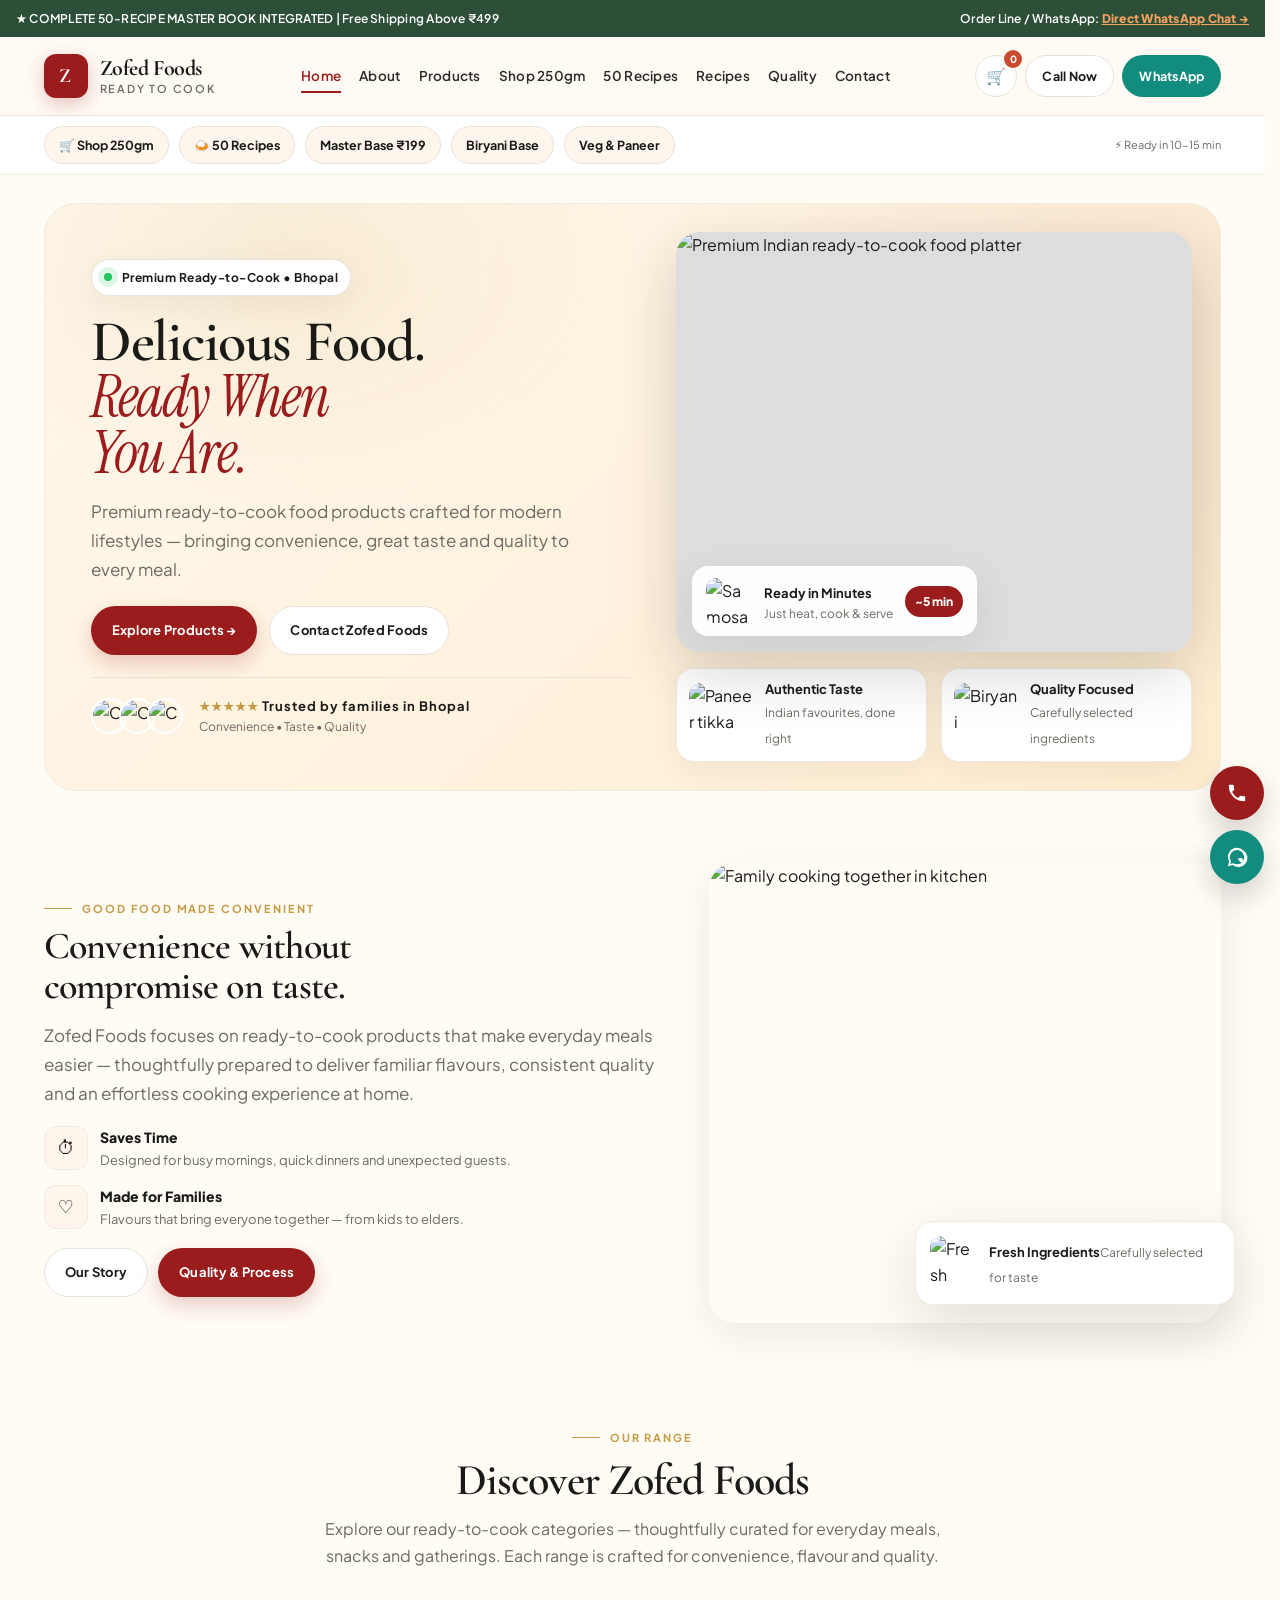
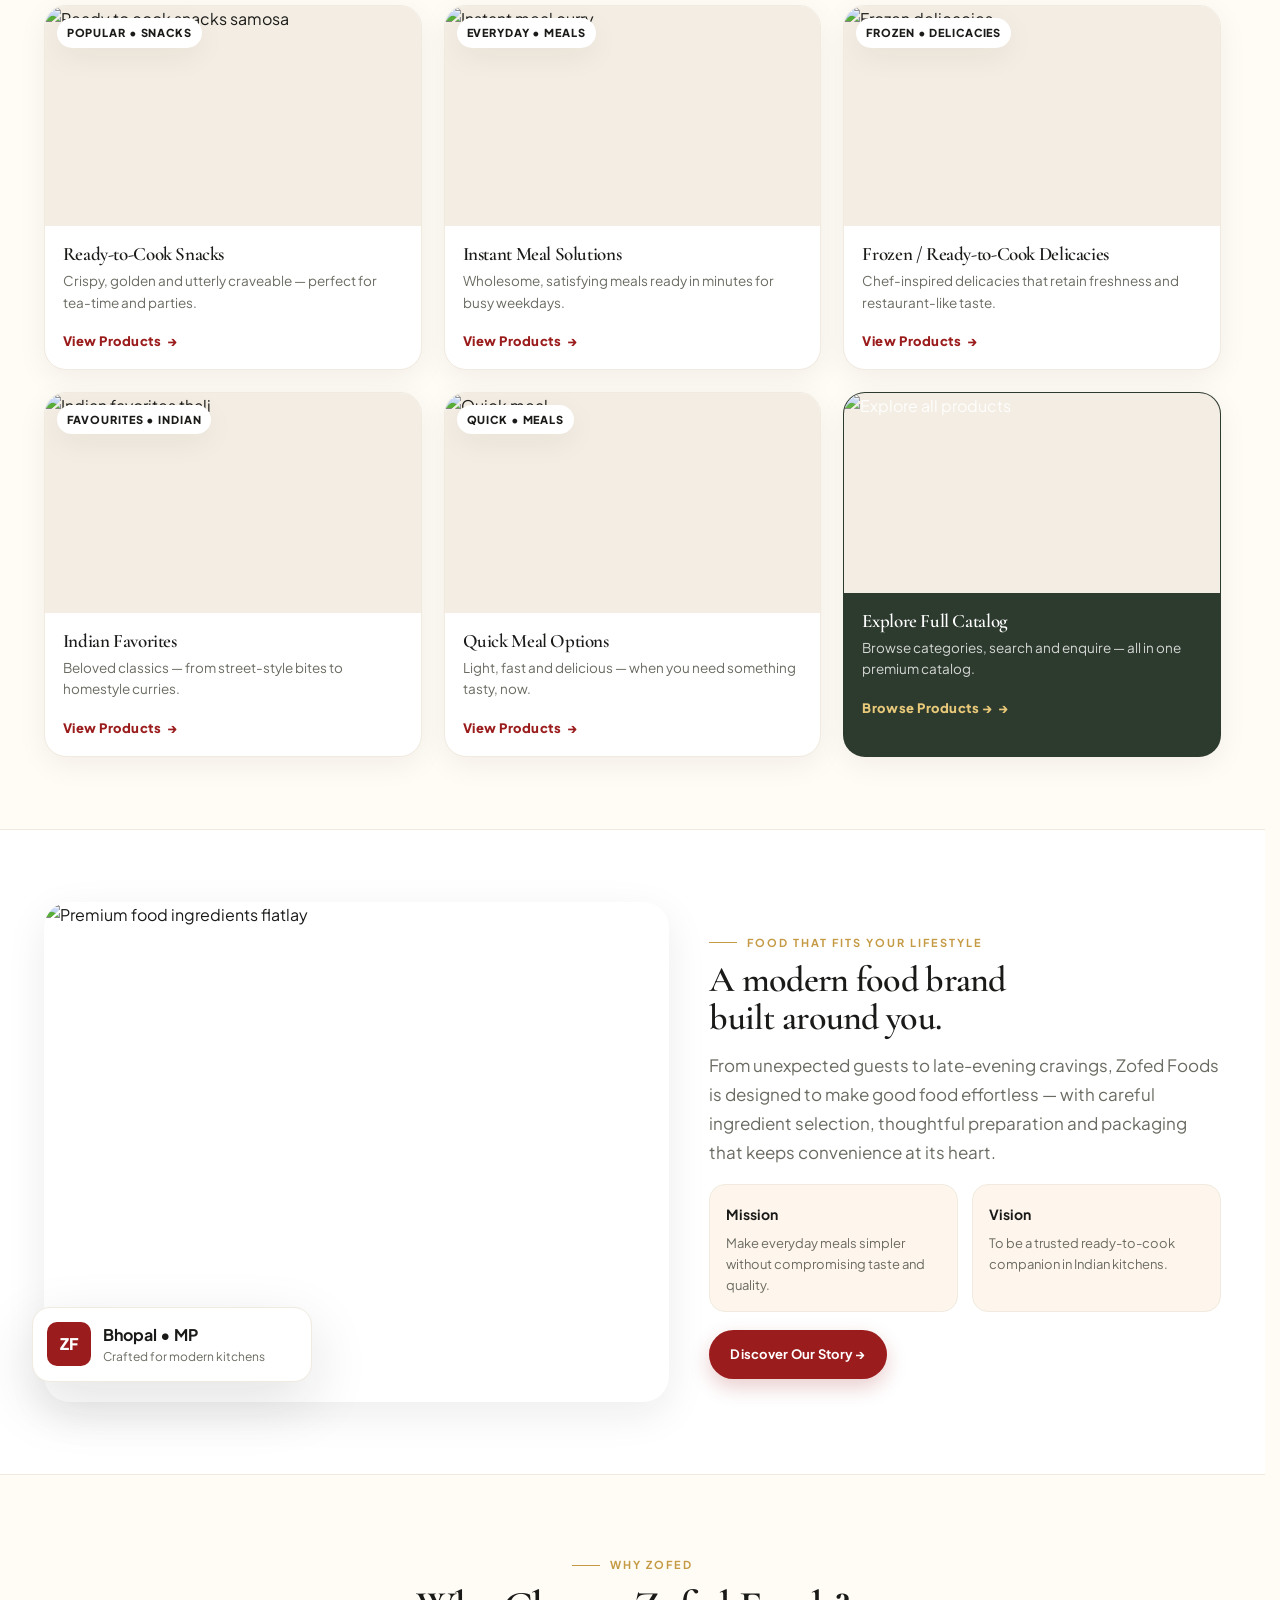
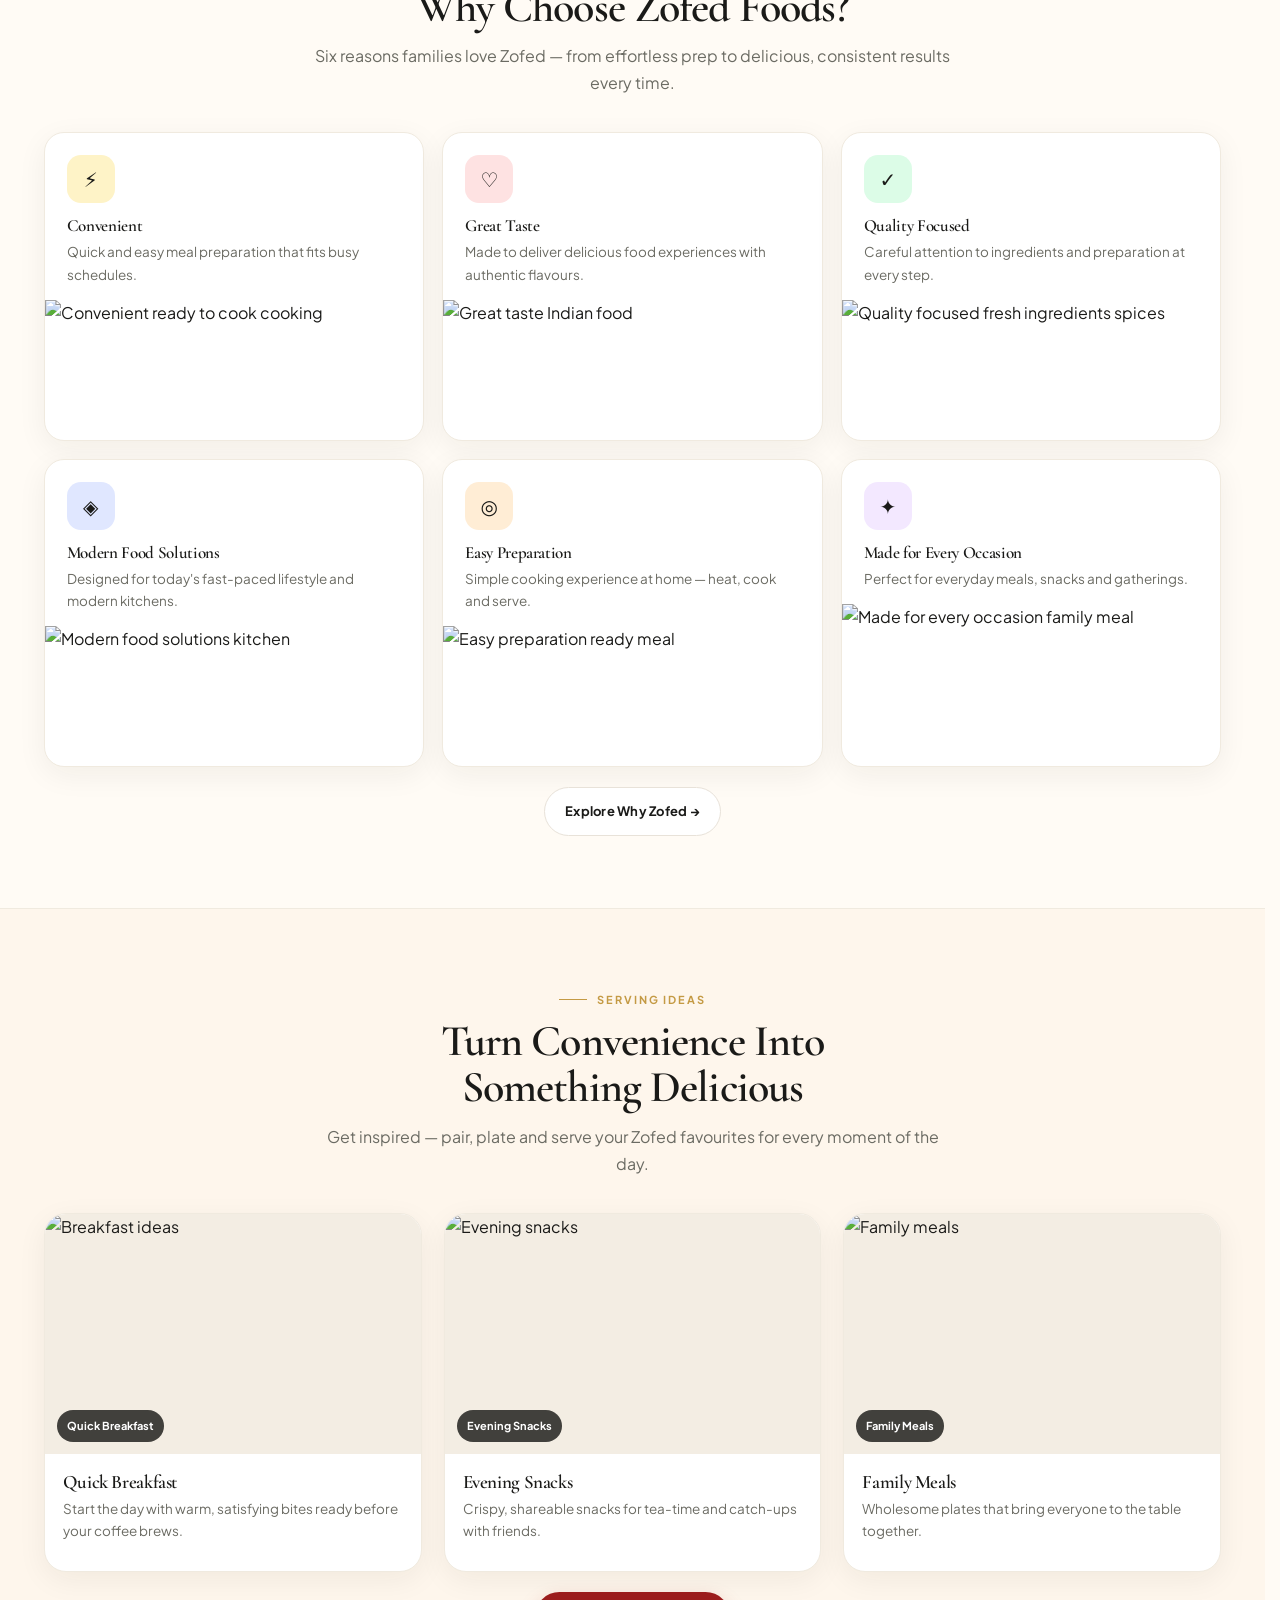
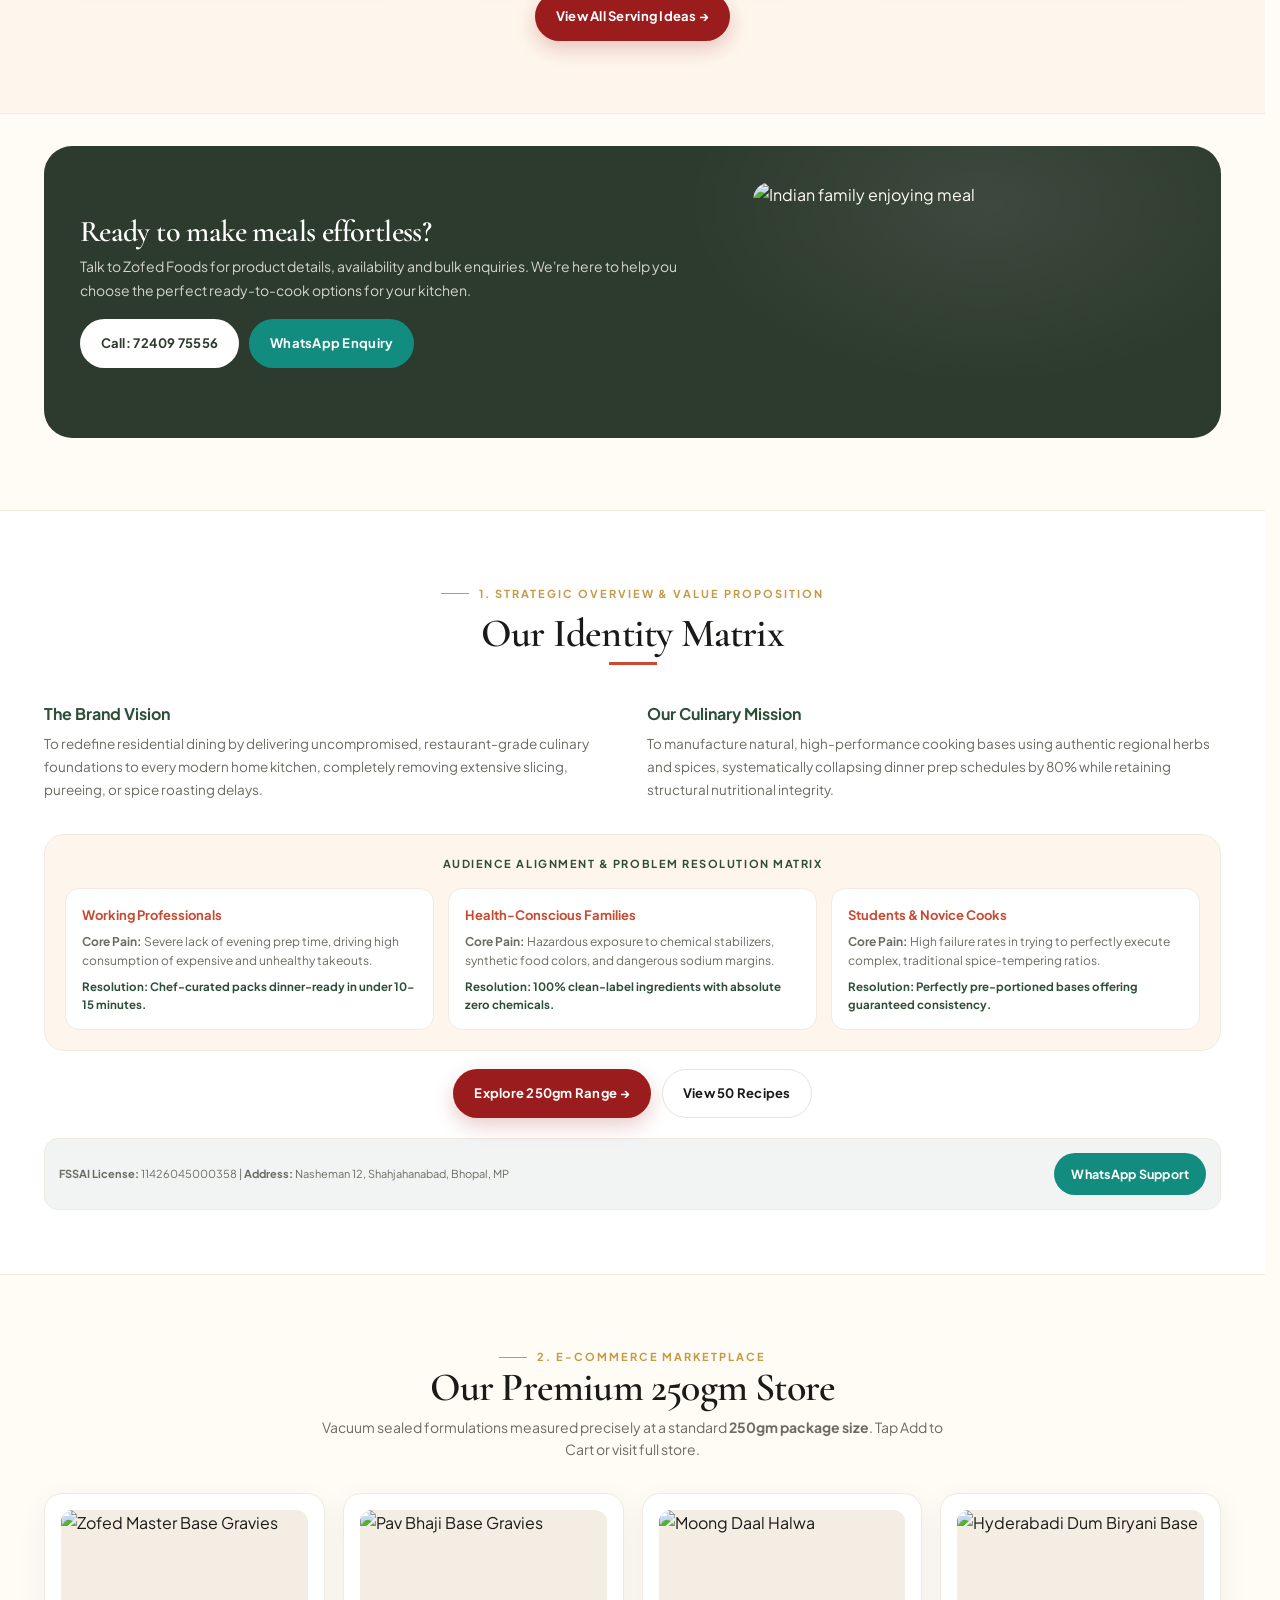
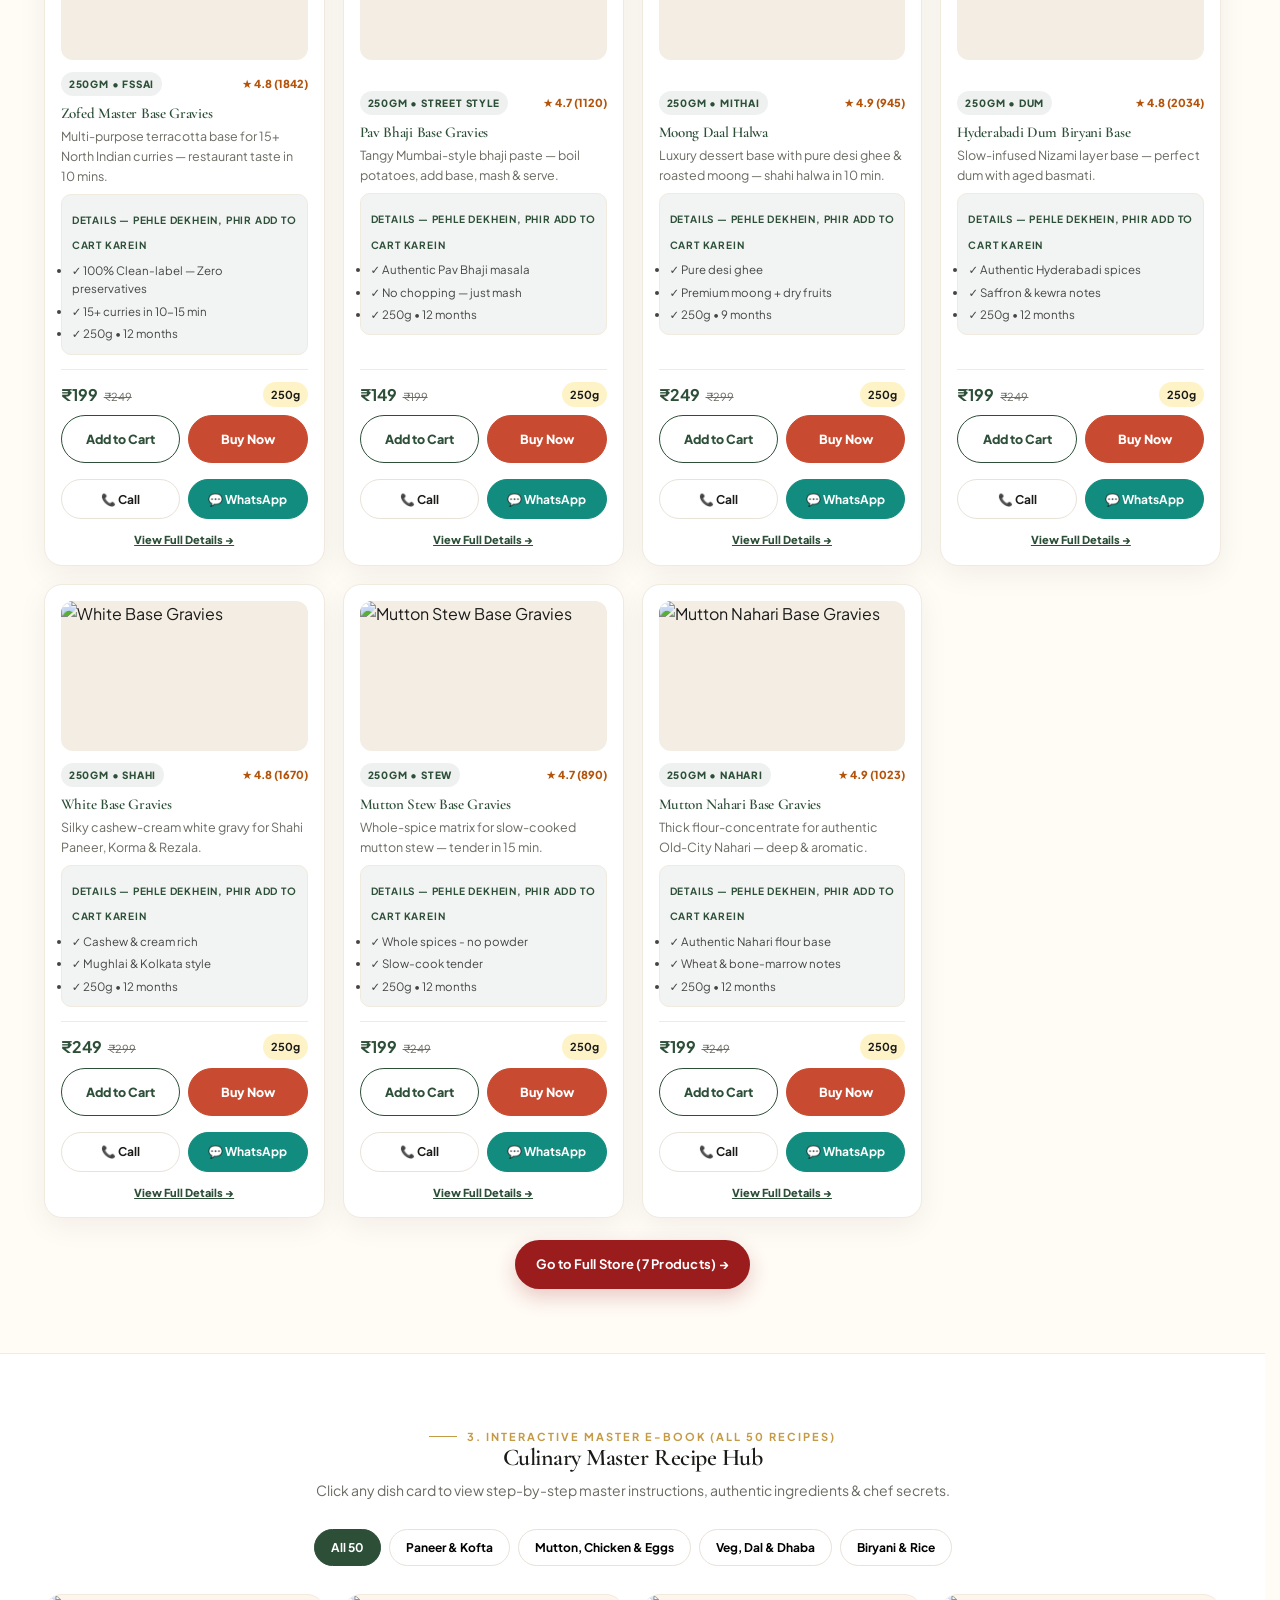
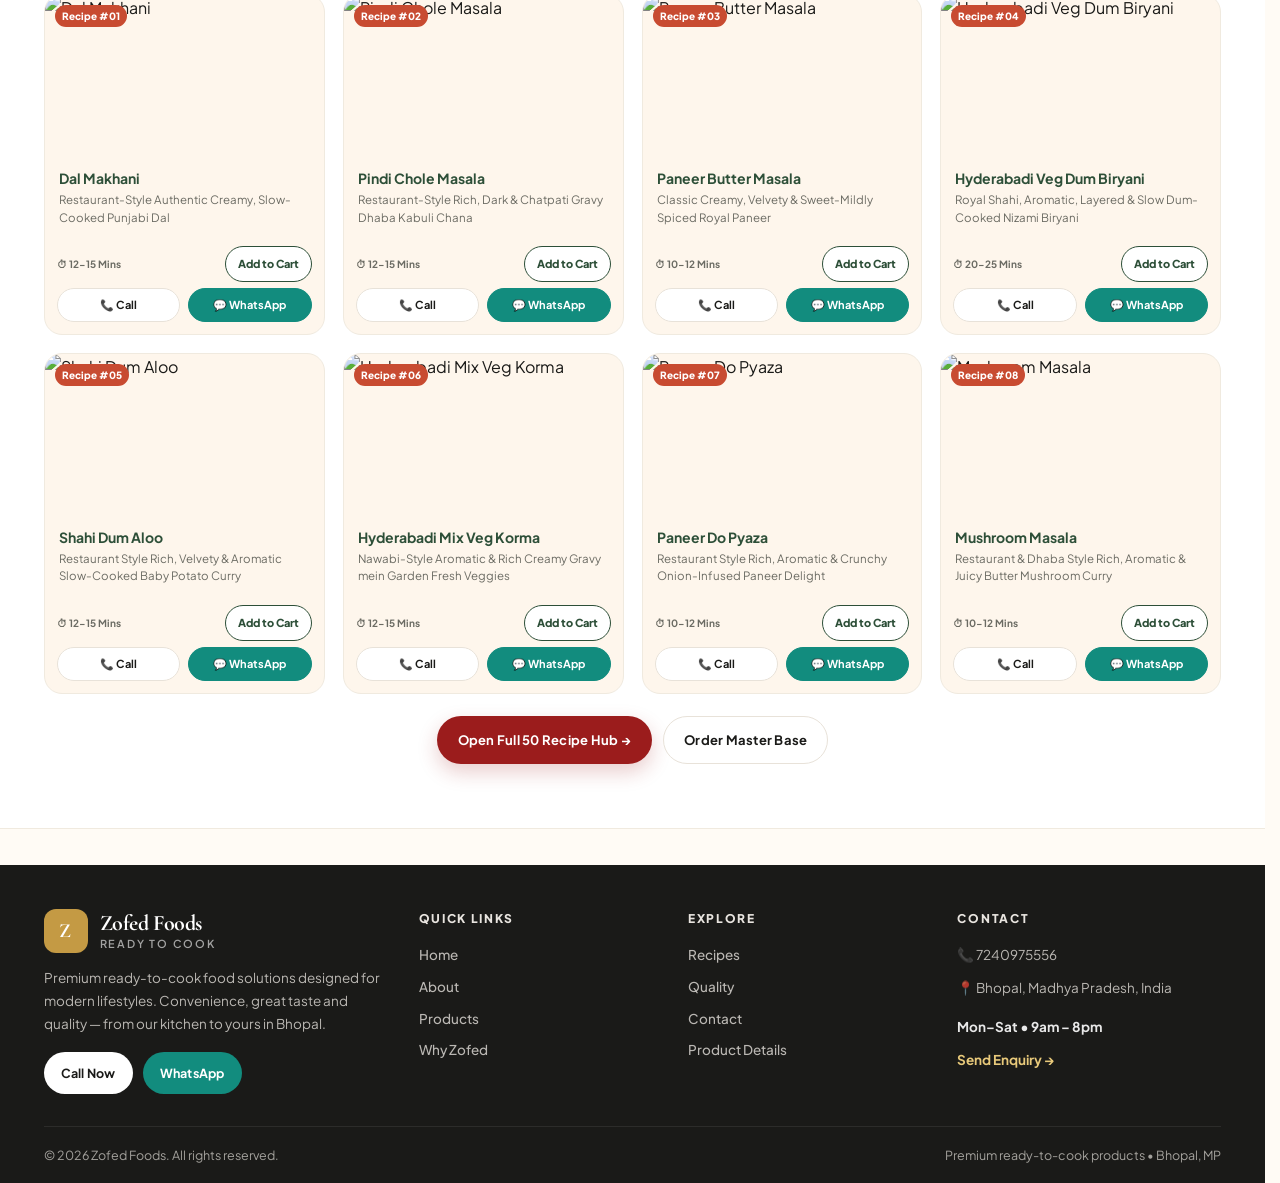
==== index.html @ 44a0faf1 "chore(cache): bust cache v=036b886 for css/js - force show latest changes" ====
<!DOCTYPE html>
<html lang="en">
<head>
<meta charset="UTF-8">
<meta name="viewport" content="width=device-width, initial-scale=1, viewport-fit=cover">
<meta name="theme-color" content="#9B1C1C">
<meta name="format-detection" content="telephone=yes">
<title>Zofed Foods — Premium Ready-to-Cook Food Products | Bhopal, MP</title>
<meta name="description" content="Zofed Foods — Premium ready-to-cook food products crafted for modern lifestyles in Bhopal. Convenience, great taste and quality in every meal.">
<meta property="og:title" content="Zofed Foods — Delicious Food. Ready When You Are.">
<meta property="og:description" content="Premium ready-to-cook food products — convenience, great taste and quality for every meal. Bhopal, Madhya Pradesh.">
<meta property="og:image" content="https://images.unsplash.com/photo-1504674900247-0877df9cc836?w=1200&q=80&auto=format&fit=crop">
<meta property="og:type" content="website">
<link rel="icon" href="data:image/svg+xml,%3Csvg xmlns='http://www.w3.org/2000/svg' viewBox='0 0 44 44'%3E%3Crect width='44' height='44' rx='12' fill='%239B1C1C'/%3E%3Ctext x='50%25' y='58%25' dominant-baseline='middle' text-anchor='middle' font-family='serif' font-weight='700' font-size='20' fill='white'%3EZ%3C/text%3E%3C/svg%3E">
<link rel="stylesheet" href="css/style.css?v=036b886">
<link rel="stylesheet" href="css/zofed-additions.css?v=036b886">
<script src="https://checkout.razorpay.com/v1/checkout.js"></script>
</head>
<body>
<div class="zofed-announce">
  <span>★ COMPLETE 50-RECIPE MASTER BOOK INTEGRATED | Free Shipping Above ₹499</span>
  <span>Order Line / WhatsApp: <a href="https://wa.me/message/K53GKHKZ3VELK1" target="_blank">Direct WhatsApp Chat →</a></span>
</div>

<header class="header">
  <div class="container header-inner">
    <a href="index.html" class="brand" aria-label="Zofed Foods Home">
      <div class="brand-mark">Z</div>
      <div class="brand-text"><strong>Zofed Foods</strong><span>Ready to Cook</span></div>
    </a>
    <nav class="nav" aria-label="Primary">
      <a href="index.html" class="active">Home</a>
      <a href="about.html">About</a>
      <a href="products.html">Products</a>
      <a href="store.html">Shop 250gm</a>
      <a href="master-recipes.html">50 Recipes</a>
      <a href="recipes.html">Recipes</a>
      <a href="quality.html">Quality</a>
      <a href="contact.html">Contact</a>
    </nav>
    <div class="header-actions">
      <button class="zofed-cart-btn" onclick="toggleZCart(true)" aria-label="Open cart">🛒<span class="zofed-cart-badge" id="cart-count">0</span></button>
      <a href="tel:+917240975556" class="btn btn-ghost btn-sm">Call Now</a>
      <a href="#" data-wa="Hello Zofed Foods, I am interested in your ready-to-cook food products. Please share more details." class="btn btn-whatsapp btn-sm">WhatsApp</a>
      <button class="hamburger" id="hamburger" aria-label="Open navigation menu" aria-expanded="false" aria-controls="drawer"><span></span></button>
    </div>
  </div>
</header>

<div class="drawer" id="drawer" aria-hidden="true">
  <div class="drawer-backdrop"></div>
  <div class="drawer-panel">
    <div class="drawer-head">
      <div class="brand"><div class="brand-mark">Z</div><div class="brand-text"><strong>Zofed Foods</strong><span>Ready to Cook</span></div></div>
      <button id="drawerClose" aria-label="Close menu" style="width:40px;height:40px;border-radius:10px;border:1px solid var(--line);background:white;cursor:pointer">✕</button>
    </div>
    <nav class="drawer-nav">
      <a href="index.html" class="active">Home <span>→</span></a>
      <a href="about.html">About <span>→</span></a>
      <a href="products.html">Products <span>→</span></a>
      <a href="store.html">Shop 250gm Range <span>→</span></a>
      <a href="master-recipes.html">50 Recipe Hub <span>→</span></a>
      <a href="why-zofed.html">Why Zofed <span>→</span></a>
      <a href="recipes.html">Recipes <span>→</span></a>
      <a href="quality.html">Quality <span>→</span></a>
      <a href="contact.html">Contact <span>→</span></a>
    </nav>
    <div class="drawer-cta">
      <a href="tel:+917240975556" class="btn btn-primary">Call: 72409 75556</a>
      <a href="#" data-wa="Hello Zofed Foods, I am interested in your ready-to-cook food products. Please share more details." class="btn btn-whatsapp">WhatsApp Enquiry</a>
      <p style="font-size:12px;color:var(--muted);text-align:center">Bhopal, Madhya Pradesh</p>
    </div>
  </div>
</div>
<div class="z-cat-bar"><div class="container z-cat-inner"><a class="z-cat-pill" href="store.html">🛒 Shop 250gm</a><a class="z-cat-pill" href="master-recipes.html">🍛 50 Recipes</a><a class="z-cat-pill" href="#shop-preview">Master Base ₹199</a><a class="z-cat-pill" href="#shop-preview">Biryani Base</a><a class="z-cat-pill" href="#recipe-hub-preview">Veg & Paneer</a><span style="margin-left:auto;font-size:11px;color:var(--muted);white-space:nowrap">⚡ Ready in 10-15 min</span></div></div>

<main>
<!-- HERO -->
<section class="hero">
  <div class="container">
    <div class="hero-grid reveal">
      <div class="hero-copy">
        <div class="hero-badge"><i></i> Premium Ready-to-Cook • Bhopal</div>
        <h1>Delicious Food.<br><em>Ready When<br>You Are.</em></h1>
        <p>Premium ready-to-cook food products crafted for modern lifestyles — bringing convenience, great taste and quality to every meal.</p>
        <div class="hero-actions">
          <a href="products.html" class="btn btn-primary">Explore Products →</a>
          <a href="contact.html" class="btn btn-ghost">Contact Zofed Foods</a>
        </div>
        <div class="hero-trust">
          <div class="avatars">
            <img src="https://images.unsplash.com/photo-1438761681033-6461ffad8d80?w=100&q=80&auto=format&fit=crop" alt="Customer" loading="lazy" decoding="async">
            <img src="https://images.unsplash.com/photo-1500648767791-00dcc994a43e?w=100&q=80&auto=format&fit=crop" alt="Customer" loading="lazy" decoding="async">
            <img src="https://images.unsplash.com/photo-1544005313-94ddf0286df2?w=100&q=80&auto=format&fit=crop" alt="Customer" loading="lazy" decoding="async">
          </div>
          <div>
            <div class="stars">★★★★★ <span style="color:var(--ink);font-weight:700;font-size:13px">Trusted by families in Bhopal</span></div>
            <div style="font-size:12px;color:var(--muted)">Convenience • Taste • Quality</div>
          </div>
        </div>
      </div>
      <div class="hero-visual">
        <div class="hero-main-img">
          <img src="https://images.unsplash.com/photo-1565557623262-b51c2513a641?w=900&q=80&auto=format&fit=crop" alt="Premium Indian ready-to-cook food platter" loading="lazy" decoding="async">
          <div class="hero-float">
            <img src="https://images.unsplash.com/photo-1603894584373-5ac82b2ae398?w=200&q=80&auto=format&fit=crop" alt="Samosa" loading="lazy" decoding="async">
            <div><strong style="font-size:13px">Ready in Minutes</strong><span style="font-size:12px;color:var(--muted);display:block">Just heat, cook & serve</span></div>
            <span style="margin-left:auto;background:var(--primary);color:white;padding:6px 10px;border-radius:999px;font-size:12px;font-weight:800">~5 min</span>
          </div>
        </div>
        <div class="hero-mini-grid">
          <div class="mini-card">
            <img src="https://images.unsplash.com/photo-1599487488170-d11ec9c172f0?w=200&q=80&auto=format&fit=crop" alt="Paneer tikka" loading="lazy" decoding="async">
            <div><strong>Authentic Taste</strong><span>Indian favourites, done right</span></div>
          </div>
          <div class="mini-card">
            <img src="https://images.unsplash.com/photo-1585937421612-70a008356fbe?w=200&q=80&auto=format&fit=crop" alt="Biryani" loading="lazy" decoding="async">
            <div><strong>Quality Focused</strong><span>Carefully selected ingredients</span></div>
          </div>
        </div>
      </div>
    </div>
  </div>
</section>

<!-- TRUST INTRO -->
<section class="section" style="padding-bottom:24px">
  <div class="container">
    <div class="split reveal">
      <div>
        <div class="eyebrow">Good Food Made Convenient</div>
        <h2 style="font-size:38px;margin:10px 0 14px">Convenience without<br>compromise on taste.</h2>
        <p class="lead">Zofed Foods focuses on ready-to-cook products that make everyday meals easier — thoughtfully prepared to deliver familiar flavours, consistent quality and an effortless cooking experience at home.</p>
        <div class="feature-list">
          <div class="feature"><div class="feature-icon">⏱</div><div><h4>Saves Time</h4><p>Designed for busy mornings, quick dinners and unexpected guests.</p></div></div>
          <div class="feature"><div class="feature-icon">♡</div><div><h4>Made for Families</h4><p>Flavours that bring everyone together — from kids to elders.</p></div></div>
        </div>
        <div style="margin-top:18px;display:flex;gap:10px;flex-wrap:wrap">
          <a href="about.html" class="btn btn-ghost">Our Story</a>
          <a href="quality.html" class="btn btn-primary">Quality & Process</a>
        </div>
      </div>
      <div class="about-visual reveal delay-1">
        <div class="main"><img src="https://images.unsplash.com/photo-1556911220-e15b29be8c8f?w=800&q=80&auto=format&fit=crop" alt="Family cooking together in kitchen" loading="lazy" decoding="async"></div>
        <div class="float">
          <img src="https://images.unsplash.com/photo-1546069901-ba9599a7e63c?w=200&q=80&auto=format&fit=crop" alt="Fresh ingredients" style="width:54px;height:54px;border-radius:12px;object-fit:cover" loading="lazy" decoding="async">
          <div><strong style="font-size:13px">Fresh Ingredients</strong><span style="font-size:12px;color:var(--muted)">Carefully selected for taste</span></div>
        </div>
      </div>
    </div>
  </div>
</section>

<!-- PRODUCTS PREVIEW -->
<section class="section">
  <div class="container">
    <div class="section-head reveal">
      <div class="eyebrow" style="justify-content:center">Our Range</div>
      <h2>Discover Zofed Foods</h2>
      <p>Explore our ready-to-cook categories — thoughtfully curated for everyday meals, snacks and gatherings. Each range is crafted for convenience, flavour and quality.</p>
    </div>
    <div class="grid-3">
      <a href="products.html" class="card reveal">
        <div class="card-media"><img src="https://images.unsplash.com/photo-1606491956689-2ea866880c84?w=600&q=80&auto=format&fit=crop" alt="Ready to cook snacks samosa" loading="lazy" decoding="async"><span class="card-badge">Popular • Snacks</span></div>
        <div class="card-body"><h3>Ready-to-Cook Snacks</h3><p>Crispy, golden and utterly craveable — perfect for tea-time and parties.</p><span class="card-link">View Products</span></div>
      </a>
      <a href="products.html" class="card reveal delay-1">
        <div class="card-media"><img src="https://images.unsplash.com/photo-1585937421612-70a008356fbe?w=600&q=80&auto=format&fit=crop" alt="Instant meal curry" loading="lazy" decoding="async"><span class="card-badge">Everyday • Meals</span></div>
        <div class="card-body"><h3>Instant Meal Solutions</h3><p>Wholesome, satisfying meals ready in minutes for busy weekdays.</p><span class="card-link">View Products</span></div>
      </a>
      <a href="products.html" class="card reveal delay-2">
        <div class="card-media"><img src="https://images.unsplash.com/photo-1565557623262-b51c2513a641?w=600&q=80&auto=format&fit=crop" alt="Frozen delicacies" loading="lazy" decoding="async"><span class="card-badge">Frozen • Delicacies</span></div>
        <div class="card-body"><h3>Frozen / Ready-to-Cook Delicacies</h3><p>Chef-inspired delicacies that retain freshness and restaurant-like taste.</p><span class="card-link">View Products</span></div>
      </a>
      <a href="products.html" class="card reveal">
        <div class="card-media"><img src="https://images.unsplash.com/photo-1504674900247-0877df9cc836?w=600&q=80&auto=format&fit=crop" alt="Indian favorites thali" loading="lazy" decoding="async"><span class="card-badge">Favourites • Indian</span></div>
        <div class="card-body"><h3>Indian Favorites</h3><p>Beloved classics — from street-style bites to homestyle curries.</p><span class="card-link">View Products</span></div>
      </a>
      <a href="products.html" class="card reveal delay-1">
        <div class="card-media"><img src="https://images.unsplash.com/photo-1547592180-85f173990554?w=600&q=80&auto=format&fit=crop" alt="Quick meal" loading="lazy" decoding="async"><span class="card-badge">Quick • Meals</span></div>
        <div class="card-body"><h3>Quick Meal Options</h3><p>Light, fast and delicious — when you need something tasty, now.</p><span class="card-link">View Products</span></div>
      </a>
      <a href="products.html" class="card reveal delay-2" style="background:var(--sage);color:white;border-color:transparent">
        <div class="card-media" style="height:200px"><img src="https://images.unsplash.com/photo-1555939594-58d7cb561ad1?w=600&q=80&auto=format&fit=crop" alt="Explore all products" style="opacity:.92" loading="lazy" decoding="async"></div>
        <div class="card-body"><h3 style="color:white">Explore Full Catalog</h3><p style="color:rgba(255,255,255,0.8)">Browse categories, search and enquire — all in one premium catalog.</p><span class="card-link" style="color:var(--gold-light)">Browse Products →</span></div>
      </a>
    </div>
  </div>
</section>

<!-- ABOUT SNIPPET -->
<section class="section" style="background:white;border-top:1px solid var(--line-2);border-bottom:1px solid var(--line-2)">
  <div class="container">
    <div class="split reveal">
      <div class="about-visual">
        <div class="main" style="height:500px"><img src="https://images.unsplash.com/photo-1490818387583-1baba5e638af?w=800&q=80&auto=format&fit=crop" alt="Premium food ingredients flatlay" loading="lazy" decoding="async"></div>
        <div class="float" style="left:-12px;right:auto;bottom:20px;max-width:280px">
          <div style="background:var(--primary);color:white;width:44px;height:44px;border-radius:10px;display:grid;place-items:center;font-weight:800">ZF</div>
          <div><strong>Bhopal • MP</strong><span style="font-size:12px;color:var(--muted);display:block">Crafted for modern kitchens</span></div>
        </div>
      </div>
      <div>
        <div class="eyebrow">Food That Fits Your Lifestyle</div>
        <h2 style="font-size:36px;margin:10px 0 14px">A modern food brand<br>built around you.</h2>
        <p class="lead">From unexpected guests to late-evening cravings, Zofed Foods is designed to make good food effortless — with careful ingredient selection, thoughtful preparation and packaging that keeps convenience at its heart.</p>
        <div style="display:grid;grid-template-columns:1fr 1fr;gap:14px;margin-top:18px">
          <div style="background:var(--cream-2);border:1px solid var(--line-2);border-radius:16px;padding:16px"><strong style="font-size:14px">Mission</strong><p style="font-size:13px;color:var(--muted);margin-top:6px;line-height:1.6">Make everyday meals simpler without compromising taste and quality.</p></div>
          <div style="background:var(--cream-2);border:1px solid var(--line-2);border-radius:16px;padding:16px"><strong style="font-size:14px">Vision</strong><p style="font-size:13px;color:var(--muted);margin-top:6px;line-height:1.6">To be a trusted ready-to-cook companion in Indian kitchens.</p></div>
        </div>
        <a href="about.html" class="btn btn-primary" style="margin-top:18px">Discover Our Story →</a>
      </div>
    </div>
  </div>
</section>

<!-- WHY -->
<section class="section">
  <div class="container">
    <div class="section-head reveal">
      <div class="eyebrow" style="justify-content:center">Why Zofed</div>
      <h2>Why Choose Zofed Foods?</h2>
      <p>Six reasons families love Zofed — from effortless prep to delicious, consistent results every time.</p>
    </div>
    <div class="why-grid">
      <div class="why-card reveal" style="overflow:hidden;padding:0"><div style="padding:22px 22px 0"><div class="why-icon" style="background:#FEF3C7">⚡</div><h3>Convenient</h3><p>Quick and easy meal preparation that fits busy schedules.</p></div><div style="height:140px;margin-top:14px;overflow:hidden"><img src="https://images.unsplash.com/photo-1556911220-e15b29be8c8f?w=400&q=80&auto=format&fit=crop" alt="Convenient ready to cook cooking" style="width:100%;height:100%;object-fit:cover" loading="lazy"></div></div>
      <div class="why-card reveal delay-1" style="overflow:hidden;padding:0"><div style="padding:22px 22px 0"><div class="why-icon" style="background:#FEE2E2">♡</div><h3>Great Taste</h3><p>Made to deliver delicious food experiences with authentic flavours.</p></div><div style="height:140px;margin-top:14px;overflow:hidden"><img src="https://images.unsplash.com/photo-1504674900247-0877df9cc836?w=400&q=80&auto=format&fit=crop" alt="Great taste Indian food" style="width:100%;height:100%;object-fit:cover" loading="lazy"></div></div>
      <div class="why-card reveal delay-2" style="overflow:hidden;padding:0"><div style="padding:22px 22px 0"><div class="why-icon" style="background:#DCFCE7">✓</div><h3>Quality Focused</h3><p>Careful attention to ingredients and preparation at every step.</p></div><div style="height:140px;margin-top:14px;overflow:hidden"><img src="https://images.unsplash.com/photo-1476124369491-e7addf5db371?w=400&q=80&auto=format&fit=crop" alt="Quality focused fresh ingredients spices" style="width:100%;height:100%;object-fit:cover" loading="lazy"></div></div>
      <div class="why-card reveal" style="overflow:hidden;padding:0"><div style="padding:22px 22px 0"><div class="why-icon" style="background:#E0E7FF">◈</div><h3>Modern Food Solutions</h3><p>Designed for today's fast-paced lifestyle and modern kitchens.</p></div><div style="height:140px;margin-top:14px;overflow:hidden"><img src="https://images.unsplash.com/photo-1556910103-1c02745aae4d?w=400&q=80&auto=format&fit=crop" alt="Modern food solutions kitchen" style="width:100%;height:100%;object-fit:cover" loading="lazy"></div></div>
      <div class="why-card reveal delay-1" style="overflow:hidden;padding:0"><div style="padding:22px 22px 0"><div class="why-icon" style="background:#FFEDD5">◎</div><h3>Easy Preparation</h3><p>Simple cooking experience at home — heat, cook and serve.</p></div><div style="height:140px;margin-top:14px;overflow:hidden"><img src="https://images.unsplash.com/photo-1555939594-58d7cb561ad1?w=400&q=80&auto=format&fit=crop" alt="Easy preparation ready meal" style="width:100%;height:100%;object-fit:cover" loading="lazy"></div></div>
      <div class="why-card reveal delay-2" style="overflow:hidden;padding:0"><div style="padding:22px 22px 0"><div class="why-icon" style="background:#F3E8FF">✦</div><h3>Made for Every Occasion</h3><p>Perfect for everyday meals, snacks and gatherings.</p></div><div style="height:140px;margin-top:14px;overflow:hidden"><img src="https://images.unsplash.com/photo-1414235077428-338989a2e8c0?w=400&q=80&auto=format&fit=crop" alt="Made for every occasion family meal" style="width:100%;height:100%;object-fit:cover" loading="lazy"></div></div>
    </div>
    <div style="text-align:center;margin-top:20px"><a href="why-zofed.html" class="btn btn-ghost">Explore Why Zofed →</a></div>
  </div>
</section>

<!-- RECIPES TEASER -->
<section class="section" style="background:var(--cream-2);border-top:1px solid var(--line-2);border-bottom:1px solid var(--line-2)">
  <div class="container">
    <div class="section-head reveal">
      <div class="eyebrow" style="justify-content:center">Serving Ideas</div>
      <h2>Turn Convenience Into<br>Something Delicious</h2>
      <p>Get inspired — pair, plate and serve your Zofed favourites for every moment of the day.</p>
    </div>
    <div class="grid-3">
      <div class="card recipe-card reveal">
        <div class="card-media"><img src="https://images.unsplash.com/photo-1525351484163-7529414344d8?w=600&q=80&auto=format&fit=crop" alt="Breakfast ideas" loading="lazy" decoding="async"><span class="recipe-tag">Quick Breakfast</span></div>
        <div class="card-body"><h3>Quick Breakfast</h3><p>Start the day with warm, satisfying bites ready before your coffee brews.</p></div>
      </div>
      <div class="card recipe-card reveal delay-1">
        <div class="card-media"><img src="https://images.unsplash.com/photo-1603894584373-5ac82b2ae398?w=600&q=80&auto=format&fit=crop" alt="Evening snacks" loading="lazy" decoding="async"><span class="recipe-tag">Evening Snacks</span></div>
        <div class="card-body"><h3>Evening Snacks</h3><p>Crispy, shareable snacks for tea-time and catch-ups with friends.</p></div>
      </div>
      <div class="card recipe-card reveal delay-2">
        <div class="card-media"><img src="https://images.unsplash.com/photo-1414235077428-338989a2e8c0?w=600&q=80&auto=format&fit=crop" alt="Family meals" loading="lazy" decoding="async"><span class="recipe-tag">Family Meals</span></div>
        <div class="card-body"><h3>Family Meals</h3><p>Wholesome plates that bring everyone to the table together.</p></div>
      </div>
    </div>
    <div style="text-align:center;margin-top:20px"><a href="recipes.html" class="btn btn-primary">View All Serving Ideas →</a></div>
  </div>
</section>

<!-- CTA -->
<section class="section" style="padding-top:32px">
  <div class="container">
    <div class="cta-banner reveal">
      <div style="position:relative;z-index:1">
        <h3>Ready to make meals effortless?</h3>
        <p>Talk to Zofed Foods for product details, availability and bulk enquiries. We're here to help you choose the perfect ready-to-cook options for your kitchen.</p>
        <div style="display:flex;gap:10px;flex-wrap:wrap;margin-top:16px">
          <a href="tel:+917240975556" class="btn" style="background:white;color:var(--sage)">Call: 72409 75556</a>
          <a href="#" data-wa="Hello Zofed Foods, I am interested in your ready-to-cook food products. Please share more details." class="btn btn-whatsapp">WhatsApp Enquiry</a>
        </div>
      </div>
      <div style="position:relative;z-index:1;border-radius:18px;overflow:hidden;height:220px">
        <img src="https://images.unsplash.com/photo-1556910103-1c02745aae4d?w=600&q=80&auto=format&fit=crop" alt="Indian family enjoying meal" style="width:100%;height:100%;object-fit:cover" loading="lazy" decoding="async">
      </div>
    </div>
  </div>
</section>

<!-- =========== NEW: STRATEGIC OVERVIEW (from Master Book) =========== -->
<section class="z-ident reveal" id="brand-overview">
  <div class="container">
    <div class="z-ident-head">
      <div class="eyebrow" style="justify-content:center">1. Strategic Overview & Value Proposition</div>
      <h2 style="font-size:clamp(30px,4vw,40px);margin:10px 0 8px">Our Identity Matrix</h2>
      <div style="width:48px;height:3px;background:var(--terracotta);margin:0 auto"></div>
    </div>
    <div class="z-ident-grid">
      <div><h4>The Brand Vision</h4><p>To redefine residential dining by delivering uncompromised, restaurant-grade culinary foundations to every modern home kitchen, completely removing extensive slicing, pureeing, or spice roasting delays.</p></div>
      <div><h4>Our Culinary Mission</h4><p>To manufacture natural, high-performance cooking bases using authentic regional herbs and spices, systematically collapsing dinner prep schedules by 80% while retaining structural nutritional integrity.</p></div>
    </div>
    <div class="z-audience">
      <h4>Audience Alignment & Problem Resolution Matrix</h4>
      <div class="z-aud-grid">
        <div class="z-aud-card"><b class="t">Working Professionals</b><p><b>Core Pain:</b> Severe lack of evening prep time, driving high consumption of expensive and unhealthy takeouts.</p><b class="r">Resolution: Chef-curated packs dinner-ready in under 10-15 minutes.</b></div>
        <div class="z-aud-card"><b class="t">Health-Conscious Families</b><p><b>Core Pain:</b> Hazardous exposure to chemical stabilizers, synthetic food colors, and dangerous sodium margins.</p><b class="r">Resolution: 100% clean-label ingredients with absolute zero chemicals.</b></div>
        <div class="z-aud-card"><b class="t">Students & Novice Cooks</b><p><b>Core Pain:</b> High failure rates in trying to perfectly execute complex, traditional spice-tempering ratios.</p><b class="r">Resolution: Perfectly pre-portioned bases offering guaranteed consistency.</b></div>
      </div>
    </div>
    <div style="text-align:center;margin-top:18px"><a href="store.html" class="btn btn-primary">Explore 250gm Range →</a> <a href="master-recipes.html" class="btn btn-ghost" style="margin-left:8px">View 50 Recipes</a></div>
    <div class="z-reg" style="margin-top:20px">
      <span><b>FSSAI License:</b> 11426045000358 | <b>Address:</b> Nasheman 12, Shahjahanabad, Bhopal, MP</span>
      <a href="https://wa.me/message/K53GKHKZ3VELK1" target="_blank" class="btn btn-whatsapp btn-sm">WhatsApp Support</a>
    </div>
  </div>
</section>

<!-- =========== NEW: PREMIUM 250GM STORE PREVIEW =========== -->
<section class="z-store reveal" id="shop-preview">
  <div class="container">
    <div class="z-store-head">
      <div class="eyebrow" style="justify-content:center">2. E-Commerce Marketplace</div>
      <h2>Our Premium 250gm Store</h2>
      <p>Vacuum sealed formulations measured precisely at a standard <b>250gm package size</b>. Tap Add to Cart or visit full store.</p>
    </div>
    <div class="z-prod-grid" id="home-product-grid"></div>
    <div style="text-align:center;margin-top:22px"><a href="store.html" class="btn btn-primary">Go to Full Store (7 Products) →</a></div>
  </div>
</section>

<!-- =========== NEW: 50 RECIPE HUB PREVIEW =========== -->
<section class="z-hub reveal" id="recipe-hub-preview">
  <div class="container">
    <div class="z-hub-head">
      <div class="eyebrow" style="justify-content:center">3. Interactive Master E-Book (All 50 Recipes)</div>
      <h2>Culinary Master Recipe Hub</h2>
      <p style="color:var(--muted);font-size:14px;margin-top:8px">Click any dish card to view step-by-step master instructions, authentic ingredients & chef secrets.</p>
    </div>
    <div class="z-filters" id="home-recipe-filters">
      <button onclick="filterHomeRecipes('all')" class="z-filter active" data-cat="all">All 50</button>
      <button onclick="filterHomeRecipes('paneer')" class="z-filter" data-cat="paneer">Paneer & Kofta</button>
      <button onclick="filterHomeRecipes('nonveg')" class="z-filter" data-cat="nonveg">Mutton, Chicken & Eggs</button>
      <button onclick="filterHomeRecipes('veg')" class="z-filter" data-cat="veg">Veg, Dal & Dhaba</button>
      <button onclick="filterHomeRecipes('biryani')" class="z-filter" data-cat="biryani">Biryani & Rice</button>
    </div>
    <div class="z-recipe-grid" id="home-recipe-grid"></div>
    <div style="text-align:center;margin-top:22px"><a href="master-recipes.html" class="btn btn-primary">Open Full 50 Recipe Hub →</a> <a href="store.html" class="btn btn-ghost" style="margin-left:8px">Order Master Base</a></div>
  </div>
</section>

</main>

<footer class="footer">
  <div class="container">
    <div class="footer-top">
      <div class="footer-brand">
        <div class="brand"><div class="brand-mark">Z</div><div class="brand-text"><strong style="color:white">Zofed Foods</strong><span style="color:rgba(255,255,255,0.6)">Ready to Cook</span></div></div>
        <p>Premium ready-to-cook food solutions designed for modern lifestyles. Convenience, great taste and quality — from our kitchen to yours in Bhopal.</p>
        <div style="display:flex;gap:10px;margin-top:16px"><a href="tel:+917240975556" class="btn btn-sm" style="background:white;color:var(--ink)">Call Now</a><a href="#" data-wa="Hello Zofed Foods, I am interested in your ready-to-cook food products. Please share more details." class="btn btn-sm btn-whatsapp">WhatsApp</a></div>
      </div>
      <div><h4>Quick Links</h4><div class="footer-links"><a href="index.html">Home</a><a href="about.html">About</a><a href="products.html">Products</a><a href="why-zofed.html">Why Zofed</a></div></div>
      <div><h4>Explore</h4><div class="footer-links"><a href="recipes.html">Recipes</a><a href="quality.html">Quality</a><a href="contact.html">Contact</a><a href="product-details.html">Product Details</a></div></div>
      <div><h4>Contact</h4><div class="footer-contact"><div>📞 7240975556</div><div>📍 Bhopal, Madhya Pradesh, India</div><div style="margin-top:6px;color:rgba(255,255,255,0.9);font-weight:700">Mon–Sat • 9am – 8pm</div><a href="contact.html" style="color:var(--gold-light);font-weight:700">Send Enquiry →</a></div></div>
    </div>
    <div class="footer-bottom"><span>© 2026 Zofed Foods. All rights reserved.</span><span>Premium ready-to-cook products • Bhopal, MP</span></div>
  </div>
</footer>

<div class="float-bar">
  <a href="tel:+917240975556" class="float-btn call" aria-label="Call Zofed Foods">
    <svg viewBox="0 0 24 24"><path d="M6.62 10.79a15.15 15.15 0 006.59 6.59l2.2-2.2a1 1 0 011.01-.24 11.36 11.36 0 003.56.57 1 1 0 011 1V20a1 1 0 01-1 1A17 17 0 013 4a1 1 0 011-1h3.49a1 1 0 011 1 11.36 11.36 0 00.57 3.56 1 1 0 01-.24 1.01l-2.2 2.22z"/></svg>
  </a>
  <a href="#" data-wa="Hello Zofed Foods, I am interested in your ready-to-cook food products. Please share more details." class="float-btn wa" aria-label="WhatsApp Zofed Foods">
    <svg viewBox="0 0 24 24"><path d="M19.05 4.94A9.82 9.82 0 0012 2a9.82 9.82 0 00-8.45 14.86L2 22l5.26-1.38A9.82 9.82 0 1019.05 4.94zM12 20a7.82 7.82 0 01-4-1.1l-.29-.17-3.12.82.83-3.05-.19-.31A7.82 7.82 0 1112 20zm6.59-5.85c-.36-.18-2.14-1.06-2.47-1.18s-.57-.18-.81.18-1 .23-1.18.23-.37.18-.74.37-.72.43-.34.83 1.24 1.73 2.14 2.35c.1.07.2.15.29.21.36.22.64.35.86.45.36.16.68.14.96.09.29-.05.9-.37 1.03-.73.13-.36.13-.67.09-.73-.04-.07-.18-.11-.54-.29z"/></svg>
  </a>
</div>

<!-- Zofed Cart Drawer -->
<div id="z-cart-drawer" class="z-drawer" aria-hidden="true">
  <div class="z-drawer-back" onclick="toggleZCart(false)"></div>
  <div class="z-drawer-panel">
    <div class="z-drawer-head">
      <h3 style="font-size:18px;color:var(--forest)">🛒 Shopping Cart</h3>
      <button onclick="toggleZCart(false)" style="width:36px;height:36px;border-radius:10px;border:1px solid var(--line);background:white;cursor:pointer">✕</button>
    </div>
    <div class="z-ship">
      <div style="display:flex;justify-content:space-between;font-size:12px;font-weight:700" id="z-ship-text"><span style="color:var(--forest)">Add items worth ₹499 for FREE Delivery</span><span style="color:var(--terracotta)" id="z-ship-rem">₹499 left</span></div>
      <div class="z-ship-bar"><div id="z-ship-fill" class="z-ship-fill" style="width:0%"></div></div>
    </div>
    <div class="z-drawer-body">
    <div id="z-cart-items" class="z-items"><p style="text-align:center;color:var(--muted);font-size:13px;padding:20px 0;font-style:italic">Your cart is empty...</p></div>
    <div id="z-form-section" class="z-form" style="display:none">
      <h4>📍 Dispatch & Delivery Coordinates</h4>
      <div style="display:grid;gap:8px">
        <label>Full Name *<input id="z-name" placeholder="e.g. Sarfaraz Mohammad"></label>
        <label>WhatsApp / Contact *<input id="z-phone" placeholder="9876543210" inputmode="numeric"></label>
        <label>Complete Address *<textarea id="z-address" rows="2" placeholder="House/Flat No, Building, Landmark"></textarea></label>
        <div style="display:grid;grid-template-columns:1fr 1fr;gap:8px"><label>City / State *<input id="z-city" value="Bhopal, MP"></label><label>Pincode *<input id="z-pincode" placeholder="462001"></label></div>
        <label>Payment Mode<select id="z-pay"><option>UPI / Online QR</option><option>Cash on Delivery (COD)</option></select></label>
      </div>
    </div>
    </div>
      <div class="z-drawer-foot">
      <div class="z-sum">
        <div style="display:flex;justify-content:space-between"><span>Items Subtotal:</span><b id="z-sub">₹0</b></div>
        <div style="display:flex;justify-content:space-between"><span>Delivery Charges:</span><b id="z-ship-fee">₹0</b></div>
        <div class="total"><span>Total Payable:</span><span id="z-total">₹0</span></div>
      </div>
      <div class="z-pay-gateway">
        <div style="font-size:11px;font-weight:800;letter-spacing:.08em;text-transform:uppercase;color:var(--forest);margin-bottom:8px">Payment Gateway</div>
        <label class="z-pay-option active" onclick="selectPay(this,'cod')"><input type="radio" name="payOpt" value="cod" checked> <span>💵 Cash on Delivery (COD)</span></label>
        <label class="z-pay-option" onclick="selectPay(this,'online')"><input type="radio" name="payOpt" value="online"> <span>💳 Pay Online - Razorpay / UPI / Cards</span></label>
        <div class="z-pay-note">To enable live payments: set key in <code>js/payment.js</code> → <code>RAZORPAY_KEY</code>. Without key, online pay falls back to WhatsApp + UPI QR.</div>
      </div>
      <button id="z-buy-now" disabled onclick="buyNowCart()" class="z-btn-buy" style="width:100%;min-height:48px;justify-content:center;margin-bottom:8px;font-size:14px">⚡ Buy Now — Pay Online</button>
      <button id="z-checkout" disabled onclick="handleCheckout()" class="z-check">Proceed via WhatsApp →</button>
      <div style="display:grid;grid-template-columns:1fr 1fr;gap:8px;margin-top:8px"><a href="tel:+917240975556" class="z-btn-call" style="justify-content:center">📞 Call to Order</a><a href="https://wa.me/message/K53GKHKZ3VELK1" target="_blank" class="z-btn-wa" style="justify-content:center">💬 WhatsApp</a></div>
    </div>
  </div>
</div>
<!-- Recipe Modal -->
<div id="z-recipe-modal" class="z-modal" onclick="if(event.target===this) closeZRecipe()">
  <div class="z-modal-card">
    <button class="z-modal-close" onclick="closeZRecipe()">✕</button>
    <div id="z-recipe-content"></div>
  </div>
</div>
<div id="z-product-modal" class="z-modal" onclick="if(event.target===this) closeProdModal()"><div class="z-modal-card"><button class="z-modal-close" onclick="closeProdModal()">✕</button><div id="z-product-content"></div></div></div>
<!-- Sticky Mobile Ecom Cart Bar -->
<div class="z-mobile-cart" id="z-mobile-cart">
  <div class="z-mobile-cart-inner">
    <div class="z-mobile-cart-info"><b><span id="z-mobile-count">0</span> items</b> <span style="display:block">Total: <b id="z-mobile-total">₹0</b> • Free delivery &gt;₹499</span></div>
    <button class="btn btn-ghost btn-sm" style="border:1px solid var(--forest)" onclick="toggleZCart(true)">View Cart</button>
    <button class="btn btn-primary btn-sm" onclick="toggleZCart(true)">Checkout →</button>
  </div>
</div>

<script src="js/zofed-data.js?v=036b886"></script>
<script src="js/cart.js?v=036b886"></script>
<script src="js/payment.js?v=036b886"></script>
<script>
// Homepage previews only - cart logic in js/cart.js + js/payment.js
function openProdModal(id){ const p=ZOFED_PRODUCTS.find(x=>x.id===id); if(!p) return; const c=document.getElementById('z-product-content'); if(c) c.innerHTML=`<div class="z-modal-img"><img src="${p.img}" alt="${p.name}"></div><div style="display:flex;justify-content:space-between;align-items:center;margin-bottom:8px"><span class="z-prod-badge">${p.badge} • ${p.weight}</span><span style="font-size:12px;color:#B45309;font-weight:800">★ ${p.rating} (${p.reviews})</span></div><h3 style="font-size:20px;color:var(--forest)">${p.name}</h3><p style="font-size:13px;color:var(--muted);margin-top:6px">${p.desc}</p><div style="background:var(--cream-2);border:1px solid var(--line-2);border-radius:12px;padding:12px;margin-top:12px"><b style="font-size:11px;letter-spacing:.08em;text-transform:uppercase;color:var(--forest)">Product Details</b><ul style="margin-top:8px;display:grid;gap:6px;font-size:12px;color:#444">${p.features.map(f=>`<li>✓ ${f}</li>`).join('')}<li>✓ Ingredients: ${p.ingredients}</li><li>✓ Shelf: ${p.shelfLife} • ${p.storage}</li></ul></div><div style="display:flex;gap:10px;align-items:center;margin-top:14px"><strong style="font-size:20px;color:var(--forest)">₹${p.price}</strong>${p.mrp>p.price?`<s style="color:var(--muted);font-size:13px">₹${p.mrp}</s><span style="background:#DCFCE7;color:#14532D;padding:3px 8px;border-radius:999px;font-size:11px;font-weight:800">Save ₹${p.mrp-p.price}</span>`:''}</div><div style="display:grid;grid-template-columns:1fr 1fr;gap:8px;margin-top:14px"><button class="z-btn-cart" onclick="addToZCart('${p.name.replace(/'/g,"\\'")}',${p.price}); closeProdModal();">Add to Cart</button><button class="z-btn-buy" onclick="buyNow('${p.name.replace(/'/g,"\\'")}',${p.price}); closeProdModal();">Buy Now</button></div><div class="z-quick-actions"><a href="tel:+917240975556" class="z-btn-call">📞 Call</a><a href="https://wa.me/message/K53GKHKZ3VELK1" target="_blank" class="z-btn-wa">💬 WhatsApp</a></div>`; document.getElementById('z-product-modal').classList.add('open'); }
function closeProdModal(){ const m=document.getElementById('z-product-modal'); if(m) m.classList.remove('open'); }
// Home product preview - ecom with details before Add to Cart
function renderHomeProducts(){ const g=document.getElementById('home-product-grid'); if(!g) return; g.innerHTML=ZOFED_PRODUCTS.map(p=>`<div class="z-prod"><div style="height:150px;overflow:hidden;border-radius:12px;background:#f3ede3;cursor:pointer" onclick="openProdModal('${p.id}')"><img src="${p.img}" alt="${p.name}" loading="lazy" style="width:100%;height:100%;object-fit:cover"></div><div style="padding:12px 0 0"><div style="display:flex;justify-content:space-between;align-items:center"><span class="z-prod-badge">${p.badge}</span><span style="font-size:11px;color:#B45309;font-weight:800">★ ${p.rating} (${p.reviews})</span></div><h3 style="cursor:pointer;margin-top:8px" onclick="openProdModal('${p.id}')">${p.name}</h3><p style="font-size:12.5px;color:var(--muted);margin-top:4px">${p.desc}</p><div style="background:rgba(45,79,56,.06);border:1px solid var(--line-2);border-radius:10px;padding:10px;margin-top:8px"><b style="font-size:10px;letter-spacing:.08em;text-transform:uppercase;color:var(--forest)">Details — Pehle dekhein, phir Add to Cart karein</b><ul style="margin-top:6px;display:grid;gap:4px;font-size:11.5px;color:#444">${p.features.slice(0,2).map(f=>`<li>✓ ${f}</li>`).join('')}<li>✓ ${p.weight} • ${p.shelfLife}</li></ul></div></div><div class="z-prod-foot"><div class="z-prod-price"><div><strong>₹${p.price}</strong>${p.mrp>p.price?`<s style="color:var(--muted);font-size:11px;margin-left:6px">₹${p.mrp}</s>`:''}</div><span style="font-size:11px;background:#FEF3C7;padding:4px 8px;border-radius:999px;font-weight:700">${p.weight}</span></div><div class="z-prod-actions"><button class="z-btn-cart" onclick="addToZCart('${p.name.replace(/'/g,"\\'")}',${p.price})">Add to Cart</button><button class="z-btn-buy" onclick="buyNow('${p.name.replace(/'/g,"\\'")}',${p.price})">Buy Now</button></div><div class="z-quick-actions"><a href="tel:+917240975556" class="z-btn-call">📞 Call</a><a href="https://wa.me/message/K53GKHKZ3VELK1" target="_blank" class="z-btn-wa">💬 WhatsApp</a></div><a onclick="openProdModal('${p.id}')" style="text-align:center;font-size:11px;color:var(--forest);font-weight:800;cursor:pointer;margin-top:4px;text-decoration:underline">View Full Details →</a></div></div>`).join(''); }
function renderHomeRecipes(filter='all'){ const c=document.getElementById('home-recipe-grid'); if(!c) return; const list=filter==='all'?ZOFED_RECIPES.slice(0,8):ZOFED_RECIPES.filter(r=>r.cat===filter).slice(0,8); c.innerHTML=list.map(r=>`<div class="z-r-card"><div class="z-r-img" onclick="openZRecipe(${r.id})" style="cursor:pointer"><img src="${r.img}" alt="${r.title}"><span class="z-r-tag">Recipe #${r.id<10?'0'+r.id:r.id}</span></div><div class="z-r-body" onclick="openZRecipe(${r.id})" style="cursor:pointer"><h4>${r.title}</h4><p>${r.desc}</p></div><div style="display:grid;gap:6px;padding:8px 12px 12px"><div style="display:flex;justify-content:space-between;align-items:center"><span style="font-size:10px;color:var(--muted);font-weight:700">⏱ ${r.time}</span><button class="z-btn-cart" style="padding:7px 12px;font-size:11px;min-height:36px" onclick="event.stopPropagation(); addToZCart('Zofed Master Base Gravies',199)">Add to Cart</button></div><div class="z-quick-actions" style="margin-top:0"><a href="tel:+917240975556" class="z-btn-call" style="padding:6px 8px;min-height:34px;font-size:11px" onclick="event.stopPropagation()">📞 Call</a><a href="https://wa.me/message/K53GKHKZ3VELK1" target="_blank" class="z-btn-wa" style="padding:6px 8px;min-height:34px;font-size:11px" onclick="event.stopPropagation()">💬 WhatsApp</a></div></div></div>`).join(''); }
function filterHomeRecipes(cat){ document.querySelectorAll('#home-recipe-filters .z-filter').forEach(b=> b.classList.toggle('active', b.dataset.cat===cat)); renderHomeRecipes(cat); }
function openZRecipe(id){ const d=ZOFED_RECIPES.find(r=>r.id===id); if(!d) return; document.getElementById('z-recipe-content').innerHTML=`<div class="z-modal-img"><img src="${d.img}" alt="${d.title}"></div><div style="display:flex;justify-content:space-between;font-size:12px;color:var(--muted);font-weight:700"><span>⏱ ${d.time}</span><span>👥 ${d.servings}</span></div><h3 style="font-size:22px;color:var(--forest);margin-top:6px">${d.title}</h3><p style="font-size:12px;color:var(--terracotta);font-weight:600">${d.desc}</p><div style="display:grid;grid-template-columns:1fr 1fr;gap:18px;margin-top:16px;padding-top:16px;border-top:1px solid var(--line-2)"><div><h5 style="font-size:10px;letter-spacing:.1em;text-transform:uppercase;color:var(--forest);background:rgba(45,79,56,.06);padding:6px 8px;border-radius:6px;display:inline-block">📋 Ingredients</h5><ul style="margin-top:10px;display:grid;gap:6px;font-size:12.5px;color:var(--muted)">${d.ingredients.map(i=>`<li>• ${i}</li>`).join('')}</ul></div><div><h5 style="font-size:10px;letter-spacing:.1em;text-transform:uppercase;color:var(--forest);background:rgba(45,79,56,.06);padding:6px 8px;border-radius:6px;display:inline-block">🍳 Steps</h5><ol style="margin-top:10px;display:grid;gap:8px;font-size:12.5px;color:#333;line-height:1.6">${d.steps.map((s,i)=>`<li><b>${i+1}.</b> ${s}</li>`).join('')}</ol></div></div><div class="z-tip"><b>💡 CHEF'S TIP:</b> ${d.tip}</div><div style="display:grid;gap:10px;margin-top:16px;padding-top:14px;border-top:1px solid var(--line-2)"><div style="display:flex;gap:8px;flex-wrap:wrap"><button class="z-btn-cart" onclick="addToZCart('Zofed Master Base Gravies',199)">Add to Cart</button><button class="z-btn-buy" onclick="buyNow('Zofed Master Base Gravies',199); closeZRecipe()">Buy Now</button></div><div class="z-quick-actions" style="margin-top:0"><a href="tel:+917240975556" class="z-btn-call">📞 Call Now</a><a href="https://wa.me/message/K53GKHKZ3VELK1" target="_blank" class="z-btn-wa">💬 WhatsApp Enquiry</a></div></div>`; document.getElementById('z-recipe-modal').classList.add('open'); }
function closeZRecipe(){ document.getElementById('z-recipe-modal').classList.remove('open'); }
document.addEventListener('DOMContentLoaded',()=>{ updBadge(); updateMobileCart(); renderHomeProducts(); renderHomeRecipes('all'); });
</script>
<script src="js/app.js?v=036b886"></script>
</body>
</html>
---- css/style.css ----
/* Zofed Foods - Premium FMCG Design System
   ₹50L corporate aesthetic - warm, trustworthy, refined */

@import url('https://fonts.googleapis.com/css2?family=Cormorant+Garamond:wght@400;500;600;700&family=Plus+Jakarta+Sans:wght@400;500;600;700&family=Instrument+Serif:ital@0;1&display=swap');

:root{
  --cream:#FFFBF5;
  --cream-2:#FEF6EC;
  --cream-3:#FFF1DC;
  --ink:#1A1A18;
  --ink-2:#2B2B28;
  --muted:#6B6B63;
  --muted-2:#8A8A82;
  --line:#E8E2D9;
  --line-2:#F0EADF;
  --primary:#9B1C1C;
  --primary-dark:#7A1616;
  --primary-light:#C2412D;
  --gold:#C49A44;
  --gold-dark:#9A7A2F;
  --gold-light:#E8C97A;
  --sage:#2D3A2E;
  --sage-light:#3E5A3B;
  --accent:#E86A2C;
  --radius-xl:28px;
  --radius-lg:20px;
  --radius-md:14px;
  --shadow-soft:0 8px 30px rgba(26,26,24,0.06);
  --shadow-card:0 12px 40px rgba(26,26,24,0.08);
  --shadow-elev:0 20px 60px rgba(26,26,24,0.12);
  --header-h:78px;
}
*{box-sizing:border-box;margin:0;padding:0}
html{scroll-behavior:smooth;scroll-padding-top:90px}
body{
  font-family:'Plus Jakarta Sans',system-ui,-apple-system,Segoe UI,Roboto,sans-serif;
  background:var(--cream);
  color:var(--ink);
  line-height:1.6;
  -webkit-font-smoothing:antialiased;
  overflow-x:hidden;
}
img{max-width:100%;display:block}
a{color:inherit;text-decoration:none}
button{font:inherit}
.container{width:min(1240px,92vw);margin-inline:auto}
.eyebrow{
  font-size:11px;letter-spacing:.18em;text-transform:uppercase;font-weight:700;color:var(--gold);
  display:inline-flex;align-items:center;gap:10px;
}
.eyebrow::before{content:"";width:28px;height:1px;background:var(--gold);display:inline-block}
h1,h2,h3{font-family:'Cormorant Garamond',serif;font-weight:600;letter-spacing:-.02em;line-height:1.05}
.display{font-family:'Instrument Serif',serif;font-weight:400}
.lead{color:var(--muted);font-size:17px;line-height:1.7}

/* Header */
.header{
  position:sticky;top:0;z-index:50;
  background:rgba(255,251,245,0.82);
  backdrop-filter:blur(16px) saturate(1.2);
  border-bottom:1px solid rgba(232,226,217,0.8);
  transition:all .35s ease;
}
.header.scrolled{--header-h:66px;background:rgba(255,251,245,0.96);box-shadow:0 4px 24px rgba(26,26,24,0.06)}
.header-inner{
  height:var(--header-h);display:flex;align-items:center;justify-content:space-between;gap:24px;
  transition:height .35s ease;
}
.brand{display:flex;align-items:center;gap:12px}
.brand-mark{
  width:44px;height:44px;border-radius:12px;background:var(--primary);
  display:grid;place-items:center;color:white;font-family:'Cormorant Garamond',serif;font-weight:700;font-size:20px;letter-spacing:.04em;
  box-shadow:0 6px 18px rgba(155,28,28,0.25);
}
.brand-text{line-height:1}
.brand-text strong{font-family:'Cormorant Garamond',serif;font-size:22px;font-weight:700;letter-spacing:-.02em;display:block}
.brand-text span{font-size:11px;letter-spacing:.16em;text-transform:uppercase;color:var(--muted);font-weight:600}
.nav{display:flex;align-items:center;gap:28px}
.nav a{font-size:14px;font-weight:600;letter-spacing:.02em;color:var(--ink-2);position:relative;padding:6px 0}
.nav a::after{content:"";position:absolute;left:0;bottom:0;width:0;height:2px;background:var(--primary);transition:width .3s ease}
.nav a:hover::after,.nav a.active::after{width:100%}
.nav a.active{color:var(--primary)}
.header-actions{display:flex;align-items:center;gap:10px}
.btn{
  display:inline-flex;align-items:center;justify-content:center;gap:8px;
  padding:13px 20px;border-radius:999px;font-weight:700;font-size:13px;letter-spacing:.02em;
  transition:all .25s ease;border:1.5px solid transparent;cursor:pointer;white-space:nowrap;
}
.btn-primary{background:var(--primary);color:white;box-shadow:0 8px 20px rgba(155,28,28,0.22)}
.btn-primary:hover{background:var(--primary-dark);transform:translateY(-1px);box-shadow:0 12px 28px rgba(155,28,28,0.3)}
.btn-ghost{border-color:var(--line);background:white;color:var(--ink)}
.btn-ghost:hover{border-color:var(--ink);transform:translateY(-1px)}
.btn-whatsapp{background:#128C7E;color:white}
.btn-whatsapp:hover{background:#0E7568}
.btn-sm{padding:10px 16px;font-size:12.5px}
.hamburger{display:none;width:44px;height:44px;border-radius:12px;border:1px solid var(--line);background:white;place-items:center;cursor:pointer}
.hamburger span{width:18px;height:2px;background:var(--ink);position:relative;display:block;transition:all .3s}
.hamburger span::before,.hamburger span::after{content:"";position:absolute;left:0;width:100%;height:2px;background:var(--ink);transition:all .3s}
.hamburger span::before{top:-6px}.hamburger span::after{top:6px}
.hamburger.active span{background:transparent}
.hamburger.active span::before{transform:rotate(45deg);top:0}
.hamburger.active span::after{transform:rotate(-45deg);top:0}

/* Mobile drawer */
.drawer{
  position:fixed;inset:0;z-index:60;display:none;
}
.drawer.open{display:block}
.drawer-backdrop{position:absolute;inset:0;background:rgba(26,26,24,0.38);backdrop-filter:blur(4px);opacity:0;animation:fadeIn .25s forwards}
.drawer-panel{
  position:absolute;top:0;right:0;width:min(380px,88vw);height:100%;background:var(--cream);
  box-shadow:-20px 0 60px rgba(0,0,0,0.15);transform:translateX(100%);animation:slideIn .35s cubic-bezier(.22,1,.36,1) forwards;
  display:flex;flex-direction:column;padding:24px;
}
.drawer-head{display:flex;align-items:center;justify-content:space-between;margin-bottom:28px}
.drawer-nav{display:flex;flex-direction:column;gap:4px}
.drawer-nav a{padding:14px 16px;border-radius:14px;font-weight:600;color:var(--ink-2);display:flex;justify-content:space-between;align-items:center}
.drawer-nav a:hover,.drawer-nav a.active{background:white;box-shadow:var(--shadow-soft);color:var(--primary)}
.drawer-cta{margin-top:auto;display:grid;gap:10px;padding-top:20px;border-top:1px solid var(--line)}
@keyframes fadeIn{to{opacity:1}}
@keyframes slideIn{to{transform:translateX(0)}}

/* Hero */
.hero{
  padding:28px 0 0;
  overflow:hidden;
}
.hero-grid{
  display:grid;grid-template-columns:1.05fr .95fr;gap:32px;align-items:center;
  background:linear-gradient(135deg,#FFF8ED 0%,#FFF2DE 55%,#FFECD0 100%);
  border:1px solid var(--line-2);
  border-radius:32px;
  padding:28px;
  position:relative;
  overflow:hidden;
}
.hero-grid::before{
  content:"";position:absolute;inset:0;
  background:radial-gradient(600px 400px at 20% 10%, rgba(196,154,68,0.12), transparent 60%),
             radial-gradient(700px 500px at 90% 30%, rgba(155,28,28,0.07), transparent 60%);
  pointer-events:none;
}
.hero-copy{position:relative;z-index:1;padding:18px 14px 18px 18px}
.hero-badge{
  display:inline-flex;align-items:center;gap:10px;background:white;border:1px solid var(--line);
  padding:8px 12px;border-radius:999px;font-size:12px;font-weight:700;letter-spacing:.04em;box-shadow:var(--shadow-soft);margin-bottom:18px;
}
.hero-badge i{width:8px;height:8px;background:#22C55E;border-radius:50%;display:inline-block;box-shadow:0 0 0 6px rgba(34,197,94,0.15)}
.hero h1{font-size:clamp(38px,5vw,58px);line-height:.95;margin-bottom:16px}
.hero h1 em{font-family:'Instrument Serif',serif;font-style:italic;font-weight:400;color:var(--primary)}
.hero p{color:var(--muted);font-size:17px;line-height:1.7;max-width:520px;margin-bottom:22px}
.hero-actions{display:flex;gap:12px;flex-wrap:wrap;margin-bottom:22px}
.hero-trust{display:flex;align-items:center;gap:16px;flex-wrap:wrap;padding-top:18px;border-top:1px solid rgba(232,226,217,0.9)}
.hero-trust .avatars{display:flex}
.hero-trust .avatars img{width:36px;height:36px;border-radius:50%;border:2.5px solid white;object-fit:cover;margin-left:-8px}
.hero-trust .avatars img:first-child{margin-left:0}
.stars{color:var(--gold);letter-spacing:.08em;font-size:13px}
.hero-visual{position:relative;z-index:1;display:grid;gap:16px}
.hero-main-img{
  height:420px;border-radius:24px;overflow:hidden;position:relative;
  box-shadow:0 20px 60px rgba(26,26,24,0.18);background:#ddd;
}
.hero-main-img img{width:100%;height:100%;object-fit:cover}
.hero-float{
  position:absolute;left:16px;bottom:16px;background:rgba(255,255,255,0.96);backdrop-filter:blur(10px);
  border-radius:16px;padding:12px 14px;display:flex;gap:12px;align-items:center;box-shadow:var(--shadow-card);min-width:220px;
}
.hero-float img{width:46px;height:46px;border-radius:10px;object-fit:cover}
.hero-mini-grid{display:grid;grid-template-columns:1fr 1fr;gap:14px}
.mini-card{background:white;border-radius:18px;overflow:hidden;border:1px solid var(--line-2);box-shadow:var(--shadow-soft);display:flex;gap:12px;padding:12px;align-items:center}
.mini-card img{width:64px;height:64px;border-radius:12px;object-fit:cover;flex-shrink:0}
.mini-card strong{font-size:13px;line-height:1.3;display:block}
.mini-card span{font-size:12px;color:var(--muted)}

/* Sections */
.section{padding:72px 0}
.section-head{max-width:640px;margin:0 auto 36px;text-align:center}
.section-head h2{font-size:clamp(32px,4vw,44px);margin:10px 0 12px}
.section-head p{color:var(--muted);font-size:16px;line-height:1.7}
.grid-3{display:grid;grid-template-columns:repeat(3,1fr);gap:22px}
.grid-4{display:grid;grid-template-columns:repeat(4,1fr);gap:18px}
.card{
  background:white;border:1px solid var(--line-2);border-radius:22px;overflow:hidden;
  box-shadow:var(--shadow-soft);transition:all .35s cubic-bezier(.22,1,.36,1);
}
.card:hover{transform:translateY(-6px);box-shadow:var(--shadow-elev);border-color:rgba(196,154,68,0.25)}
.card-media{height:220px;overflow:hidden;position:relative;background:#f3ede3}
.card-media img{width:100%;height:100%;object-fit:cover;transition:transform .6s ease}
.card:hover .card-media img{transform:scale(1.06)}
.card-badge{position:absolute;top:12px;left:12px;background:white;padding:6px 10px;border-radius:999px;font-size:11px;font-weight:800;letter-spacing:.08em;text-transform:uppercase;box-shadow:var(--shadow-soft)}
.card-body{padding:18px 18px 16px}
.card-body h3{font-size:19px;margin-bottom:6px}
.card-body p{font-size:13.5px;color:var(--muted);line-height:1.6;margin-bottom:14px}
.card-link{font-size:13px;font-weight:800;letter-spacing:.04em;color:var(--primary);display:inline-flex;gap:6px;align-items:center}
.card-link::after{content:"→";transition:transform .2s}
.card-link:hover::after{transform:translateX(4px)}

/* About intro */
.split{display:grid;grid-template-columns:1.1fr .9fr;gap:40px;align-items:center}
.about-visual{position:relative}
.about-visual .main{height:460px;border-radius:26px;overflow:hidden;box-shadow:var(--shadow-card)}
.about-visual .main img{width:100%;height:100%;object-fit:cover}
.about-visual .float{
  position:absolute;right:-14px;bottom:18px;background:white;border-radius:18px;padding:14px;display:flex;gap:12px;align-items:center;
  box-shadow:var(--shadow-elev);border:1px solid var(--line-2);width:min(320px,90%);
}
.feature-list{display:grid;gap:14px;margin-top:18px}
.feature{display:flex;gap:12px}
.feature-icon{width:44px;height:44px;border-radius:12px;background:var(--cream-2);border:1px solid var(--line-2);display:grid;place-items:center;flex-shrink:0;font-size:18px}
.feature h4{font-size:14px;font-weight:800;margin-bottom:2px}
.feature p{font-size:13px;color:var(--muted);line-height:1.6}

/* Why */
.why-grid{display:grid;grid-template-columns:repeat(3,1fr);gap:18px}
.why-card{background:white;border:1px solid var(--line-2);border-radius:20px;padding:22px;box-shadow:var(--shadow-soft);transition:transform .3s}
.why-card:hover{transform:translateY(-4px);box-shadow:var(--shadow-card)}
.why-icon{width:48px;height:48px;border-radius:14px;display:grid;place-items:center;font-size:20px;margin-bottom:14px}
.why-card h3{font-size:17px;margin-bottom:6px}
.why-card p{font-size:13.5px;color:var(--muted);line-height:1.65}

/* Banner */
.cta-banner{
  background:var(--sage);color:#FFFBF5;border-radius:28px;padding:36px;display:grid;grid-template-columns:1.2fr .8fr;gap:24px;align-items:center;
  position:relative;overflow:hidden;
}
.cta-banner::before{content:"";position:absolute;inset:0;background:radial-gradient(500px 300px at 80% 20%, rgba(255,255,255,0.08), transparent 60%);pointer-events:none}
.cta-banner h3{font-size:30px;color:white;margin-bottom:8px}
.cta-banner p{color:rgba(255,251,245,0.8);font-size:14px;line-height:1.7}

/* Products page */
.toolbar{display:flex;gap:12px;flex-wrap:wrap;align-items:center;justify-content:space-between;margin-bottom:20px}
.search{flex:1;min-width:240px;max-width:420px;display:flex;align-items:center;gap:10px;background:white;border:1px solid var(--line);border-radius:999px;padding:10px 14px}
.search input{border:none;outline:none;width:100%;font:inherit;font-size:14px}
.filters{display:flex;gap:8px;flex-wrap:wrap}
.chip{padding:9px 14px;border-radius:999px;border:1px solid var(--line);background:white;font-weight:700;font-size:13px;cursor:pointer;transition:all .2s}
.chip.active,.chip:hover{background:var(--ink);color:white;border-color:var(--ink)}
.product-card .card-media{height:200px}
.product-meta{display:flex;gap:8px;align-items:center;margin-bottom:8px}
.product-meta span{font-size:11px;font-weight:800;letter-spacing:.08em;text-transform:uppercase;color:var(--gold)}
.product-actions{display:flex;gap:8px;margin-top:12px}
.product-actions .btn{flex:1;padding:10px 12px;font-size:12.5px}

/* Product detail */
.detail-grid{display:grid;grid-template-columns:1.05fr .95fr;gap:32px;align-items:start}
.gallery{position:sticky;top:90px}
.gallery-main{height:480px;border-radius:24px;overflow:hidden;background:#eee;box-shadow:var(--shadow-card)}
.gallery-main img{width:100%;height:100%;object-fit:cover}
.gallery-thumbs{display:grid;grid-template-columns:repeat(4,1fr);gap:10px;margin-top:12px}
.gallery-thumbs button{height:86px;border-radius:14px;overflow:hidden;border:2px solid transparent;padding:0;cursor:pointer;background:#eee}
.gallery-thumbs button.active{border-color:var(--primary)}
.gallery-thumbs img{width:100%;height:100%;object-fit:cover}
.detail-body h1{font-size:38px;margin:8px 0 10px}
.detail-badge{font-size:11px;letter-spacing:.14em;text-transform:uppercase;font-weight:800;color:var(--primary)}
.detail-desc{color:var(--muted);line-height:1.75;margin:14px 0 18px}
.detail-list{display:grid;gap:10px;margin:18px 0}
.detail-list li{list-style:none;display:flex;gap:10px;align-items:flex-start;font-size:14px}
.detail-list li::before{content:"✓";width:22px;height:22px;border-radius:50%;background:var(--cream-2);border:1px solid var(--line);display:grid;place-items:center;font-size:11px;font-weight:800;color:var(--sage);flex-shrink:0;margin-top:1px}
.enquiry-box{background:white;border:1px solid var(--line-2);border-radius:20px;padding:20px;box-shadow:var(--shadow-soft);margin-top:18px}
.enquiry-box h4{font-size:15px;margin-bottom:10px}

/* Recipes */
.recipe-card .card-media{height:240px}
.recipe-tag{position:absolute;bottom:12px;left:12px;background:rgba(26,26,24,0.82);color:white;padding:7px 10px;border-radius:999px;font-size:11px;font-weight:700;backdrop-filter:blur(6px)}

/* Timeline */
.timeline{position:relative;max-width:900px;margin:0 auto;display:grid;gap:22px}
.timeline::before{content:"";position:absolute;left:19px;top:10px;bottom:10px;width:2px;background:var(--line);border-radius:2px}
.step{display:grid;grid-template-columns:56px 1fr;gap:18px;align-items:start;position:relative}
.step-num{width:40px;height:40px;border-radius:50%;background:var(--primary);color:white;display:grid;place-items:center;font-weight:800;font-size:13px;box-shadow:0 8px 20px rgba(155,28,28,0.25);position:relative;z-index:1}
.step-card{background:white;border:1px solid var(--line-2);border-radius:18px;padding:18px;display:grid;grid-template-columns:120px 1fr;gap:16px;align-items:center;box-shadow:var(--shadow-soft)}
.step-card img{width:120px;height:90px;border-radius:12px;object-fit:cover}
.step-card h4{font-size:16px;margin-bottom:4px}
.step-card p{font-size:13px;color:var(--muted);line-height:1.6}

/* Contact */
.contact-grid{display:grid;grid-template-columns:.95fr 1.05fr;gap:28px;align-items:start}
.info-card{background:white;border:1px solid var(--line-2);border-radius:20px;padding:22px;box-shadow:var(--shadow-soft)}
.info-card h3{font-size:18px;margin-bottom:12px}
.info-item{display:flex;gap:14px;padding:14px 0;border-bottom:1px solid var(--line-2)}
.info-item:last-child{border-bottom:none}
.info-icon{width:44px;height:44px;border-radius:12px;background:var(--cream-2);border:1px solid var(--line-2);display:grid;place-items:center;flex-shrink:0}
.form-card{background:white;border:1px solid var(--line-2);border-radius:22px;padding:24px;box-shadow:var(--shadow-soft)}
.form-grid{display:grid;grid-template-columns:1fr 1fr;gap:14px}
.field{display:grid;gap:6px}
.field label{font-size:12px;font-weight:800;letter-spacing:.06em;text-transform:uppercase;color:var(--muted)}
.field input,.field select,.field textarea{
  width:100%;padding:12px 14px;border-radius:12px;border:1px solid var(--line);background:var(--cream);font:inherit;font-size:14px;outline:none;transition:border-color .2s, box-shadow .2s;
}
.field input:focus,.field select:focus,.field textarea:focus{border-color:var(--gold);box-shadow:0 0 0 4px rgba(196,154,68,0.15);background:white}
.field textarea{min-height:110px;resize:vertical}
.field.full{grid-column:1 / -1}
.error{font-size:12px;color:var(--primary);display:none}
.field.invalid .error{display:block}
.field.invalid input,.field.invalid select,.field.invalid textarea{border-color:var(--primary)}
.map{height:280px;border-radius:20px;overflow:hidden;border:1px solid var(--line-2);background:#E8E2D9;position:relative}
.map img{width:100%;height:100%;object-fit:cover;opacity:.9}
.map-pin{position:absolute;left:50%;top:50%;transform:translate(-50%,-60%);background:white;padding:10px 14px;border-radius:14px;box-shadow:var(--shadow-elev);display:flex;gap:10px;align-items:center;font-weight:700;font-size:13px;border:1px solid var(--line-2)}

/* Footer */
.footer{background:var(--ink);color:#FFFBF5;margin-top:36px}
.footer-top{display:grid;grid-template-columns:1.3fr .9fr .9fr 1fr;gap:32px;padding:44px 0 32px}
.footer-brand .brand-mark{background:var(--gold);box-shadow:none}
.footer-brand p{color:rgba(255,251,245,0.7);font-size:13.5px;line-height:1.7;margin-top:14px;max-width:360px}
.footer h4{font-family:'Plus Jakarta Sans',sans-serif;font-size:12px;letter-spacing:.14em;text-transform:uppercase;font-weight:800;color:rgba(255,251,245,0.9);margin-bottom:16px}
.footer-links{display:grid;gap:10px}
.footer-links a{color:rgba(255,251,245,0.7);font-size:13.5px;font-weight:500}
.footer-links a:hover{color:white}
.footer-contact{color:rgba(255,251,245,0.7);font-size:13.5px;line-height:1.7;display:grid;gap:10px}
.footer-bottom{border-top:1px solid rgba(255,251,245,0.08);padding:18px 0;display:flex;justify-content:space-between;gap:16px;flex-wrap:wrap;color:rgba(255,251,245,0.6);font-size:12.5px}

/* Floating */
.float-bar{position:fixed;right:16px;bottom:16px;z-index:45;display:flex;flex-direction:column;gap:10px}
.float-btn{width:54px;height:54px;border-radius:50%;display:grid;place-items:center;color:white;box-shadow:0 12px 30px rgba(0,0,0,0.18);transition:transform .2s}
.float-btn:hover{transform:translateY(-2px) scale(1.04)}
.float-btn.call{background:var(--primary)}
.float-btn.wa{background:#128C7E}
.float-btn svg{width:22px;height:22px;fill:white}

/* Reveal */
.reveal{opacity:0;transform:translateY(14px);transition:opacity .6s ease, transform .6s cubic-bezier(.22,1,.36,1)}
.reveal.in{opacity:1;transform:none}
.delay-1{transition-delay:.08s}.delay-2{transition-delay:.16s}.delay-3{transition-delay:.24s}

/* Misc */
.breadcrumb{display:flex;gap:8px;align-items:center;font-size:13px;color:var(--muted);margin-bottom:14px;flex-wrap:wrap}
.breadcrumb a:hover{color:var(--ink)}
.breadcrumb span{opacity:.6}
.page-hero{padding:28px 0 10px}
.page-hero h1{font-size:clamp(34px,4.5vw,48px)}
.page-hero p{color:var(--muted);max-width:640px;margin-top:10px;line-height:1.7}
.divider{height:1px;background:var(--line);margin:24px 0}
.notfound{padding:60px 0;text-align:center}
.notfound h1{font-size:clamp(42px,6vw,72px);line-height:.9}
.notfound p{color:var(--muted);max-width:520px;margin:14px auto 20px;line-height:1.7}

/* ========== Mobile & User Friendly Enhancements ========== */
*{ -webkit-tap-highlight-color: transparent; }
html{ scrollbar-gutter: stable; }
body{ text-rendering: optimizeLegibility; }
a:focus-visible, button:focus-visible, input:focus-visible, select:focus-visible, textarea:focus-visible{
  outline:2px solid var(--gold); outline-offset:2px; border-radius:8px;
}
.skip-link{
  position:absolute; left:-9999px; top:auto; width:1px; height:1px; overflow:hidden;
  background:var(--primary); color:white; padding:10px 14px; border-radius:999px; font-weight:700; z-index:100;
}
.skip-link:focus{ left:12px; top:12px; width:auto; height:auto; }

/* Bottom mobile action bar - thumb-friendly */
.mobile-action-bar{
  display:none; position:fixed; left:0; right:0; bottom:0; z-index:46;
  background:rgba(255,251,245,0.96); backdrop-filter:blur(16px) saturate(1.2);
  border-top:1px solid var(--line); padding:10px 12px calc(10px + env(safe-area-inset-bottom));
  gap:10px; box-shadow:0 -8px 30px rgba(26,26,24,0.08);
}
.mobile-action-bar .btn{ flex:1; min-height:48px; font-size:14px; padding:12px 14px; border-radius:14px; }
.mobile-action-bar .btn-primary{ box-shadow:none; }
.mobile-action-bar .btn-whatsapp{ background:#128C7E; }

/* Chips horizontal scroll on mobile */
.filters{ scrollbar-width:none; -ms-overflow-style:none; }
.filters::-webkit-scrollbar{ display:none; }

/* Search clear button */
.search{ position:relative; }
.search-clear{
  display:none; width:28px; height:28px; border-radius:50%; border:1px solid var(--line);
  background:white; place-items:center; cursor:pointer; flex-shrink:0; font-size:14px; line-height:1;
}
.search-clear.show{ display:grid; }
.search input{ font-size:16px; } /* prevent iOS zoom */

/* Empty state */
.empty-state{
  display:none; text-align:center; padding:36px 20px; background:white; border:1px dashed var(--line);
  border-radius:20px; margin-top:18px;
}
.empty-state.show{ display:block; }
.empty-state h3{ font-size:20px; margin-bottom:6px; }
.empty-state p{ font-size:13px; color:var(--muted); }

/* Smooth reduced motion */
@media (prefers-reduced-motion: reduce){
  *, *::before, *::after{ animation-duration:0.01ms !important; animation-iteration-count:1 !important; transition-duration:0.01ms !important; scroll-behavior:auto !important; }
}

/* Responsive */
@media (max-width:1024px){
  .hero-grid{grid-template-columns:1fr;gap:20px}
  .hero-main-img{height:360px}
  .split{grid-template-columns:1fr;gap:28px}
  .detail-grid{grid-template-columns:1fr}
  .gallery{position:static}
  .contact-grid{grid-template-columns:1fr}
  .cta-banner{grid-template-columns:1fr}
  .footer-top{grid-template-columns:1fr 1fr;gap:28px}
  .grid-4{grid-template-columns:repeat(2,1fr)}
}
@media (max-width:720px){
  .container{ width:min(96vw, 100% - 24px); }
  .nav,.header-actions .btn-ghost,.header-actions .btn-primary{ display:none}
  .hamburger{display:grid; min-width:44px; min-height:44px; }
  .header-inner{height:64px}
  .hero{ padding:14px 0 0; }
  .hero-grid{padding:14px;border-radius:22px; gap:16px}
  .hero-copy{padding:6px}
  .hero h1{font-size:32px; line-height:0.98; letter-spacing:-0.03em}
  .hero p{ font-size:15.5px; line-height:1.65; margin-bottom:16px}
  .hero-badge{ font-size:11px; padding:7px 10px; }
  .hero-actions{ gap:10px; }
  .hero-actions .btn{ flex:1 1 100%; min-height:48px; font-size:15px; justify-content:center; }
  .hero-actions .btn-ghost{ background:white; }
  .hero-trust{ gap:12px; padding-top:14px; }
  .hero-main-img{height:300px; border-radius:18px}
  .hero-float{ left:12px; right:12px; bottom:12px; min-width:auto; padding:10px 12px; border-radius:14px; }
  .hero-float img{ width:42px; height:42px; }
  .hero-mini-grid{grid-template-columns:1fr; gap:10px}
  .mini-card{ padding:10px; }
  .section{padding:40px 0}
  .section-head h2{ font-size:30px; }
  .section-head p{ font-size:15px; }
  .lead{ font-size:15.5px; }
  .grid-3,.why-grid{grid-template-columns:1fr; gap:16px}
  .card-media{ height:200px; }
  .card-body{ padding:16px; }
  .card-body h3{ font-size:18px; }
  .why-card{ padding:0; overflow:hidden; }
  .form-grid{grid-template-columns:1fr; gap:12px}
  .field input,.field select,.field textarea{ font-size:16px; padding:13px 14px; min-height:48px; }
  .field textarea{ min-height:110px; }
  .footer-top{grid-template-columns:1fr; gap:22px; padding:32px 0 24px}
  .footer-brand p{ max-width:none; }
  .footer-links a{ padding:6px 0; display:inline-block; min-height:32px; }
  .step-card{grid-template-columns:1fr; gap:12px}
  .step-card img{width:100%;height:180px}
  .timeline::before{ left:19px; }
  .gallery-main{height:340px; border-radius:18px}
  .gallery-thumbs{ gap:8px; }
  .gallery-thumbs button{ height:72px; border-radius:12px; }
  .detail-body h1{ font-size:30px; }
  .detail-grid{ gap:20px; }
  .enquiry-box{ padding:18px; border-radius:18px; }
  .product-actions .btn{ min-height:44px; }
  .toolbar{ gap:12px; }
  .search{ min-width:0; flex:1 1 100%; max-width:none; padding:12px 14px; border-radius:16px; }
  .search input{ font-size:16px; }
  .filters{
    flex-wrap:nowrap; overflow-x:auto; overflow-y:hidden;
    gap:8px; padding-bottom:6px; margin:0 -12px; padding-inline:12px;
    scroll-snap-type:x proximity; -webkit-overflow-scrolling:touch;
  }
  .chip{ flex:0 0 auto; scroll-snap-align:start; min-height:40px; padding:10px 16px; font-size:13px; white-space:nowrap; }
  .cta-banner{ padding:22px; border-radius:22px; gap:18px; }
  .cta-banner h3{ font-size:24px; }
  .cta-banner div[style*="height:"]{ height:200px !important; }
  .breadcrumb{ font-size:12.5px; }
  .page-hero{ padding:20px 0 8px; }
  .page-hero h1{ font-size:30px; }
  .drawer-panel{ width:min(92vw, 380px); padding:20px 16px; padding-bottom:calc(20px + env(safe-area-inset-bottom)); }
  .drawer-nav a{ min-height:48px; font-size:15px; }
  /* hide floating circles on mobile, show bottom bar */
  .float-bar{ display:none; }
  .mobile-action-bar{ display:flex; }
  body{ padding-bottom: calc(72px + env(safe-area-inset-bottom)); }
  .map{ height:240px; border-radius:16px; }
  .contact-grid{ gap:20px; }
  .notfound{ padding:36px 0; }
}
@media (max-width:480px){
  .hero h1{ font-size:28px; }
  .hero p{ font-size:15px; }
  .card-media{ height:190px; }
  .recipe-card .card-media{ height:200px; }
  .gallery-main{ height:300px; }
  .step-card{ padding:14px; }
  .brand-text strong{ font-size:19px; }
  .brand-mark{ width:40px; height:40px; font-size:18px; border-radius:10px; }
}
@media (max-width:360px){
  .hero-grid{ padding:12px; border-radius:18px; }
  .hero h1{ font-size:26px; }
  .btn{ padding:12px 16px; font-size:14px; }
}
---- css/zofed-additions.css ----
/* Zofed Additions - New homepage sections + Store + Recipe Hub - matches existing design system */
:root{ --terracotta:#C84B31; --forest:#2D4F38; --saffron:#F4A261; --forest-light:#3E5A3B; }

/* — Top Announcement — */
.zofed-announce{ background:var(--forest); color:white; font-size:12px; font-weight:600; padding:9px 16px; display:flex; justify-content:space-between; align-items:center; gap:12px; flex-wrap:wrap; letter-spacing:.02em; }
.zofed-announce a{ color:var(--saffron); text-decoration:underline; font-weight:800; }
.zofed-announce a:hover{ color:white; }
@media(max-width:640px){ .zofed-announce{ font-size:11px; justify-content:center; text-align:center; } }

/* — Ecom Header Fix: prevent nav disappearing — */
.header-inner{ gap:14px; }
.nav{ gap:18px; flex-shrink:1; min-width:0; }
.nav a{ white-space:nowrap; font-size:13.5px; }
.header-actions{ flex-shrink:0; gap:8px; }
@media(max-width:1180px){ .nav{ gap:12px; } .nav a{ font-size:12.5px; } .header-actions .btn-ghost{ display:none; } }
@media(max-width:980px){ .nav{ overflow-x:auto; scrollbar-width:none; -ms-overflow-style:none; max-width:52vw; padding-bottom:2px; gap:10px; } .nav::-webkit-scrollbar{ display:none; } .nav a{ font-size:12px; padding:6px 2px; } }
@media(max-width:860px){ .nav{ display:none; } .hamburger{ display:grid !important; } }

/* — Ecom Category Bar — */
.z-cat-bar{ background:white; border-bottom:1px solid var(--line-2); position:sticky; top:var(--header-h); z-index:49; }
.z-cat-inner{ display:flex; gap:10px; overflow-x:auto; scrollbar-width:none; padding:10px 0; align-items:center; }
.z-cat-inner::-webkit-scrollbar{ display:none; }
.z-cat-pill{ white-space:nowrap; padding:8px 14px; border-radius:999px; border:1px solid var(--line); background:var(--cream-2); font-size:12.5px; font-weight:700; cursor:pointer; transition:.2s; }
.z-cat-pill.active{ background:var(--forest); color:white; border-color:var(--forest); }
.z-cat-pill:hover{ border-color:var(--forest); }

/* — Cart Icon in Header — */
.zofed-cart-btn{ position:relative; width:42px; height:42px; border-radius:50%; background:white; border:1px solid var(--line); display:grid; place-items:center; cursor:pointer; transition:all .2s; flex-shrink:0; }
.zofed-cart-btn:hover{ border-color:var(--terracotta); color:var(--terracotta); }
.zofed-cart-badge{ position:absolute; top:-6px; right:-6px; background:var(--terracotta); color:white; font-size:10px; font-weight:800; min-width:18px; height:18px; border-radius:999px; display:grid; place-items:center; padding:0 4px; line-height:1; }

/* — Identity Section — */
.z-ident{ background:white; border-top:1px solid var(--line-2); border-bottom:1px solid var(--line-2); padding:64px 0; }
.z-ident-head{ text-align:center; max-width:640px; margin:0 auto 36px; }
.z-ident-grid{ display:grid; grid-template-columns:1fr 1fr; gap:28px; margin-bottom:32px; }
.z-ident-grid h4{ font-size:16px; margin-bottom:6px; color:var(--forest); }
.z-ident-grid p{ font-size:13.5px; color:var(--muted); line-height:1.7; }
.z-audience{ background:var(--cream-2); border:1px solid var(--line-2); border-radius:20px; padding:20px; }
.z-audience h4{ text-align:center; font-size:11px; letter-spacing:.14em; text-transform:uppercase; color:var(--forest); margin-bottom:16px; }
.z-aud-grid{ display:grid; grid-template-columns:repeat(3,1fr); gap:14px; }
.z-aud-card{ background:white; border:1px solid var(--line-2); border-radius:14px; padding:16px; }
.z-aud-card b.t{ color:var(--terracotta); font-size:13px; display:block; margin-bottom:6px; }
.z-aud-card p{ font-size:12px; color:#6B6B63; line-height:1.6; }
.z-aud-card b.r{ color:var(--forest); font-size:11.5px; display:block; margin-top:8px; line-height:1.5; }

/* — Store Preview — */
.z-store{ padding:64px 0; background:var(--cream); }
.z-store-head{ text-align:center; max-width:640px; margin:0 auto 32px; }
.z-store-head h2{ font-size:clamp(30px,4vw,40px); }
.z-store-head p{ color:var(--muted); font-size:14px; margin-top:8px; }
.z-prod-grid{ display:grid; grid-template-columns:repeat(4,1fr); gap:18px; }
.z-prod{ background:white; border:1px solid var(--line-2); border-radius:18px; padding:16px; display:flex; flex-direction:column; justify-content:space-between; transition:all .3s; box-shadow:var(--shadow-soft); }
.z-prod:hover{ transform:translateY(-4px); box-shadow:var(--shadow-card); border-color:rgba(200,75,49,.2); }
.z-prod-badge{ background:rgba(45,79,56,.08); color:var(--forest); font-size:10px; font-weight:800; letter-spacing:.08em; text-transform:uppercase; padding:4px 8px; border-radius:999px; }
.z-prod h3{ font-size:15px; color:var(--forest); margin-top:10px; line-height:1.2; }
.z-prod p{ font-size:12.5px; color:var(--muted); line-height:1.6; margin-top:6px; }
.z-prod-foot{ display:flex; flex-direction:column; gap:8px; margin-top:14px; padding-top:12px; border-top:1px solid var(--line-2); }
.z-prod-price{ display:flex; justify-content:space-between; align-items:center; }
.z-prod-price strong{ font-size:16px; color:var(--forest); }
.z-prod-price s{ font-size:12px; color:var(--muted); margin-left:6px; }
.z-prod-actions{ display:grid; grid-template-columns:1fr 1fr; gap:8px; }
.z-btn-cart{ background:white; color:var(--forest); border:1.5px solid var(--forest); padding:10px 10px; border-radius:999px; font-size:12.5px; font-weight:800; cursor:pointer; transition:.2s; min-height:48px; display:inline-flex; align-items:center; justify-content:center; touch-action:manipulation; -webkit-tap-highlight-color:transparent; }
.z-btn-cart:hover{ background:var(--forest); color:white; }
.z-btn-cart:active{ transform:scale(0.97); }
.z-btn-buy{ background:var(--terracotta); color:white; border:1.5px solid var(--terracotta); padding:10px 10px; border-radius:999px; font-size:12.5px; font-weight:800; cursor:pointer; transition:.2s; min-height:48px; display:inline-flex; align-items:center; justify-content:center; touch-action:manipulation; -webkit-tap-highlight-color:transparent; }
.z-btn-buy:hover{ background:#A93D27; border-color:#A93D27; }
.z-btn-buy:active{ transform:scale(0.97); }
.z-btn-buy:hover{ background:#A93D27; border-color:#A93D27; }
.z-prod-foot button{ transition:.2s; }
.z-quick-actions{ display:grid; grid-template-columns:1fr 1fr; gap:8px; margin-top:8px; }
.z-btn-call{ background:white; color:var(--ink); border:1.5px solid var(--line); padding:8px 10px; border-radius:999px; font-size:12px; font-weight:700; cursor:pointer; display:inline-flex; align-items:center; justify-content:center; gap:6px; text-decoration:none; min-height:40px; }
.z-btn-call:hover{ border-color:var(--ink); }
.z-btn-wa{ background:#128C7E; color:white; border:1.5px solid #128C7E; padding:8px 10px; border-radius:999px; font-size:12px; font-weight:700; cursor:pointer; display:inline-flex; align-items:center; justify-content:center; gap:6px; text-decoration:none; min-height:40px; }
.z-btn-wa:hover{ background:#0E7568; }
@media(max-width:480px){ .z-prod-actions{ grid-template-columns:1fr; } .z-quick-actions{ grid-template-columns:1fr; } }

/* — Recipe Hub Preview — */
.z-hub{ background:white; border-top:1px solid var(--line-2); border-bottom:1px solid var(--line-2); padding:64px 0; }
.z-hub-head{ text-align:center; max-width:640px; margin:0 auto 28px; }
.z-filters{ display:flex; gap:8px; flex-wrap:wrap; justify-content:center; margin-bottom:28px; }
.z-filter{ padding:8px 16px; border-radius:999px; border:1px solid var(--line); background:white; font-size:12px; font-weight:700; cursor:pointer; transition:.2s; }
.z-filter.active{ background:var(--forest); color:white; border-color:var(--forest); }
.z-filter:hover{ border-color:var(--forest); color:var(--forest); }
.z-filter.active:hover{ color:white; }
.z-recipe-grid{ display:grid; grid-template-columns:repeat(4,1fr); gap:18px; }
.z-r-card{ background:var(--cream-2); border:1px solid var(--line-2); border-radius:18px; overflow:hidden; cursor:pointer; transition:all .3s; display:flex; flex-direction:column; }
.z-r-card:hover{ transform:translateY(-4px); box-shadow:var(--shadow-card); }
.z-r-img{ height:160px; overflow:hidden; position:relative; }
.z-r-img img{ width:100%; height:100%; object-fit:cover; transition:.4s; }
.z-r-card:hover .z-r-img img{ transform:scale(1.05); }
.z-r-tag{ position:absolute; top:10px; left:10px; background:var(--terracotta); color:white; font-size:10px; font-weight:800; padding:3px 7px; border-radius:999px; }
.z-r-body{ padding:14px 14px 12px; flex:1; }
.z-r-body h4{ font-size:14px; color:var(--forest); line-height:1.3; }
.z-r-body p{ font-size:11.5px; color:var(--muted); margin-top:4px; line-height:1.5; display:-webkit-box; -webkit-line-clamp:2; -webkit-box-orient:vertical; overflow:hidden; }
.z-r-foot{ display:flex; justify-content:space-between; align-items:center; padding:10px 14px 14px; font-size:11px; font-weight:700; }
.z-r-foot span:first-child{ color:var(--terracotta); }
.z-r-foot span:last-child{ color:var(--muted); font-size:10px; }

/* — Regulatory strip — */
.z-reg{ background:rgba(45,79,56,.06); border:1px solid var(--line-2); border-radius:14px; padding:14px; display:flex; justify-content:space-between; align-items:center; gap:12px; flex-wrap:wrap; }
.z-reg strong{ color:var(--forest); }
.z-reg span{ font-size:11px; color:var(--muted); }

/* — Drawer & Modal — */
.z-drawer{ position:fixed; inset:0; z-index:70; display:none; }
.z-drawer.open{ display:block; }
.z-drawer-back{ position:absolute; inset:0; background:rgba(26,26,24,.45); backdrop-filter:blur(4px); }
.z-drawer-panel{ position:absolute; top:0; right:0; width:min(420px,92vw); height:100%; height:100vh; height:100dvh; height:-webkit-fill-available; background:white; box-shadow:-20px 0 60px rgba(0,0,0,.2); display:flex; flex-direction:column; overflow:hidden; animation:zSlide .32s cubic-bezier(.22,1,.36,1); touch-action:pan-y; }
@keyframes zSlide{ from{ transform:translateX(100%);} to{ transform:translateX(0);} }
.z-drawer-head{ display:flex; justify-content:space-between; align-items:center; padding:18px 20px; border-bottom:1px solid var(--line-2); flex-shrink:0; }
.z-ship{ background:var(--cream-2); border:1px solid var(--line-2); border-radius:12px; padding:12px; margin:14px 20px 0; flex-shrink:0; }
.z-drawer-body{ flex:1; overflow-y:auto; overflow-x:hidden; -webkit-overflow-scrolling:touch; min-height:0; overscroll-behavior:contain; touch-action:pan-y; }
.z-ship-bar{ height:6px; background:#E8E2D9; border-radius:999px; overflow:hidden; margin-top:8px; }
.z-ship-fill{ height:100%; background:var(--forest); border-radius:999px; transition:width .3s; }
.z-items{ padding:14px 20px; display:grid; gap:10px; align-content:start; }
.z-drawer-body::-webkit-scrollbar{ width:6px; }
.z-drawer-body::-webkit-scrollbar-thumb{ background:#cbd5e1; border-radius:999px; }
.z-item{ display:flex; justify-content:space-between; align-items:center; background:#F9F6F0; border:1px solid var(--line-2); border-radius:12px; padding:10px 12px; font-size:13px; }
.z-qty{ display:flex; align-items:center; border:1px solid var(--line); border-radius:999px; overflow:hidden; background:white; }
.z-qty button{ width:28px; height:28px; border:none; background:white; cursor:pointer; font-weight:800; }
.z-qty span{ padding:0 8px; font-weight:700; font-size:12px; min-width:20px; text-align:center; }
.z-drawer-foot{ padding:16px 20px calc(16px + env(safe-area-inset-bottom)); border-top:1px solid var(--line-2); background:var(--cream-2); flex-shrink:0; max-height:50vh; overflow-y:auto; -webkit-overflow-scrolling:touch; }
.z-items::-webkit-scrollbar{ width:6px; }
.z-items::-webkit-scrollbar-thumb{ background:#cbd5e1; border-radius:999px; }
.z-sum{ display:grid; gap:6px; font-size:13px; color:var(--muted); margin-bottom:12px; }
.z-sum b{ color:var(--ink); }
.z-sum .total{ display:flex; justify-content:space-between; font-weight:800; color:var(--forest); font-size:15px; border-top:1px solid var(--line); padding-top:8px; }
.z-sum .total span:last-child{ color:var(--terracotta); }
.z-check{ width:100%; background:#128C7E; color:white; border:none; padding:13px; border-radius:999px; font-weight:800; font-size:14px; cursor:pointer; display:flex; justify-content:center; align-items:center; gap:8px; }
.z-check:disabled{ opacity:.5; cursor:not-allowed; }
.z-form{ padding:16px 20px 0; border-top:1px solid var(--line-2); display:grid; gap:10px; }
.z-form h4{ font-size:11px; letter-spacing:.12em; text-transform:uppercase; color:var(--forest); }
.z-form label{ font-size:11px; font-weight:700; color:#444; }
.z-form input, .z-form select, .z-form textarea{ width:100%; padding:10px 12px; border:1px solid var(--line); border-radius:10px; background:var(--cream); font-size:13px; outline:none; }
.z-form input:focus, .z-form select:focus, .z-form textarea:focus{ border-color:var(--forest); background:white; }

/* — Recipe Modal — */
.z-modal{ position:fixed; inset:0; z-index:72; display:none; align-items:center; justify-content:center; padding:16px; background:rgba(0,0,0,.6); backdrop-filter:blur(6px); }
.z-modal.open{ display:flex; }
.z-modal-card{ background:white; border-radius:20px; max-width:720px; width:100%; max-height:92vh; overflow:auto; padding:20px; position:relative; box-shadow:0 24px 80px rgba(0,0,0,.25); }
.z-modal-close{ position:absolute; top:12px; right:12px; width:36px; height:36px; border-radius:50%; border:1px solid var(--line); background:white; cursor:pointer; font-size:20px; display:grid; place-items:center; }
.z-modal-img{ height:220px; border-radius:14px; overflow:hidden; background:#eee; margin-bottom:14px; }
.z-modal-img img{ width:100%; height:100%; object-fit:cover; }
.z-tip{ background:#FFFBEB; border-left:4px solid #F59E0B; padding:12px; border-radius:10px; font-size:12.5px; color:#92400E; line-height:1.6; margin-top:14px; }

/* — Payment Gateway Area — */
.z-pay-gateway{ background:white; border:1px solid var(--line-2); border-radius:14px; padding:14px; margin-top:12px; }
.z-pay-option{ display:flex; align-items:center; gap:10px; padding:10px 12px; border:1.5px solid var(--line); border-radius:12px; cursor:pointer; transition:.2s; margin-bottom:8px; }
.z-pay-option.active{ border-color:var(--forest); background:rgba(45,79,56,.06); }
.z-pay-option input{ accent-color:var(--forest); }
.z-pay-note{ font-size:11px; color:var(--muted); background:var(--cream-2); padding:10px 12px; border-radius:10px; margin-top:8px; line-height:1.6; }

/* — Sticky Mobile Cart Bar — */
.z-mobile-cart{ display:none; position:fixed; bottom:0; left:0; right:0; z-index:48; background:white; border-top:1px solid var(--line); padding:10px 12px calc(10px + env(safe-area-inset-bottom)); box-shadow:0 -8px 30px rgba(0,0,0,.08); }
.z-mobile-cart-inner{ display:flex; gap:10px; }
.z-mobile-cart-info{ flex:1; }
.z-mobile-cart-info b{ font-size:13px; color:var(--forest); }
.z-mobile-cart-info span{ font-size:11px; color:var(--muted); }

/* — Hide mobile bars when cart/drawer open — */
.z-drawer.open ~ .z-mobile-cart,
.z-drawer.open ~ .mobile-action-bar,
.drawer.open ~ .z-mobile-cart,
.drawer.open ~ .mobile-action-bar{ display:none !important; }

/* — Smooth scrolling + mobile friendly foundation — */
html{ scroll-behavior:smooth; -webkit-text-size-adjust:100%; -webkit-tap-highlight-color:transparent; }
body{ overscroll-behavior-y:contain; overflow-x:hidden; }
img{ height:auto; max-width:100%; }
*{ overflow-wrap:break-word; word-break:break-word; }

/* Responsive - Ecom Optimized */
@media(max-width:1024px){ .z-prod-grid{ grid-template-columns:repeat(3,1fr);} .z-recipe-grid{ grid-template-columns:repeat(3,1fr);} .z-cat-bar{ top:64px; } }
@media(max-width:720px){
  .z-ident-grid{ grid-template-columns:1fr; gap:18px; }
  .z-aud-grid{ grid-template-columns:1fr; }
  .z-prod-grid{ grid-template-columns:1fr 1fr; gap:12px; }
  .z-recipe-grid{ grid-template-columns:1fr 1fr; gap:12px; }
  .z-ident, .z-store, .z-hub{ padding:40px 0; }
  .z-mobile-cart{ display:block; }
  body{ padding-bottom:84px; }
  .z-filters{ overflow-x:auto; flex-wrap:nowrap; padding-bottom:6px; scrollbar-width:none; -webkit-overflow-scrolling:touch; scroll-snap-type:x proximity; }
  .z-filters::-webkit-scrollbar{ display:none; }
  .z-filter{ flex:0 0 auto; min-height:44px; scroll-snap-align:start; }
  /* Drawer mobile fixes */
  .z-drawer-panel{ width:100vw; max-width:100vw; height:100dvh; }
  .z-ship{ margin:10px 12px 0; padding:10px; }
  .z-items{ padding:12px; gap:8px; }
  .z-form{ padding:12px 12px 0; }
  .z-drawer-foot{ padding:14px 12px calc(14px + env(safe-area-inset-bottom)); max-height:45vh; }
  .z-drawer-body{ padding-bottom:8px; }
  .z-prod{ padding:12px; }
  .z-prod h3{ font-size:14px; }
  .z-r-img{ height:140px; }
  .z-cat-bar{ top:64px; }
  .z-cat-inner{ padding:8px 0; gap:8px; -webkit-overflow-scrolling:touch; scroll-snap-type:x proximity; }
  .z-cat-pill{ padding:7px 12px; font-size:12px; min-height:36px; scroll-snap-align:start; }
  .z-btn-cart, .z-btn-buy{ min-height:48px; font-size:14px; }
  .z-btn-call, .z-btn-wa{ min-height:48px; }
  .z-qty button{ width:44px; height:44px; }
  .z-item{ padding:12px; }
  .z-drawer-head, .z-ship, .z-items, .z-form, .z-drawer-foot{ max-width:100%; }
}
@media(max-width:480px){
  .z-prod-grid{ grid-template-columns:1fr; }
  .z-recipe-grid{ grid-template-columns:1fr; }
  .z-drawer-foot{ max-height:42vh; }
  .z-prod h3, .z-r-body h4{ font-size:15px; }
}
/* — Extra mobile polish 360px — */
@media(max-width:360px){
  .container{ width:100% !important; padding-inline:12px; }
  .hero h1{ font-size:26px !important; }
  .z-ship{ font-size:11px; }
}
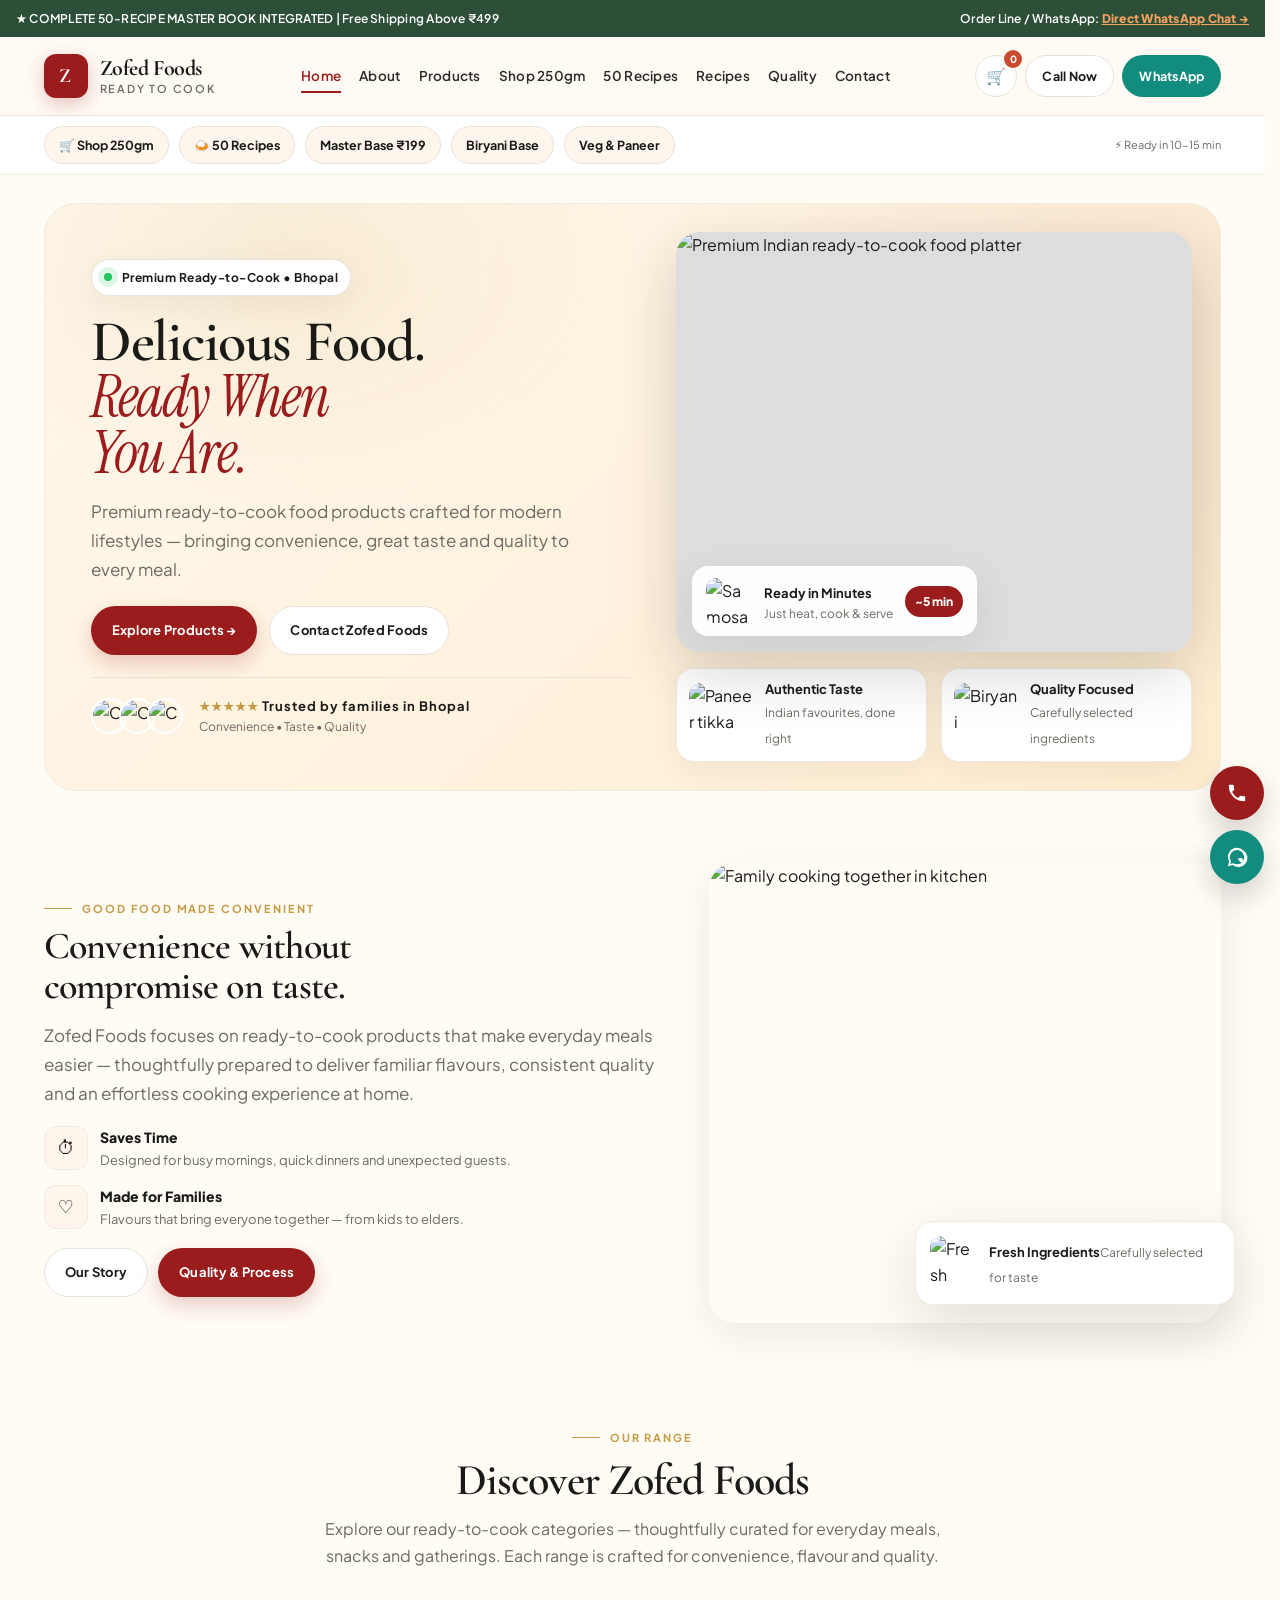
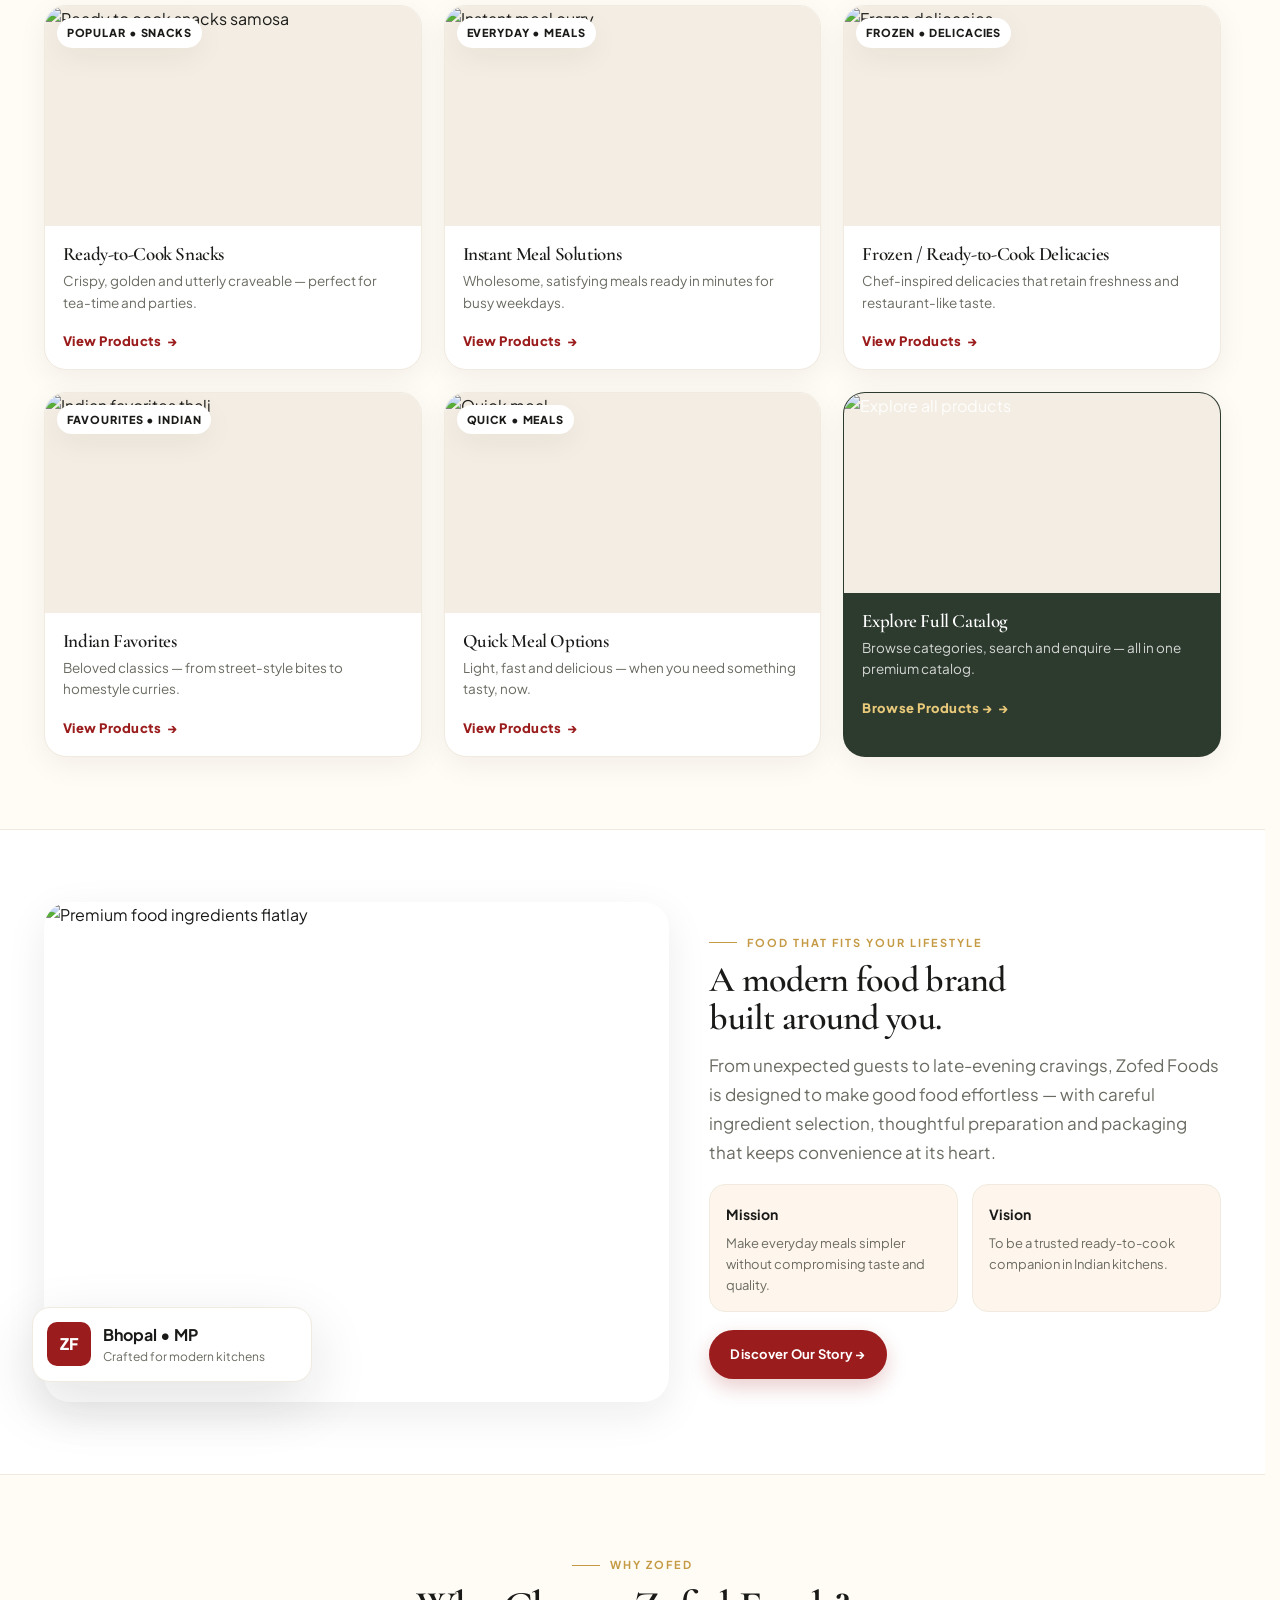
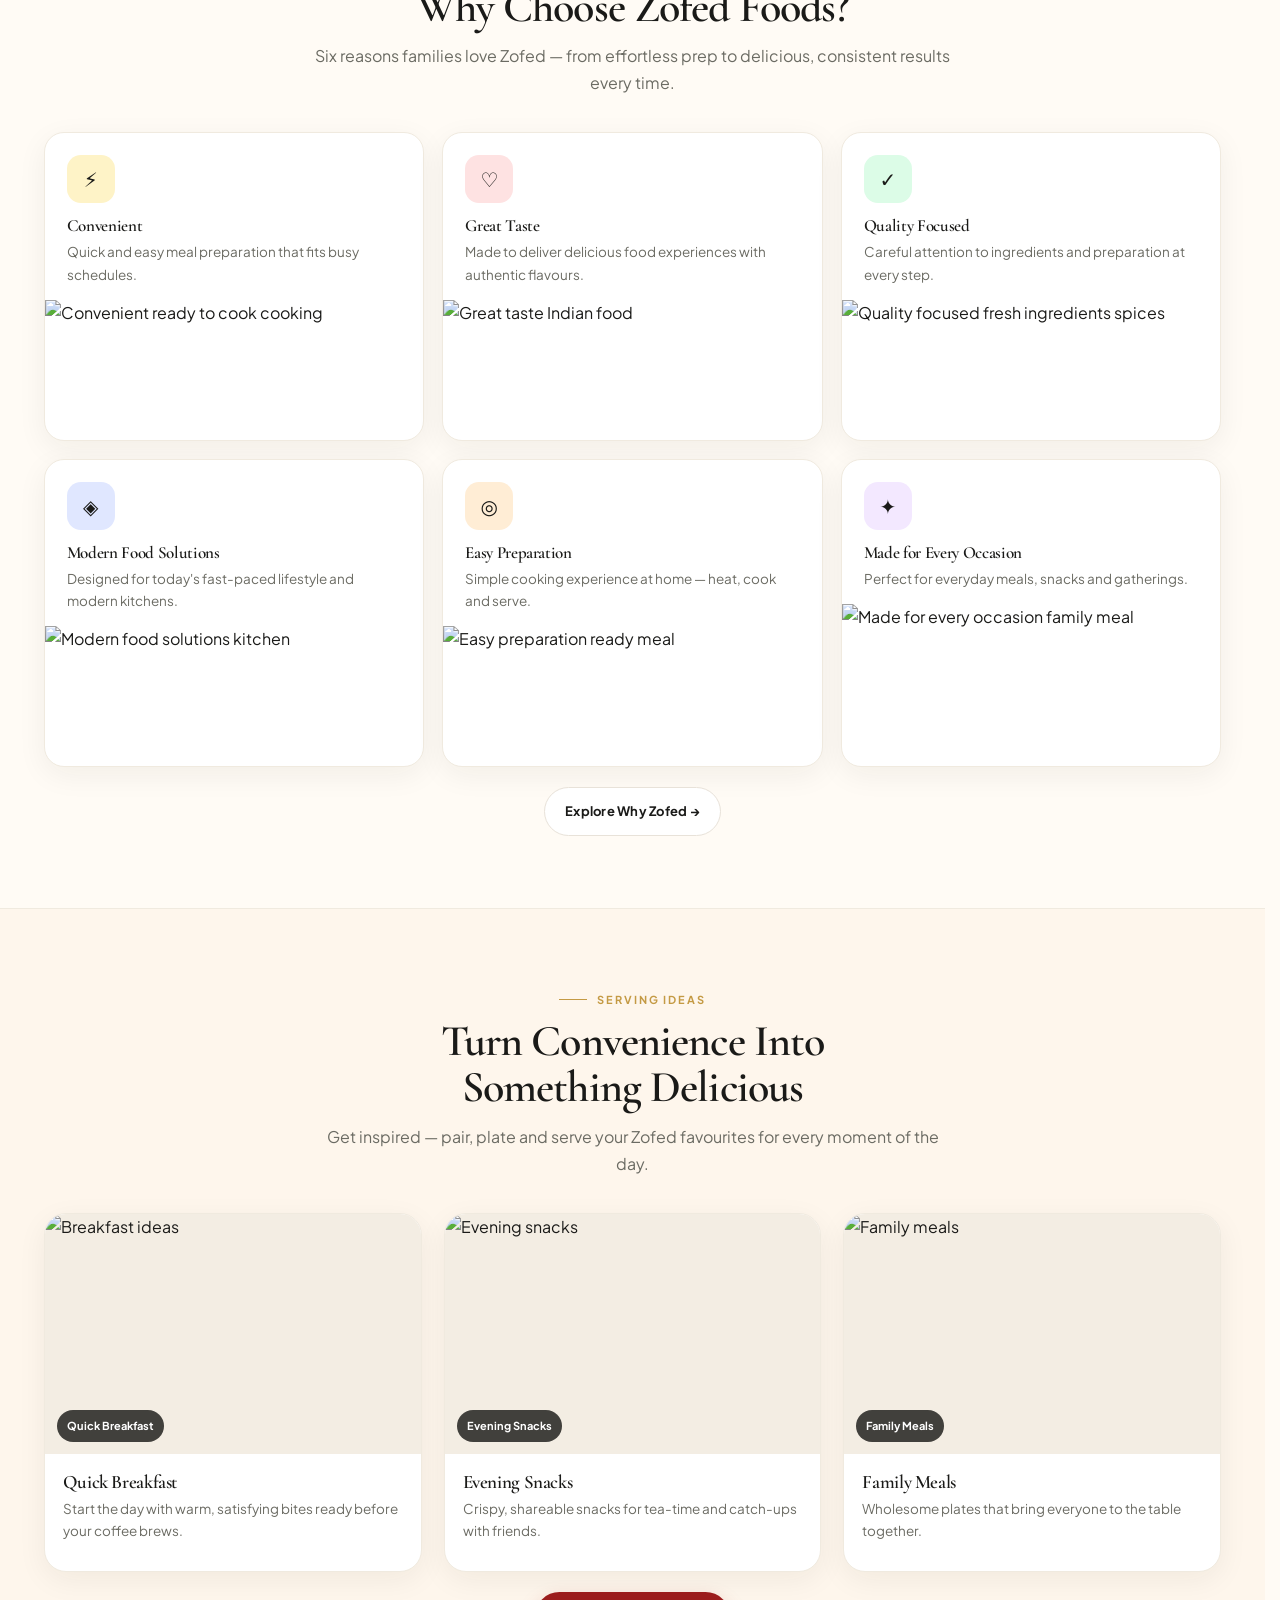
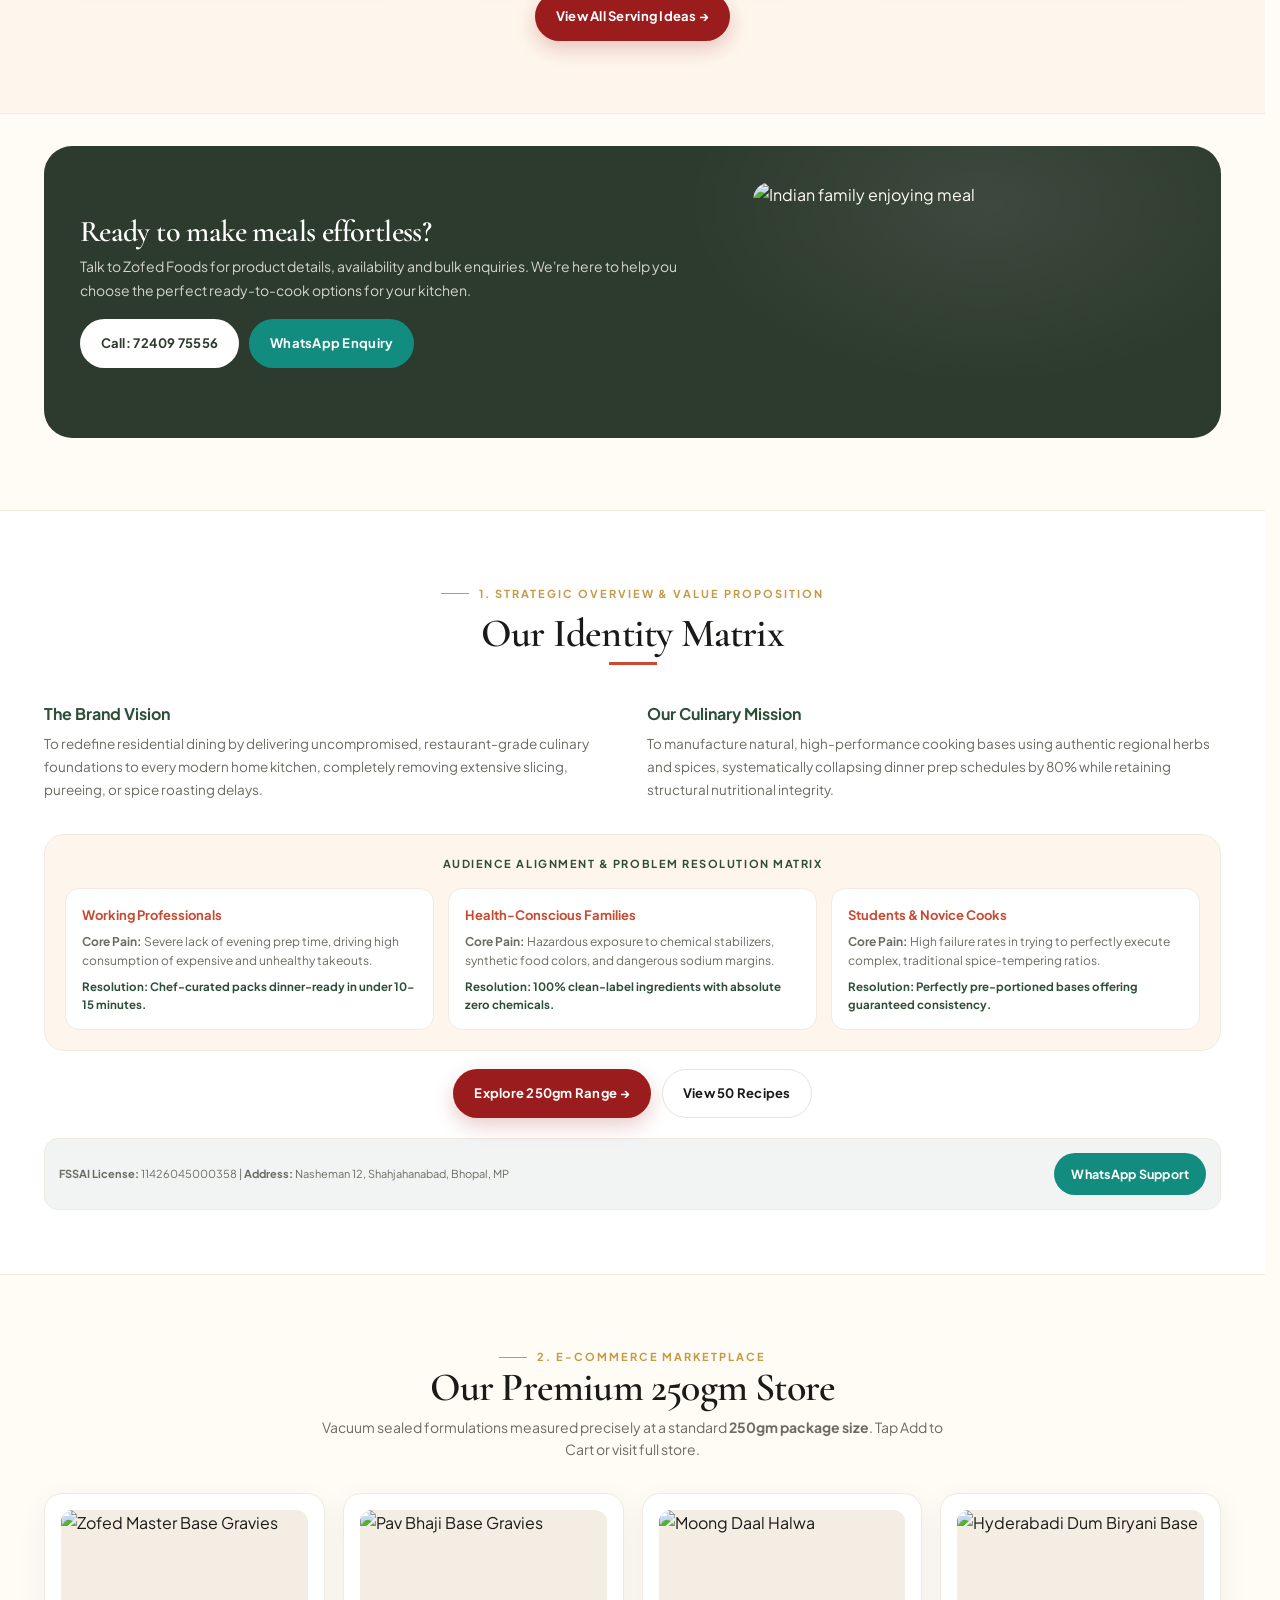
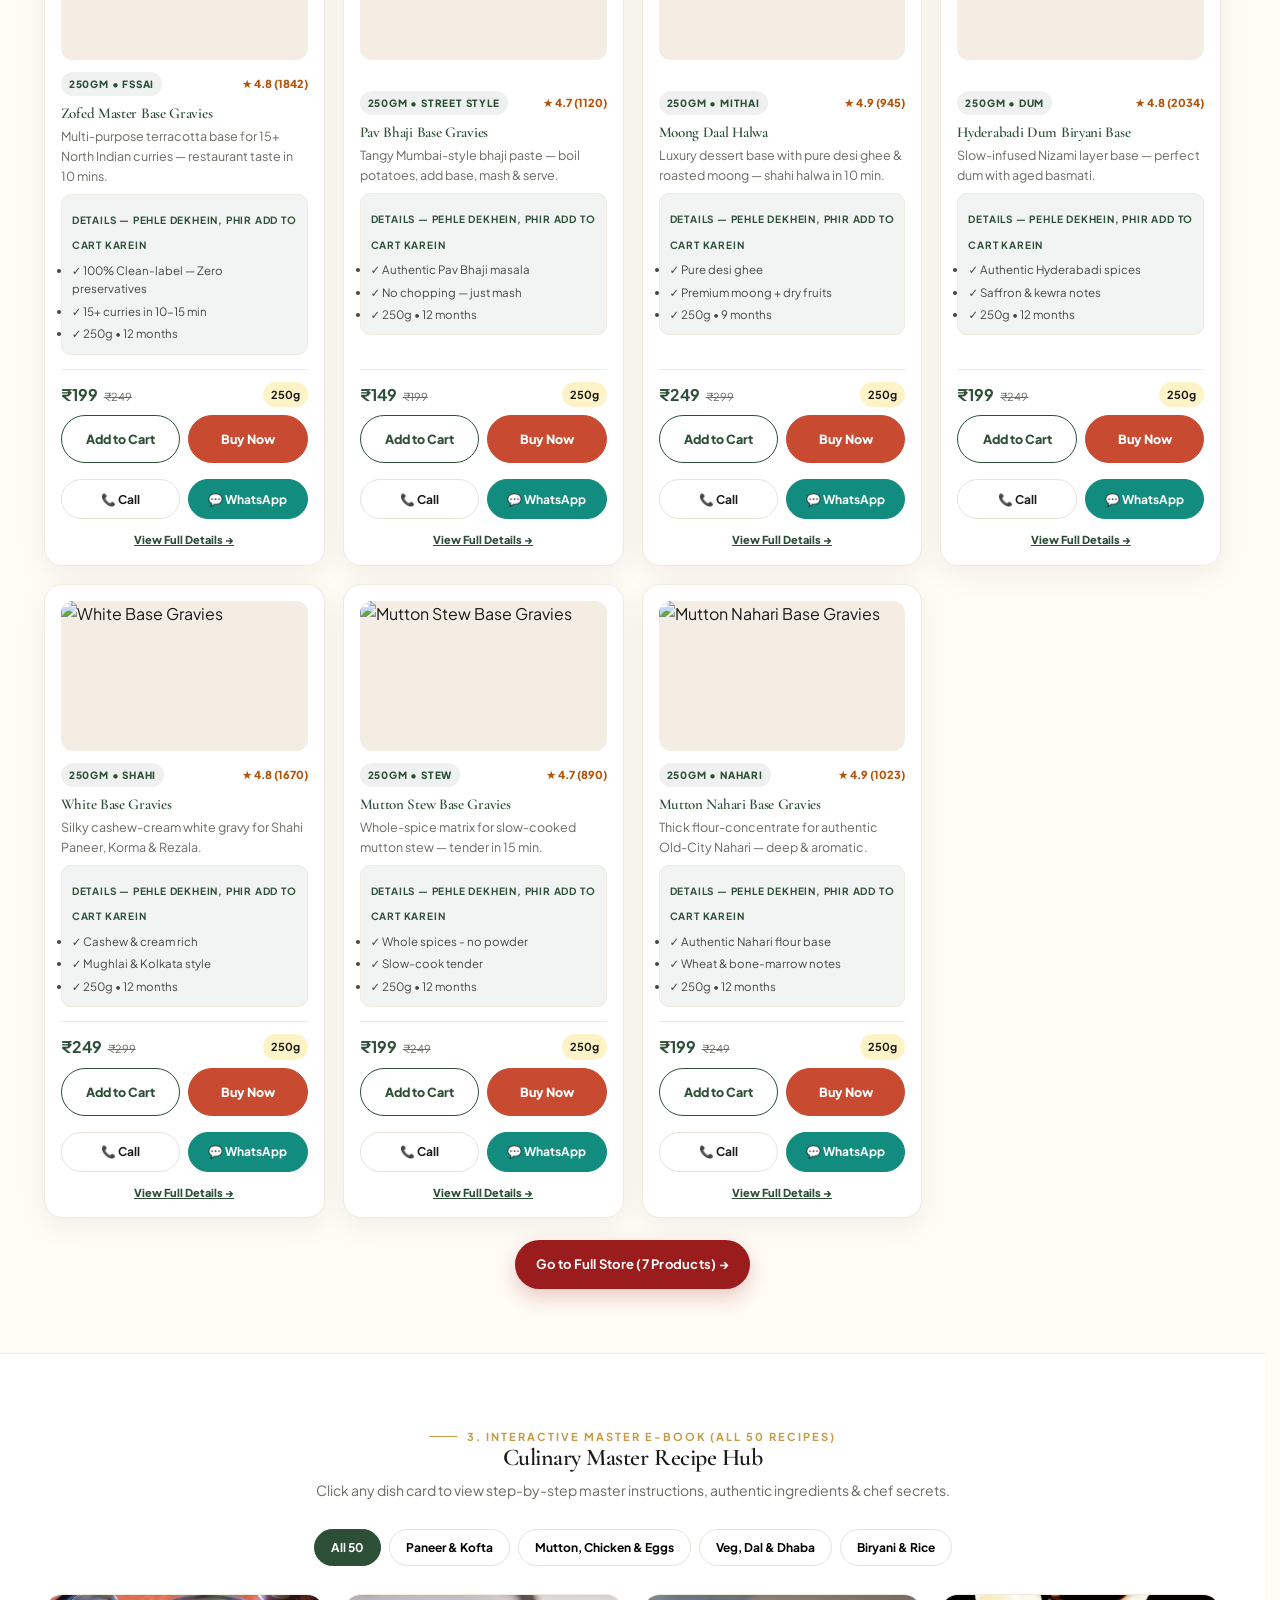
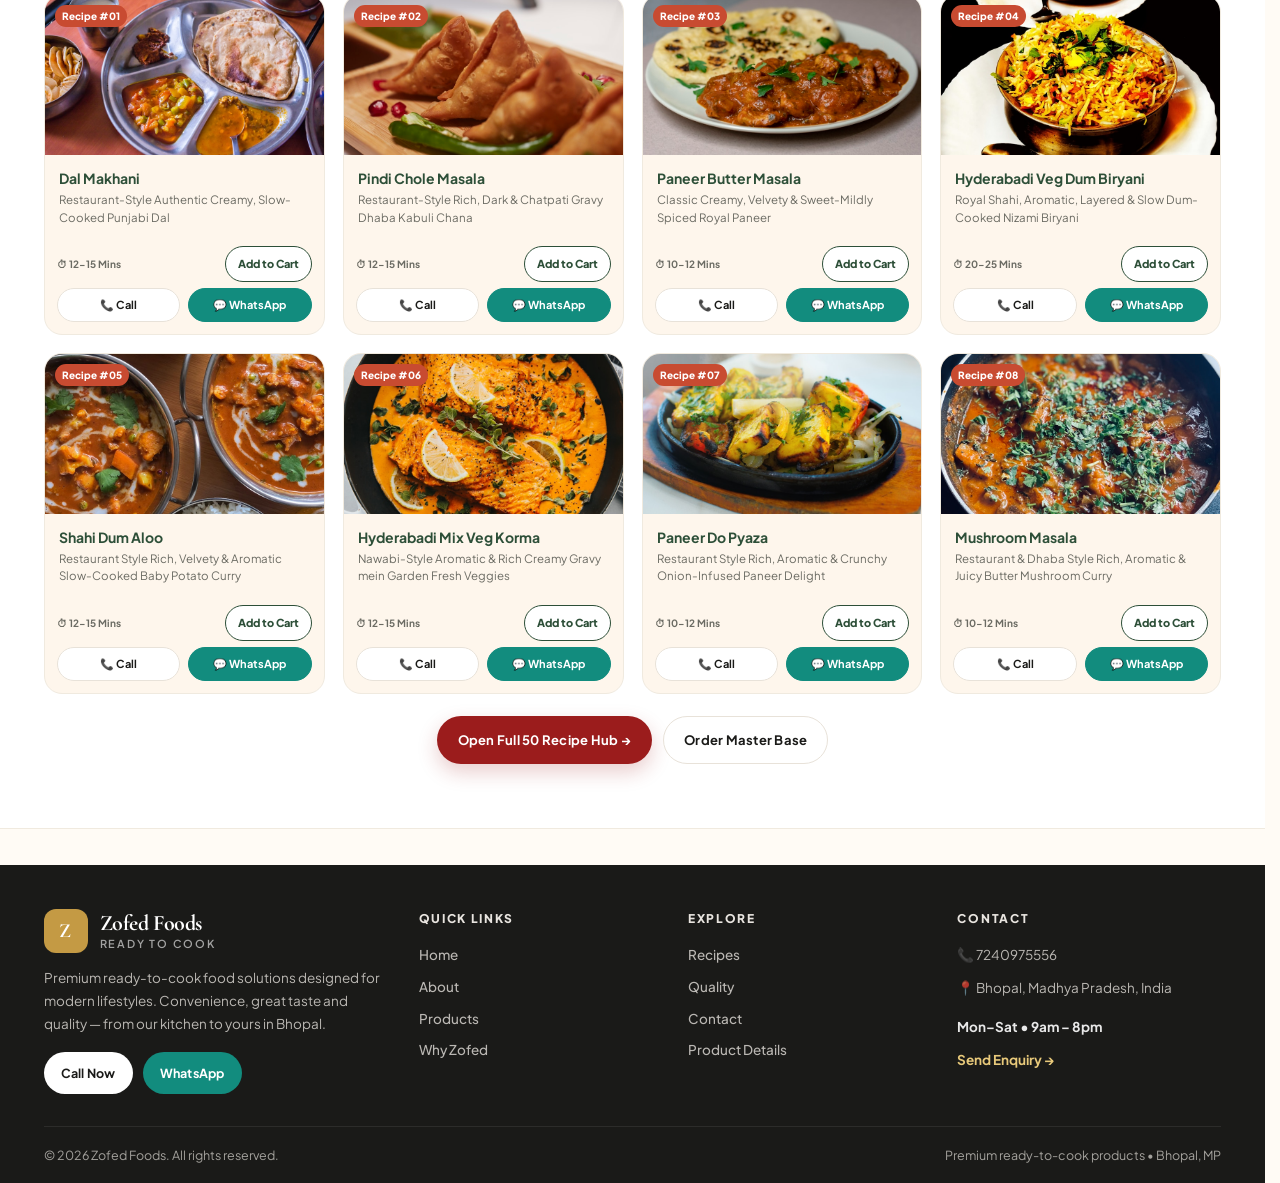
==== commit dfc2273d: "feat(recipes): replace dish images with local 50 recipes folder (48 images) - assets/recipes/*.jpg, " ====
--- a/index.html
+++ b/index.html
@@ -12,8 +12,8 @@
 <meta property="og:image" content="https://images.unsplash.com/photo-1504674900247-0877df9cc836?w=1200&q=80&auto=format&fit=crop">
 <meta property="og:type" content="website">
 <link rel="icon" href="data:image/svg+xml,%3Csvg xmlns='http://www.w3.org/2000/svg' viewBox='0 0 44 44'%3E%3Crect width='44' height='44' rx='12' fill='%239B1C1C'/%3E%3Ctext x='50%25' y='58%25' dominant-baseline='middle' text-anchor='middle' font-family='serif' font-weight='700' font-size='20' fill='white'%3EZ%3C/text%3E%3C/svg%3E">
-<link rel="stylesheet" href="css/style.css?v=036b886">
-<link rel="stylesheet" href="css/zofed-additions.css?v=036b886">
+<link rel="stylesheet" href="css/style.css?v=50recipes">
+<link rel="stylesheet" href="css/zofed-additions.css?v=50recipes">
 <script src="https://checkout.razorpay.com/v1/checkout.js"></script>
 </head>
 <body>
@@ -426,9 +426,9 @@
   </div>
 </div>
 
-<script src="js/zofed-data.js?v=036b886"></script>
-<script src="js/cart.js?v=036b886"></script>
-<script src="js/payment.js?v=036b886"></script>
+<script src="js/zofed-data.js?v=50recipes"></script>
+<script src="js/cart.js?v=50recipes"></script>
+<script src="js/payment.js?v=50recipes"></script>
 <script>
 // Homepage previews only - cart logic in js/cart.js + js/payment.js
 function openProdModal(id){ const p=ZOFED_PRODUCTS.find(x=>x.id===id); if(!p) return; const c=document.getElementById('z-product-content'); if(c) c.innerHTML=`<div class="z-modal-img"><img src="${p.img}" alt="${p.name}"></div><div style="display:flex;justify-content:space-between;align-items:center;margin-bottom:8px"><span class="z-prod-badge">${p.badge} • ${p.weight}</span><span style="font-size:12px;color:#B45309;font-weight:800">★ ${p.rating} (${p.reviews})</span></div><h3 style="font-size:20px;color:var(--forest)">${p.name}</h3><p style="font-size:13px;color:var(--muted);margin-top:6px">${p.desc}</p><div style="background:var(--cream-2);border:1px solid var(--line-2);border-radius:12px;padding:12px;margin-top:12px"><b style="font-size:11px;letter-spacing:.08em;text-transform:uppercase;color:var(--forest)">Product Details</b><ul style="margin-top:8px;display:grid;gap:6px;font-size:12px;color:#444">${p.features.map(f=>`<li>✓ ${f}</li>`).join('')}<li>✓ Ingredients: ${p.ingredients}</li><li>✓ Shelf: ${p.shelfLife} • ${p.storage}</li></ul></div><div style="display:flex;gap:10px;align-items:center;margin-top:14px"><strong style="font-size:20px;color:var(--forest)">₹${p.price}</strong>${p.mrp>p.price?`<s style="color:var(--muted);font-size:13px">₹${p.mrp}</s><span style="background:#DCFCE7;color:#14532D;padding:3px 8px;border-radius:999px;font-size:11px;font-weight:800">Save ₹${p.mrp-p.price}</span>`:''}</div><div style="display:grid;grid-template-columns:1fr 1fr;gap:8px;margin-top:14px"><button class="z-btn-cart" onclick="addToZCart('${p.name.replace(/'/g,"\\'")}',${p.price}); closeProdModal();">Add to Cart</button><button class="z-btn-buy" onclick="buyNow('${p.name.replace(/'/g,"\\'")}',${p.price}); closeProdModal();">Buy Now</button></div><div class="z-quick-actions"><a href="tel:+917240975556" class="z-btn-call">📞 Call</a><a href="https://wa.me/message/K53GKHKZ3VELK1" target="_blank" class="z-btn-wa">💬 WhatsApp</a></div>`; document.getElementById('z-product-modal').classList.add('open'); }
@@ -441,6 +441,6 @@
 function closeZRecipe(){ document.getElementById('z-recipe-modal').classList.remove('open'); }
 document.addEventListener('DOMContentLoaded',()=>{ updBadge(); updateMobileCart(); renderHomeProducts(); renderHomeRecipes('all'); });
 </script>
-<script src="js/app.js?v=036b886"></script>
+<script src="js/app.js?v=50recipes"></script>
 </body>
 </html>
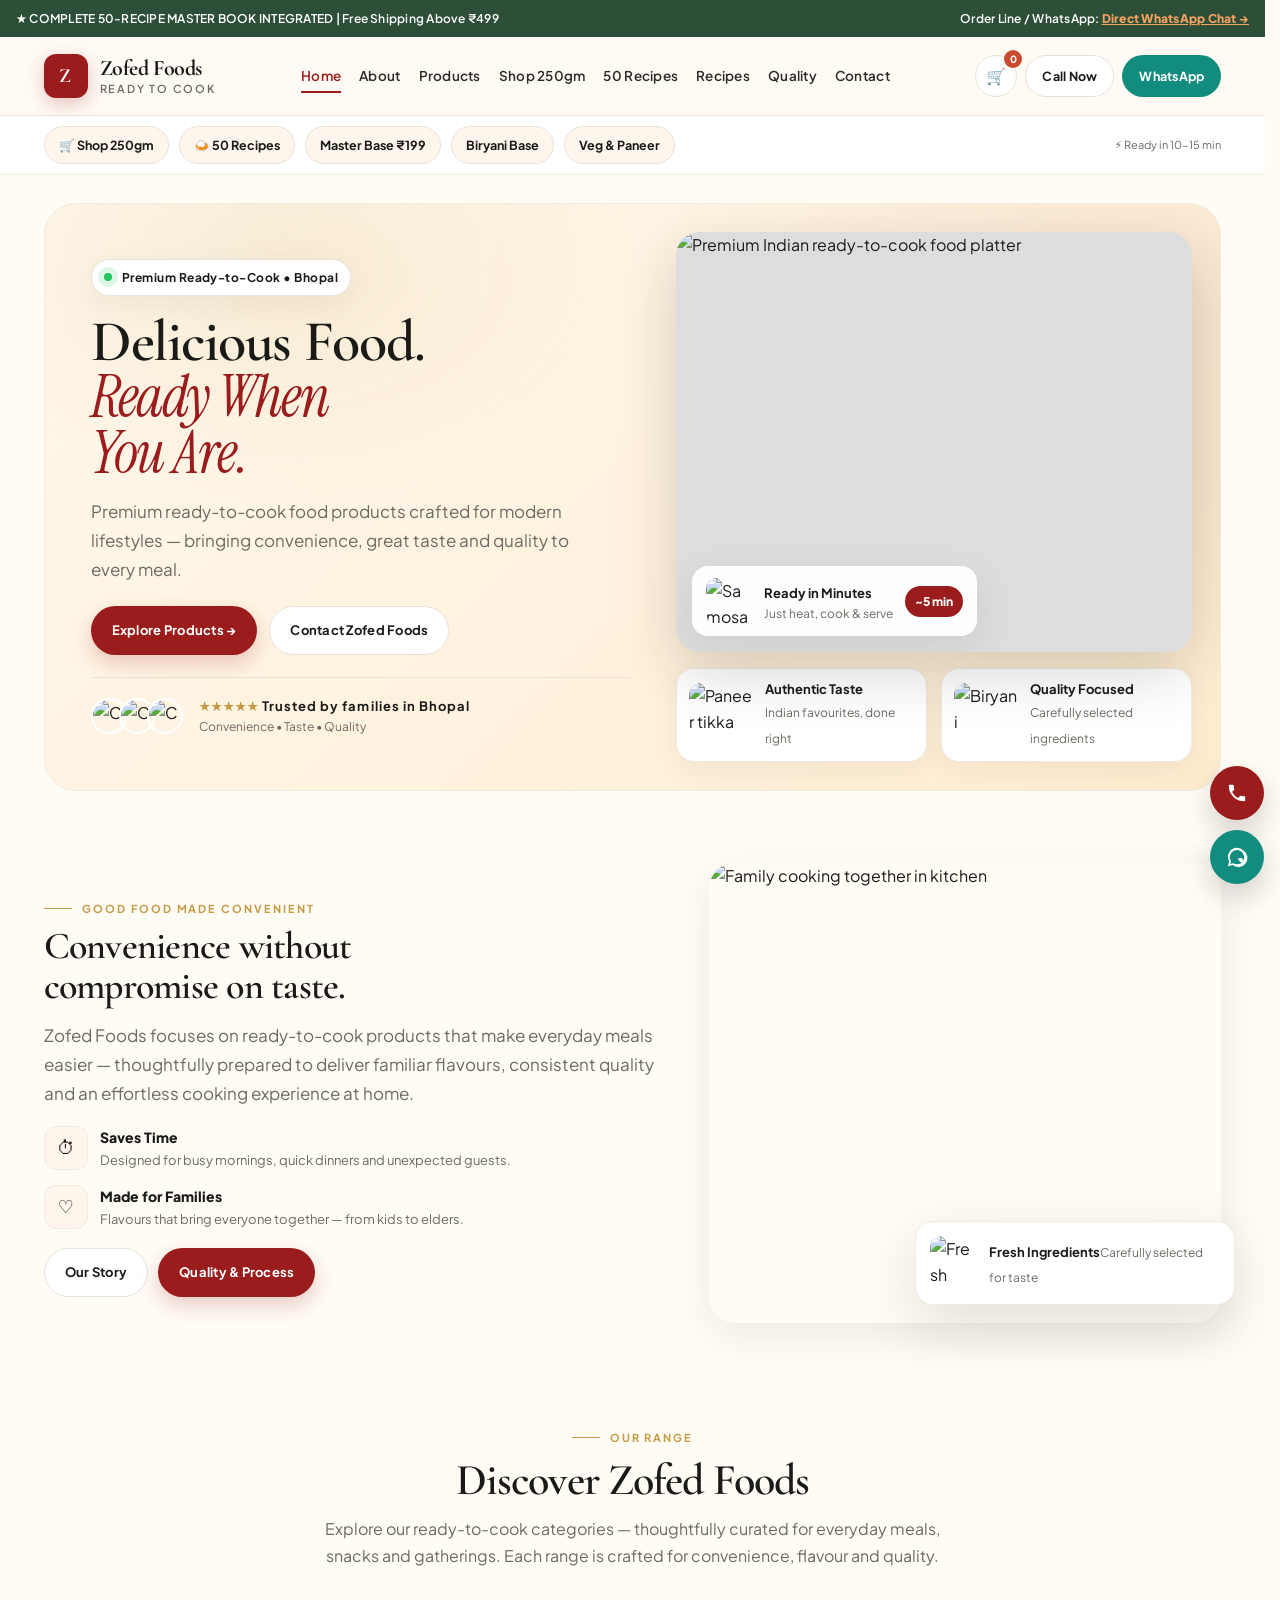
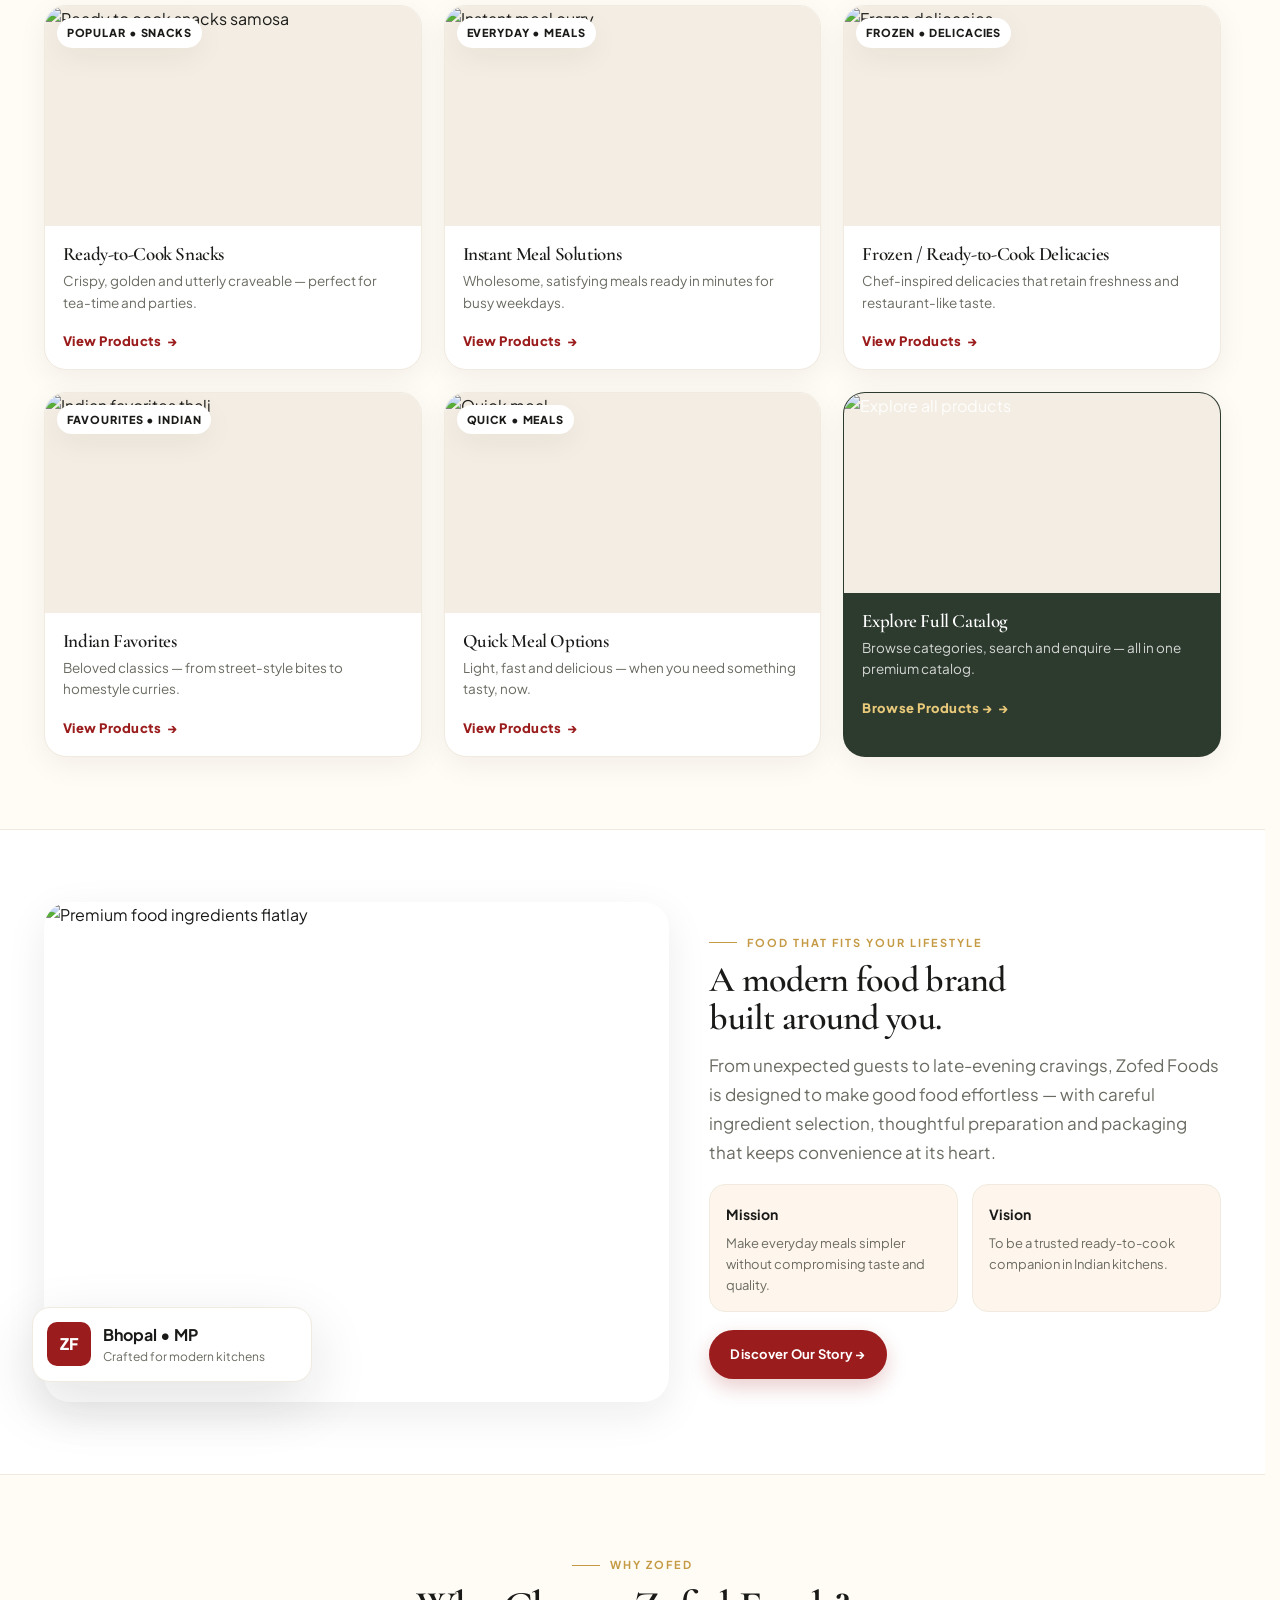
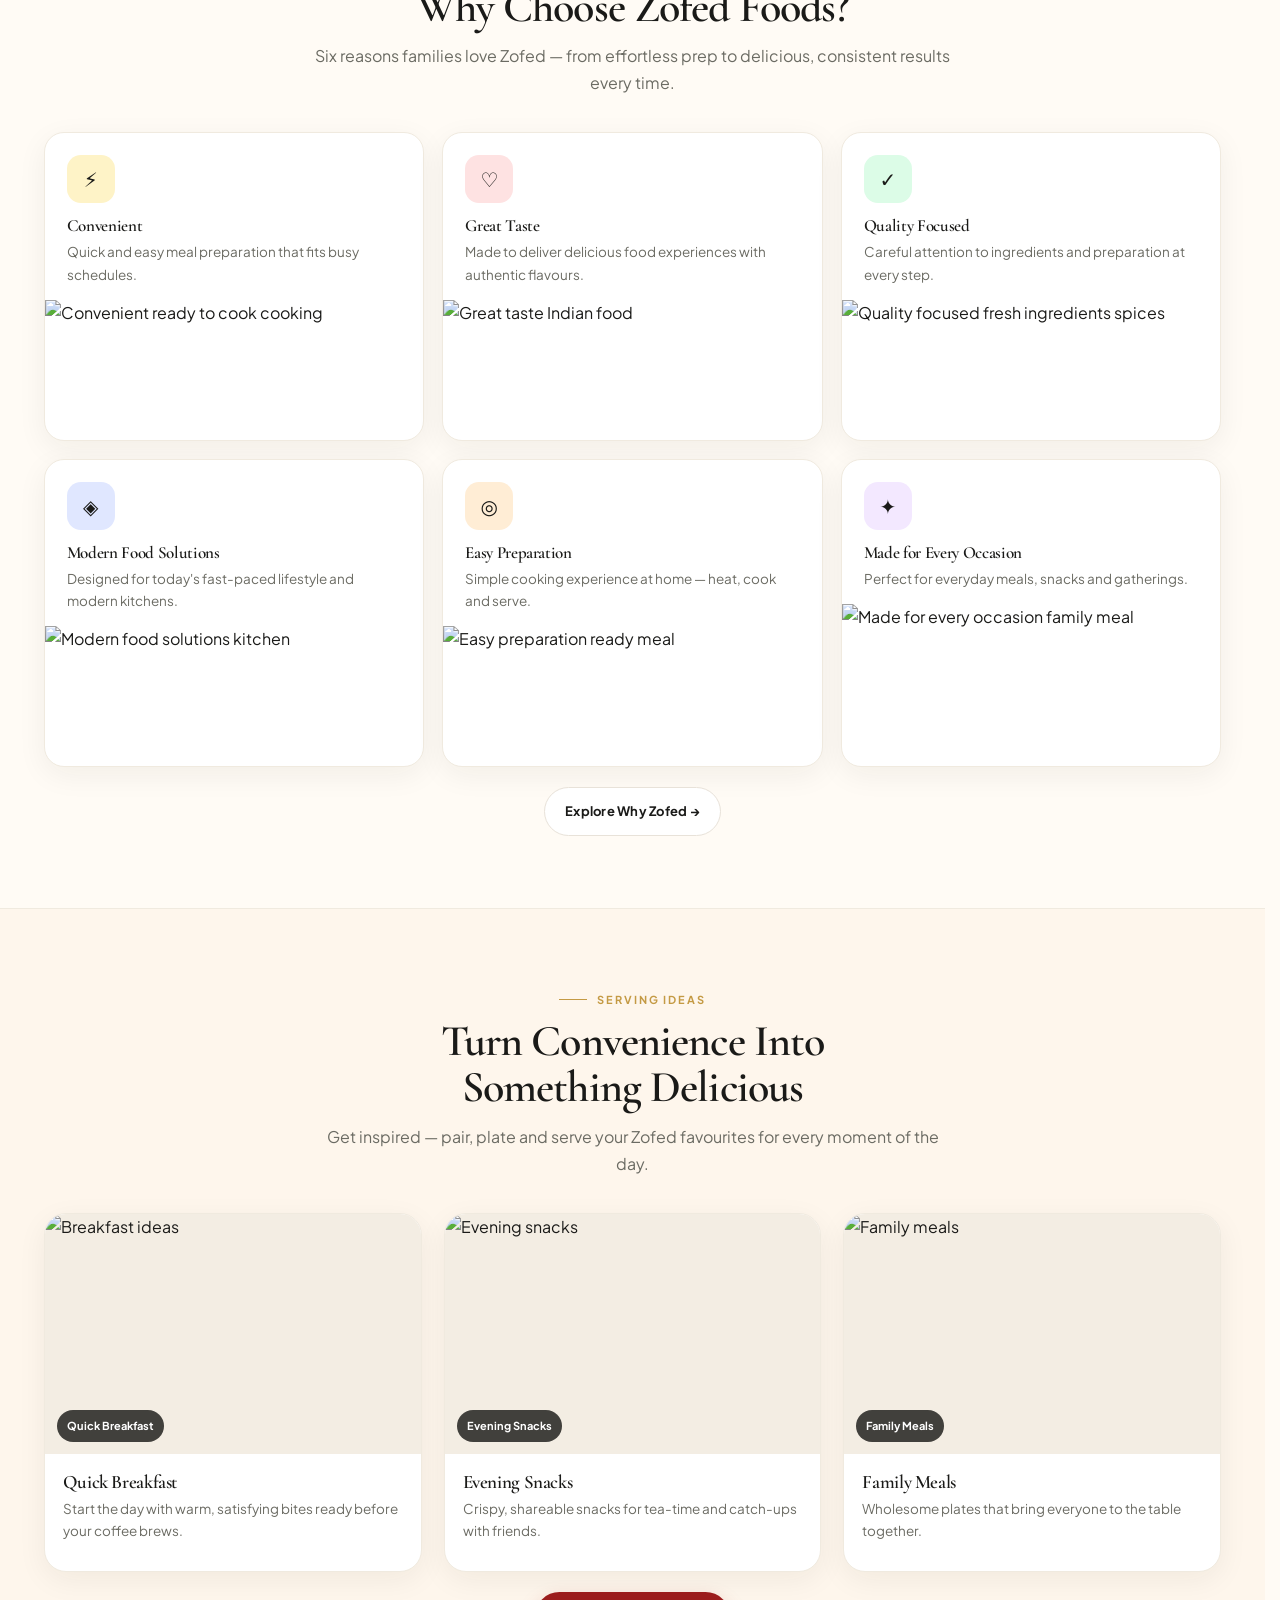
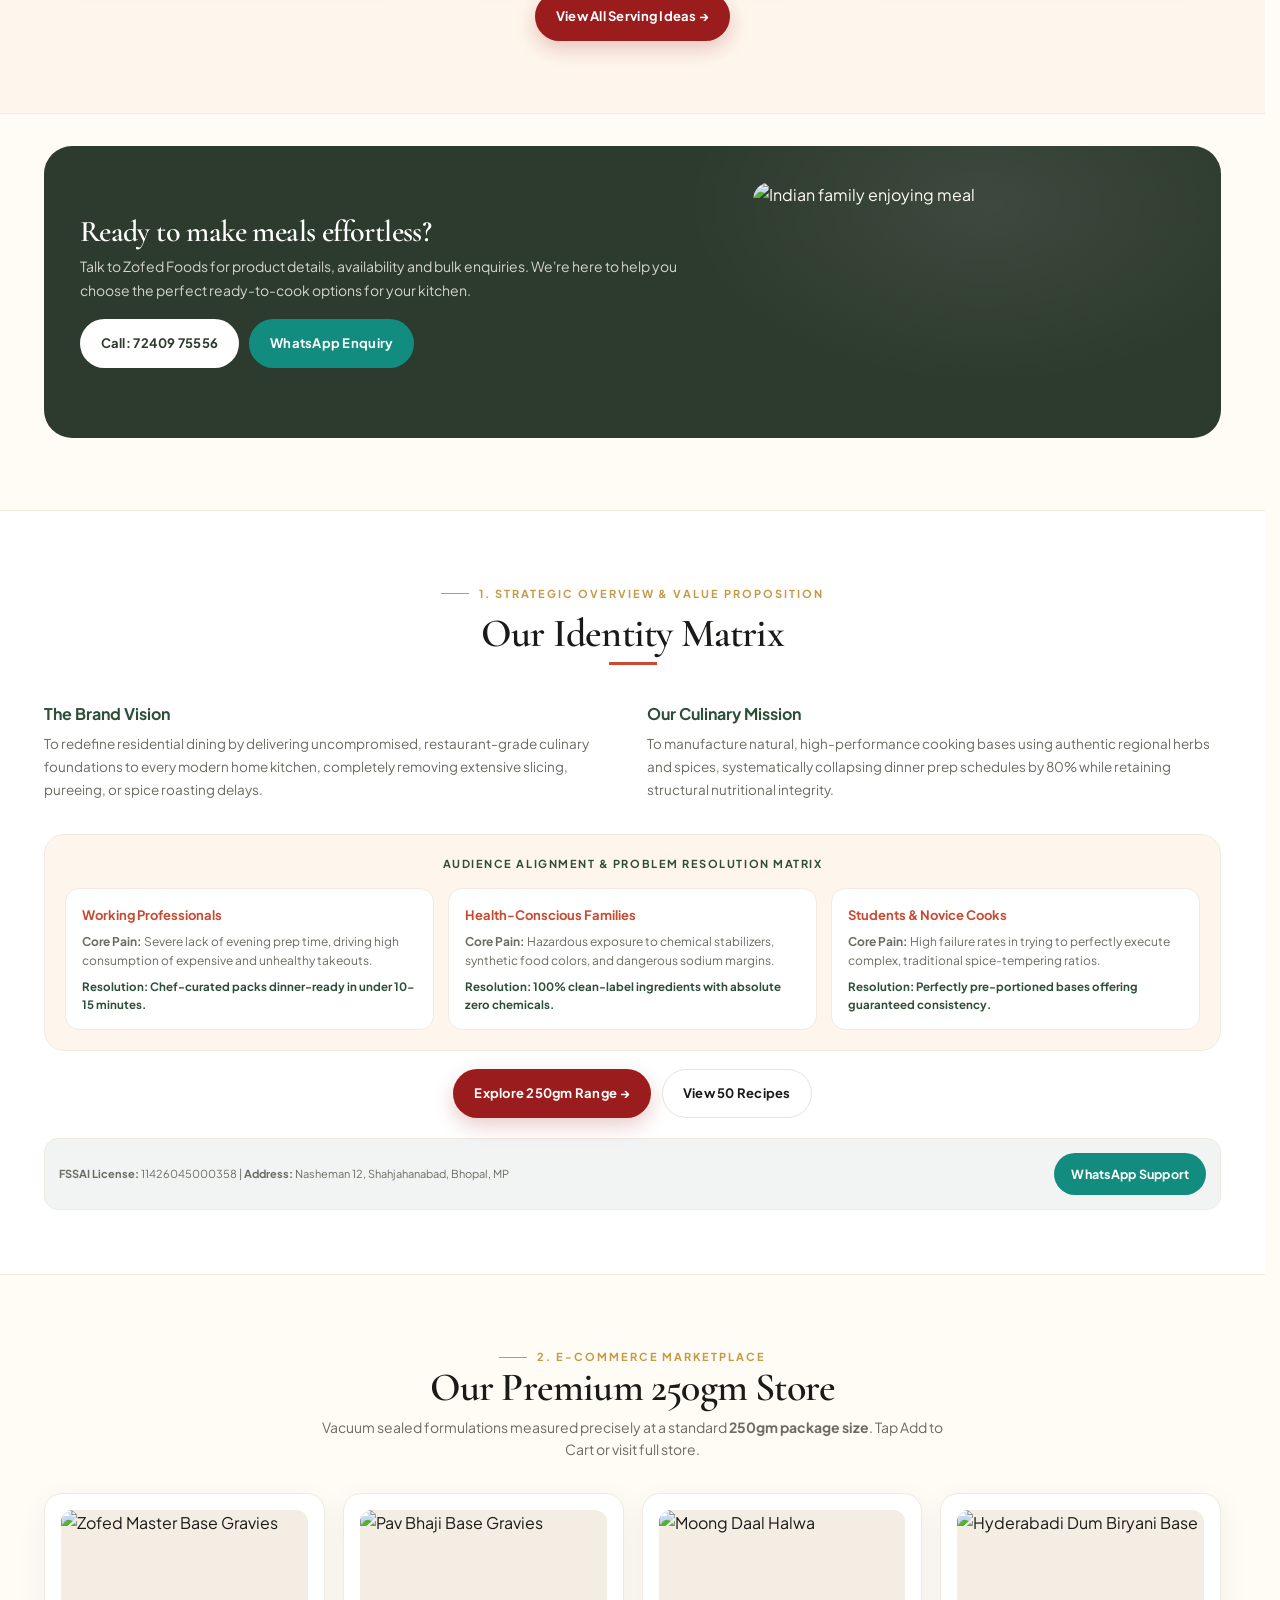
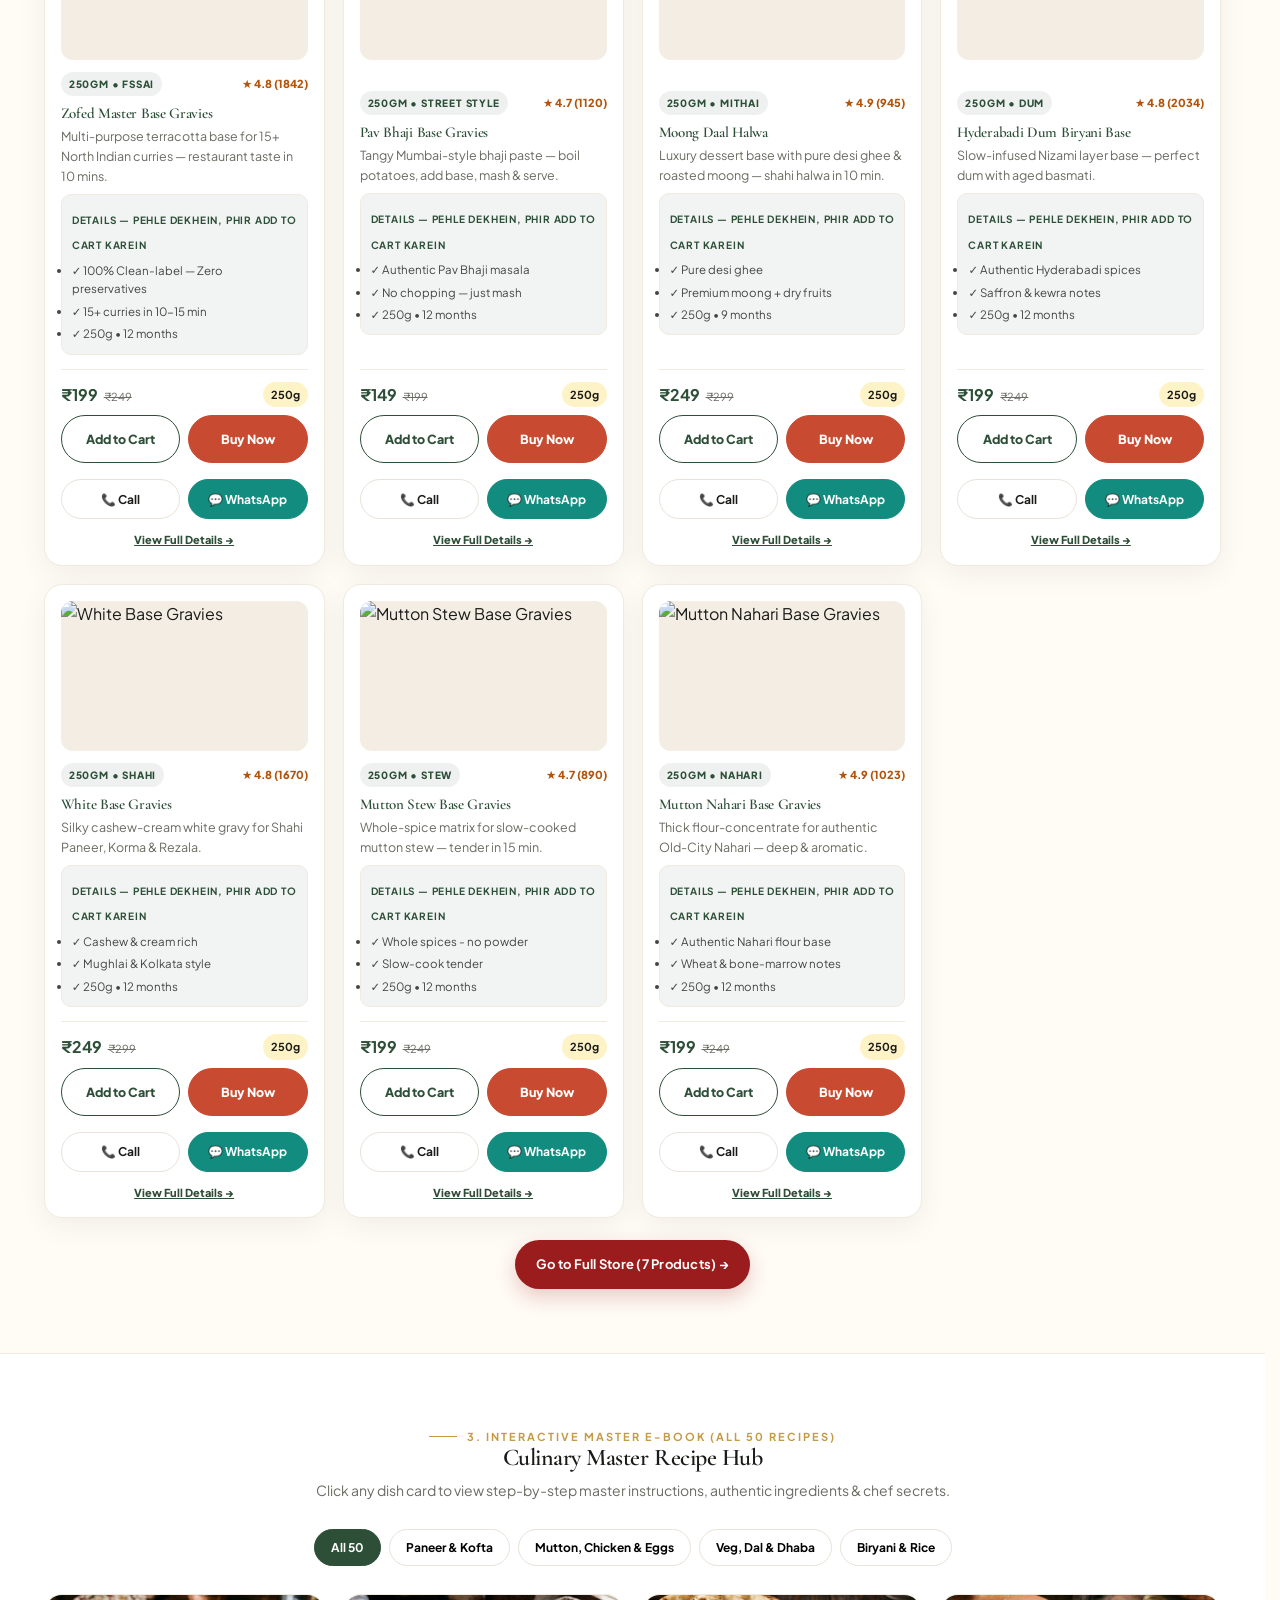
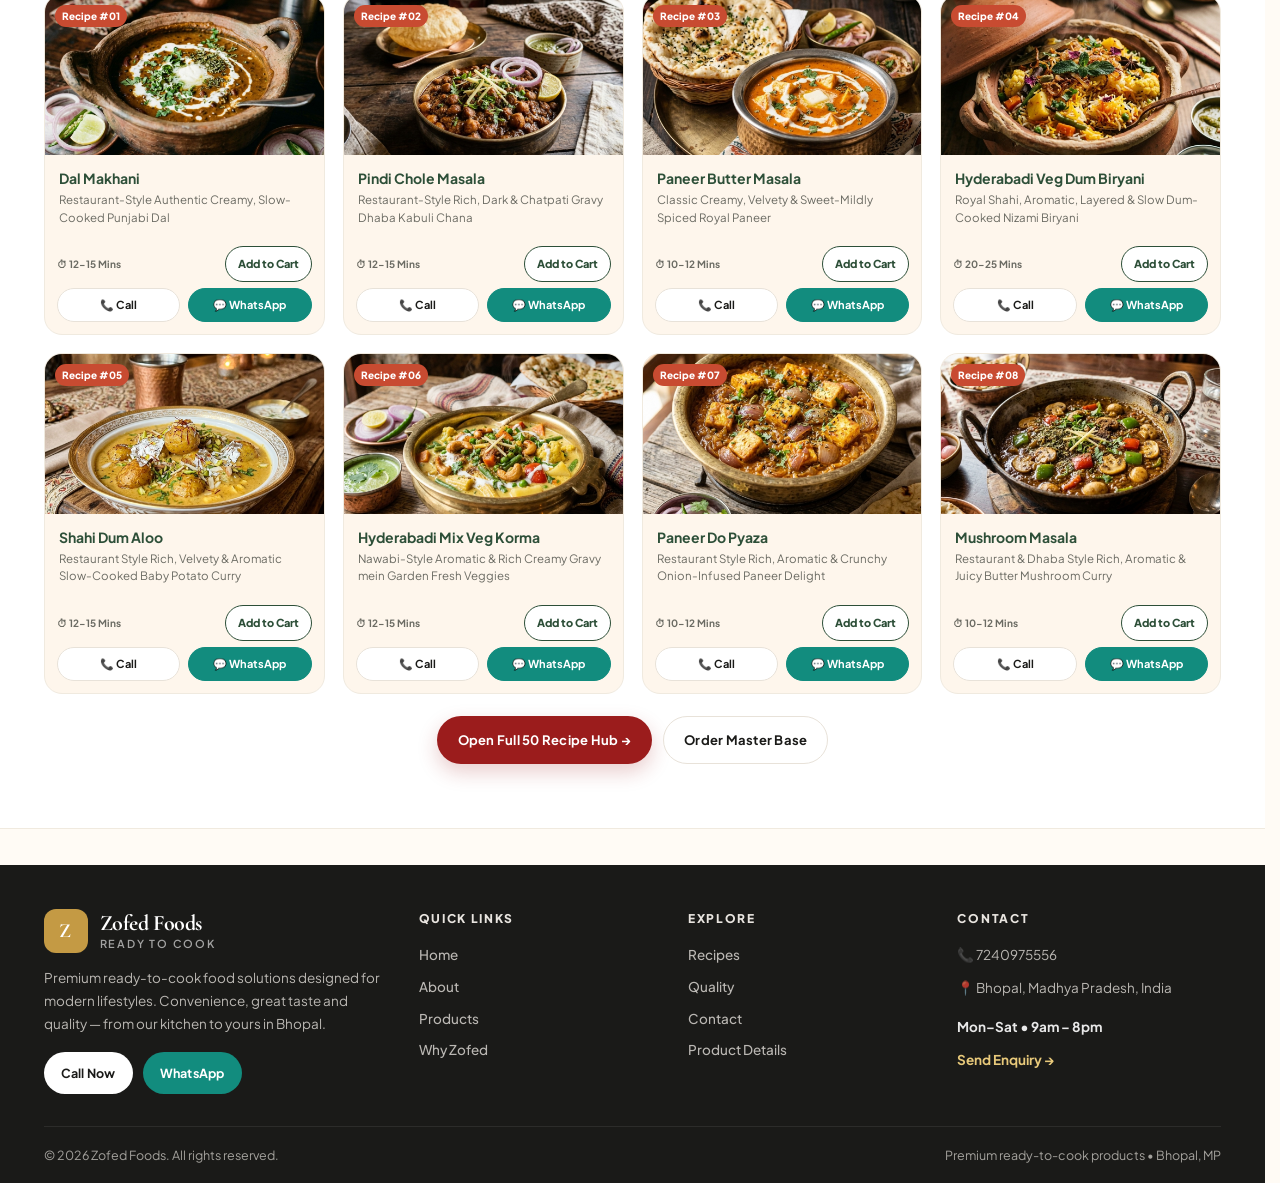
==== commit 5d11eb0d: "feat(recipes): replace with Indian_Dishes_Images (50 PNGs) - exact dish-related images, assets/recip" ====
--- a/index.html
+++ b/index.html
@@ -12,8 +12,8 @@
 <meta property="og:image" content="https://images.unsplash.com/photo-1504674900247-0877df9cc836?w=1200&q=80&auto=format&fit=crop">
 <meta property="og:type" content="website">
 <link rel="icon" href="data:image/svg+xml,%3Csvg xmlns='http://www.w3.org/2000/svg' viewBox='0 0 44 44'%3E%3Crect width='44' height='44' rx='12' fill='%239B1C1C'/%3E%3Ctext x='50%25' y='58%25' dominant-baseline='middle' text-anchor='middle' font-family='serif' font-weight='700' font-size='20' fill='white'%3EZ%3C/text%3E%3C/svg%3E">
-<link rel="stylesheet" href="css/style.css?v=50recipes">
-<link rel="stylesheet" href="css/zofed-additions.css?v=50recipes">
+<link rel="stylesheet" href="css/style.css?v=indian50">
+<link rel="stylesheet" href="css/zofed-additions.css?v=indian50">
 <script src="https://checkout.razorpay.com/v1/checkout.js"></script>
 </head>
 <body>
@@ -426,9 +426,9 @@
   </div>
 </div>
 
-<script src="js/zofed-data.js?v=50recipes"></script>
-<script src="js/cart.js?v=50recipes"></script>
-<script src="js/payment.js?v=50recipes"></script>
+<script src="js/zofed-data.js?v=indian50"></script>
+<script src="js/cart.js?v=indian50"></script>
+<script src="js/payment.js?v=indian50"></script>
 <script>
 // Homepage previews only - cart logic in js/cart.js + js/payment.js
 function openProdModal(id){ const p=ZOFED_PRODUCTS.find(x=>x.id===id); if(!p) return; const c=document.getElementById('z-product-content'); if(c) c.innerHTML=`<div class="z-modal-img"><img src="${p.img}" alt="${p.name}"></div><div style="display:flex;justify-content:space-between;align-items:center;margin-bottom:8px"><span class="z-prod-badge">${p.badge} • ${p.weight}</span><span style="font-size:12px;color:#B45309;font-weight:800">★ ${p.rating} (${p.reviews})</span></div><h3 style="font-size:20px;color:var(--forest)">${p.name}</h3><p style="font-size:13px;color:var(--muted);margin-top:6px">${p.desc}</p><div style="background:var(--cream-2);border:1px solid var(--line-2);border-radius:12px;padding:12px;margin-top:12px"><b style="font-size:11px;letter-spacing:.08em;text-transform:uppercase;color:var(--forest)">Product Details</b><ul style="margin-top:8px;display:grid;gap:6px;font-size:12px;color:#444">${p.features.map(f=>`<li>✓ ${f}</li>`).join('')}<li>✓ Ingredients: ${p.ingredients}</li><li>✓ Shelf: ${p.shelfLife} • ${p.storage}</li></ul></div><div style="display:flex;gap:10px;align-items:center;margin-top:14px"><strong style="font-size:20px;color:var(--forest)">₹${p.price}</strong>${p.mrp>p.price?`<s style="color:var(--muted);font-size:13px">₹${p.mrp}</s><span style="background:#DCFCE7;color:#14532D;padding:3px 8px;border-radius:999px;font-size:11px;font-weight:800">Save ₹${p.mrp-p.price}</span>`:''}</div><div style="display:grid;grid-template-columns:1fr 1fr;gap:8px;margin-top:14px"><button class="z-btn-cart" onclick="addToZCart('${p.name.replace(/'/g,"\\'")}',${p.price}); closeProdModal();">Add to Cart</button><button class="z-btn-buy" onclick="buyNow('${p.name.replace(/'/g,"\\'")}',${p.price}); closeProdModal();">Buy Now</button></div><div class="z-quick-actions"><a href="tel:+917240975556" class="z-btn-call">📞 Call</a><a href="https://wa.me/message/K53GKHKZ3VELK1" target="_blank" class="z-btn-wa">💬 WhatsApp</a></div>`; document.getElementById('z-product-modal').classList.add('open'); }
@@ -441,6 +441,6 @@
 function closeZRecipe(){ document.getElementById('z-recipe-modal').classList.remove('open'); }
 document.addEventListener('DOMContentLoaded',()=>{ updBadge(); updateMobileCart(); renderHomeProducts(); renderHomeRecipes('all'); });
 </script>
-<script src="js/app.js?v=50recipes"></script>
+<script src="js/app.js?v=indian50"></script>
 </body>
 </html>
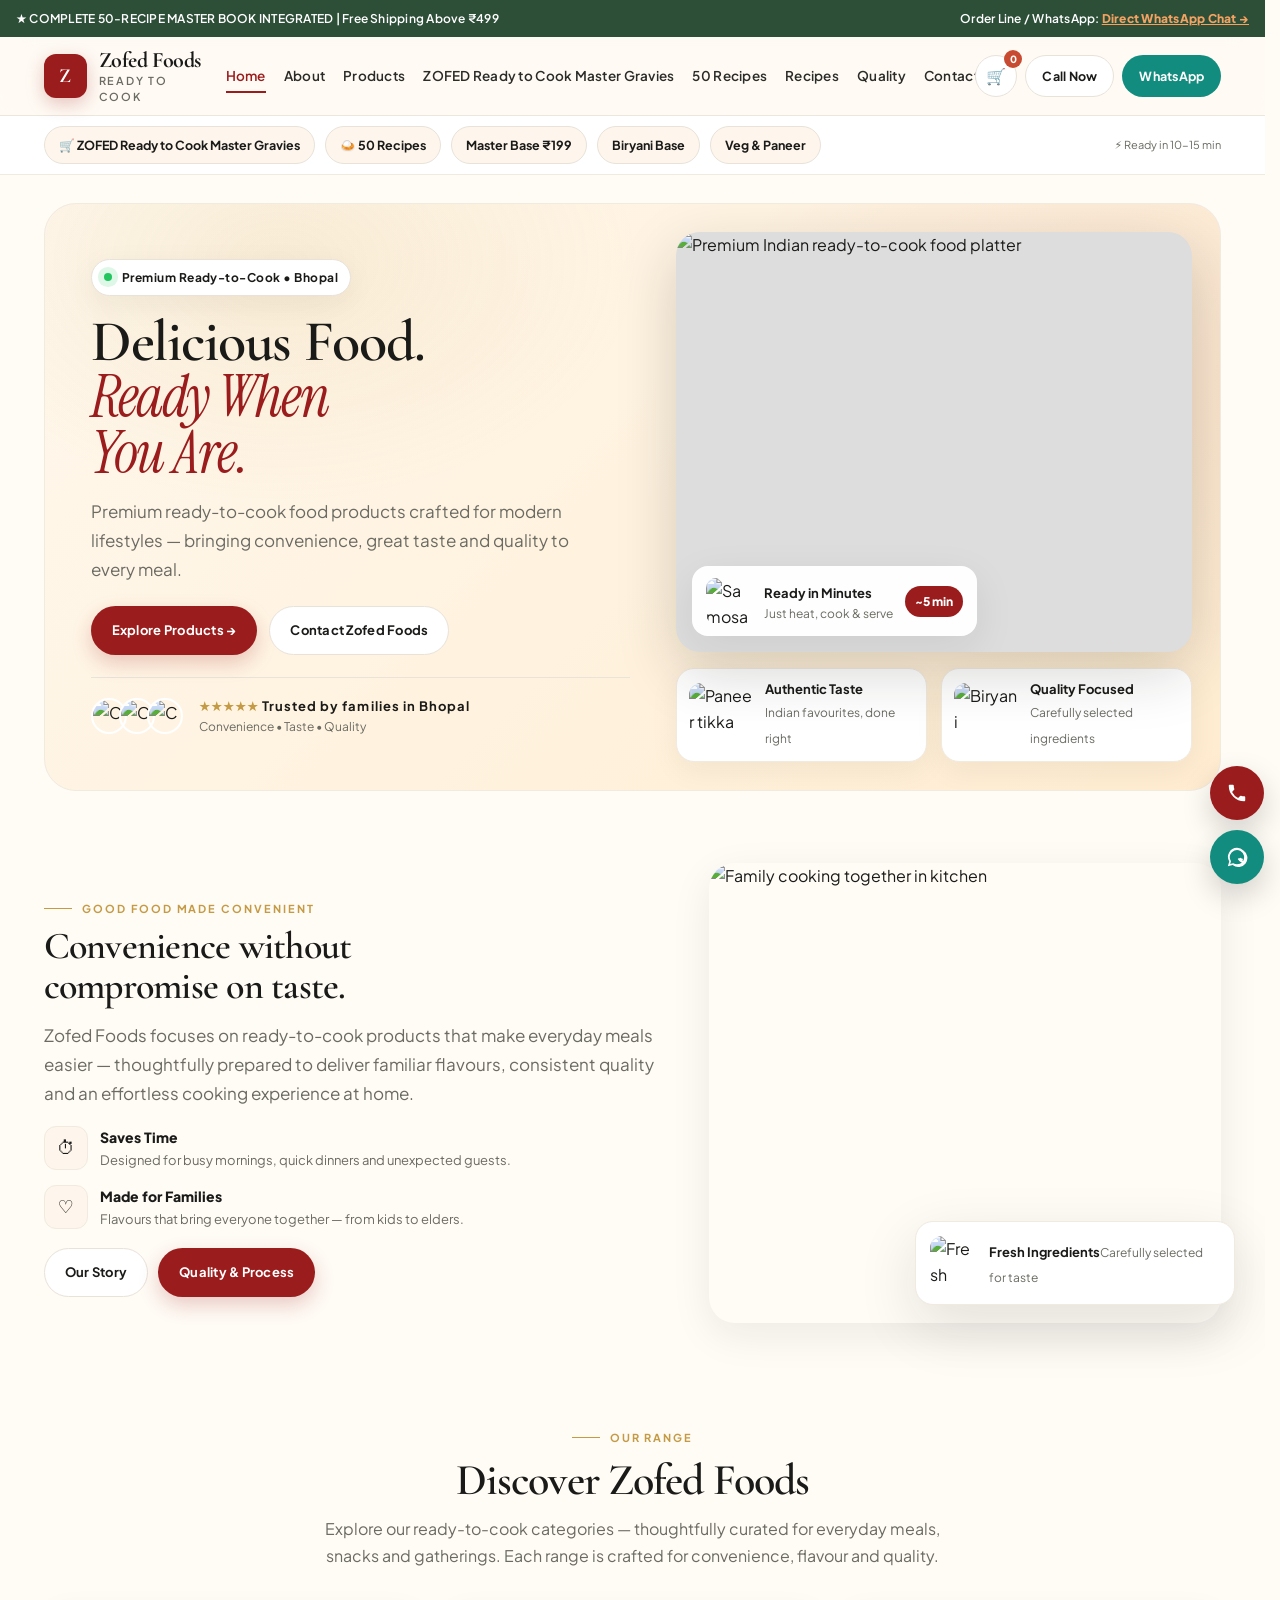
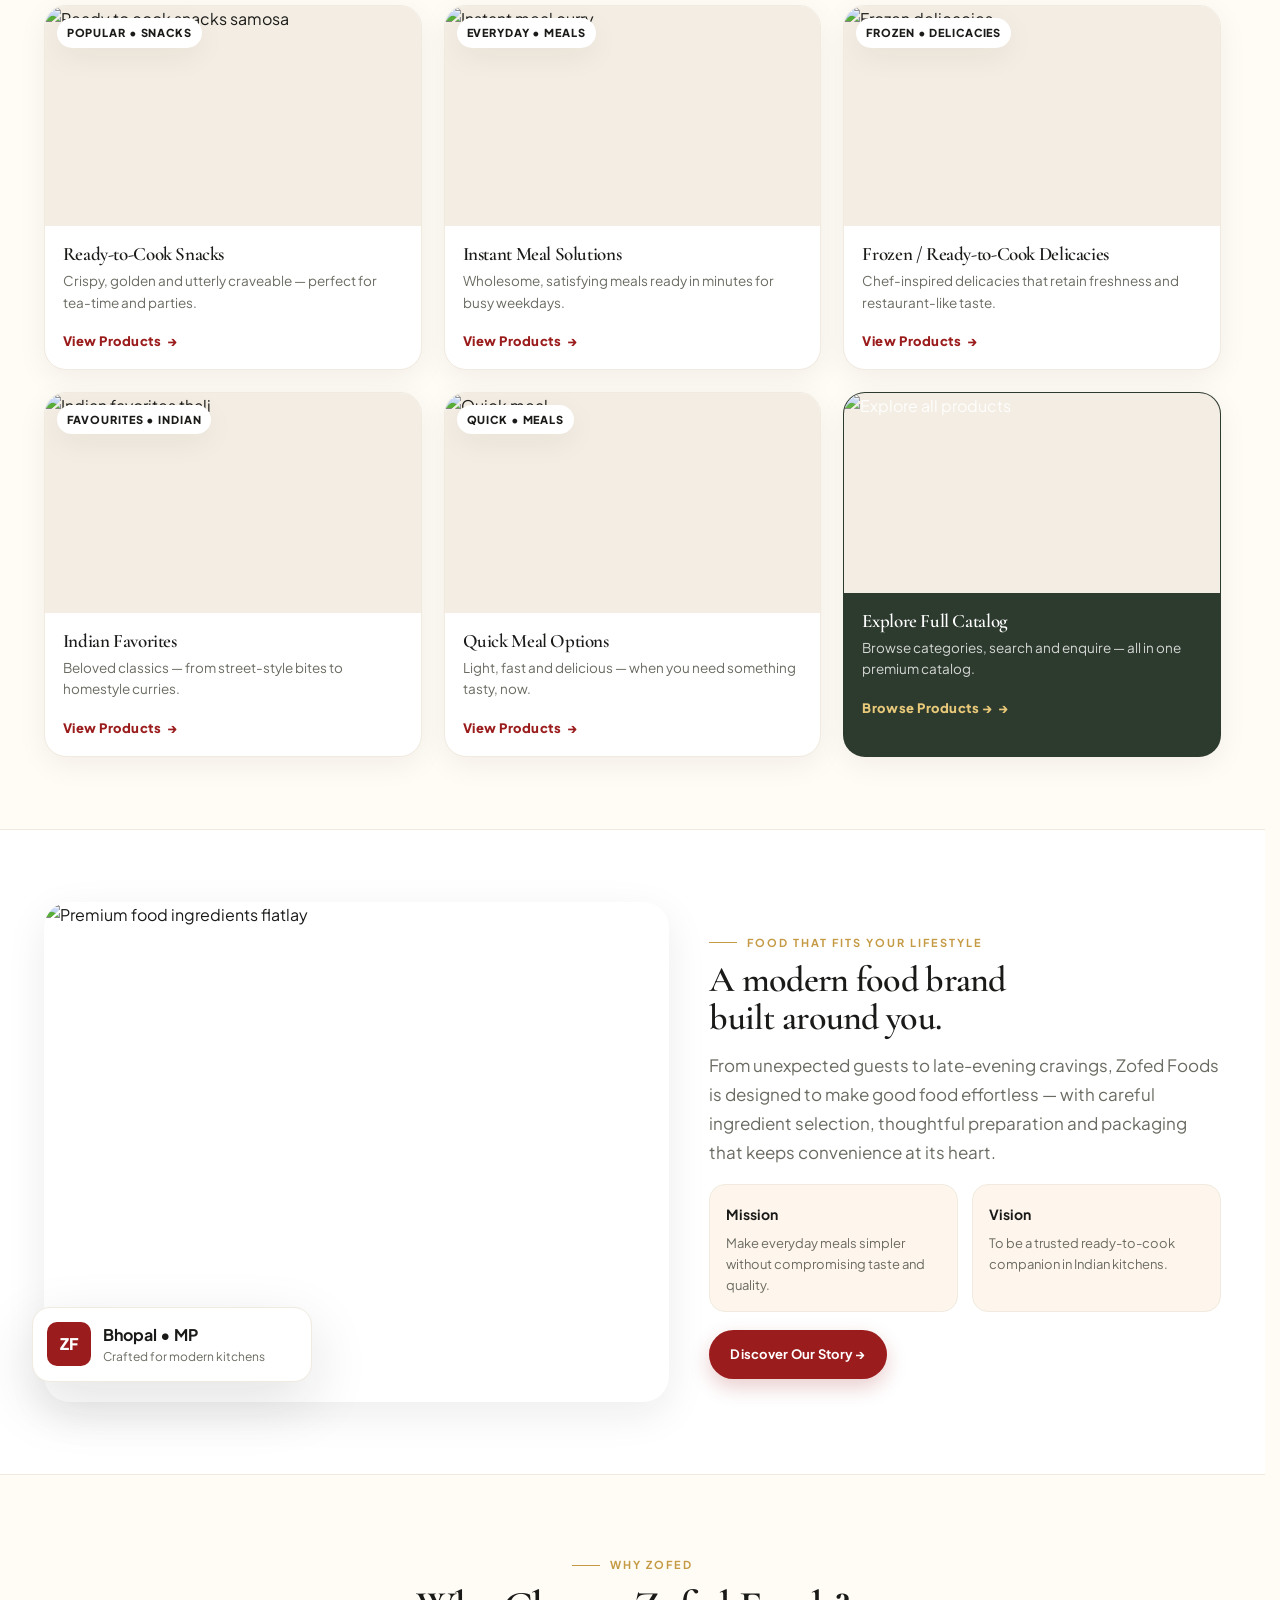
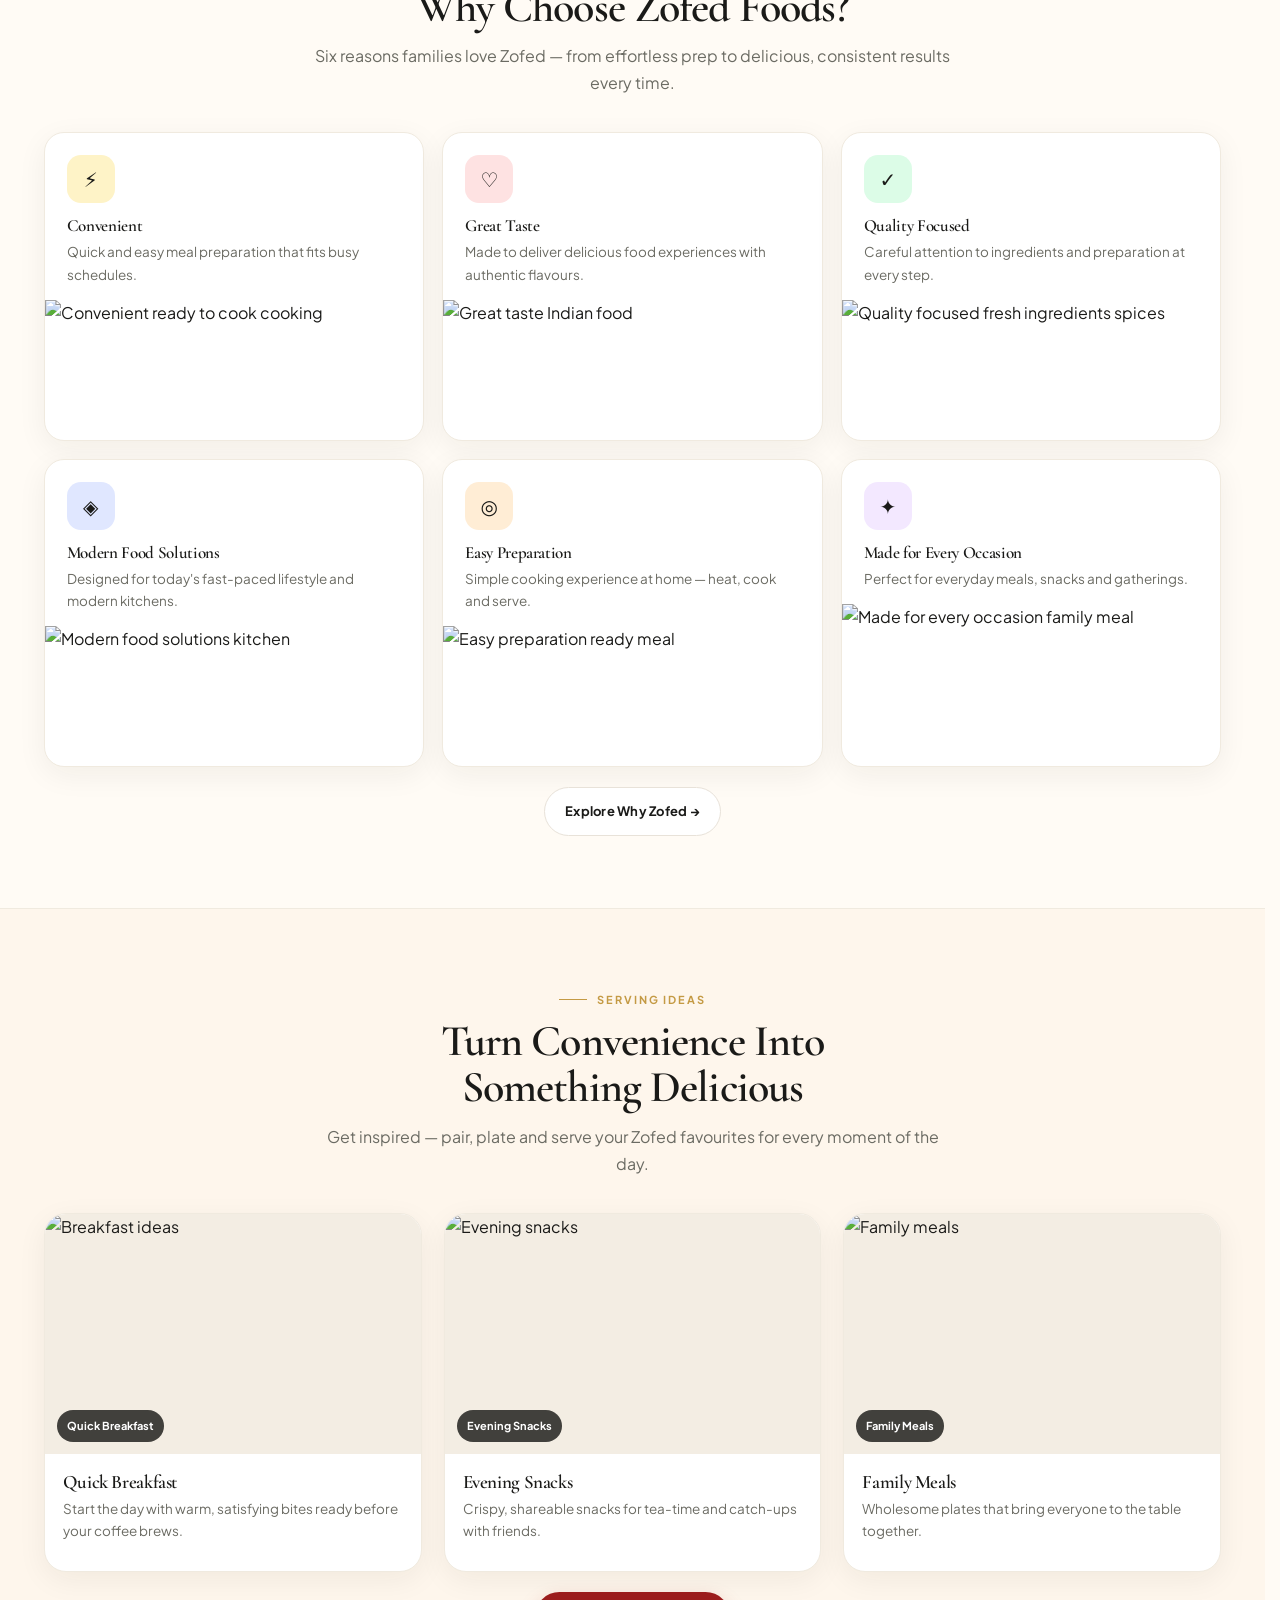
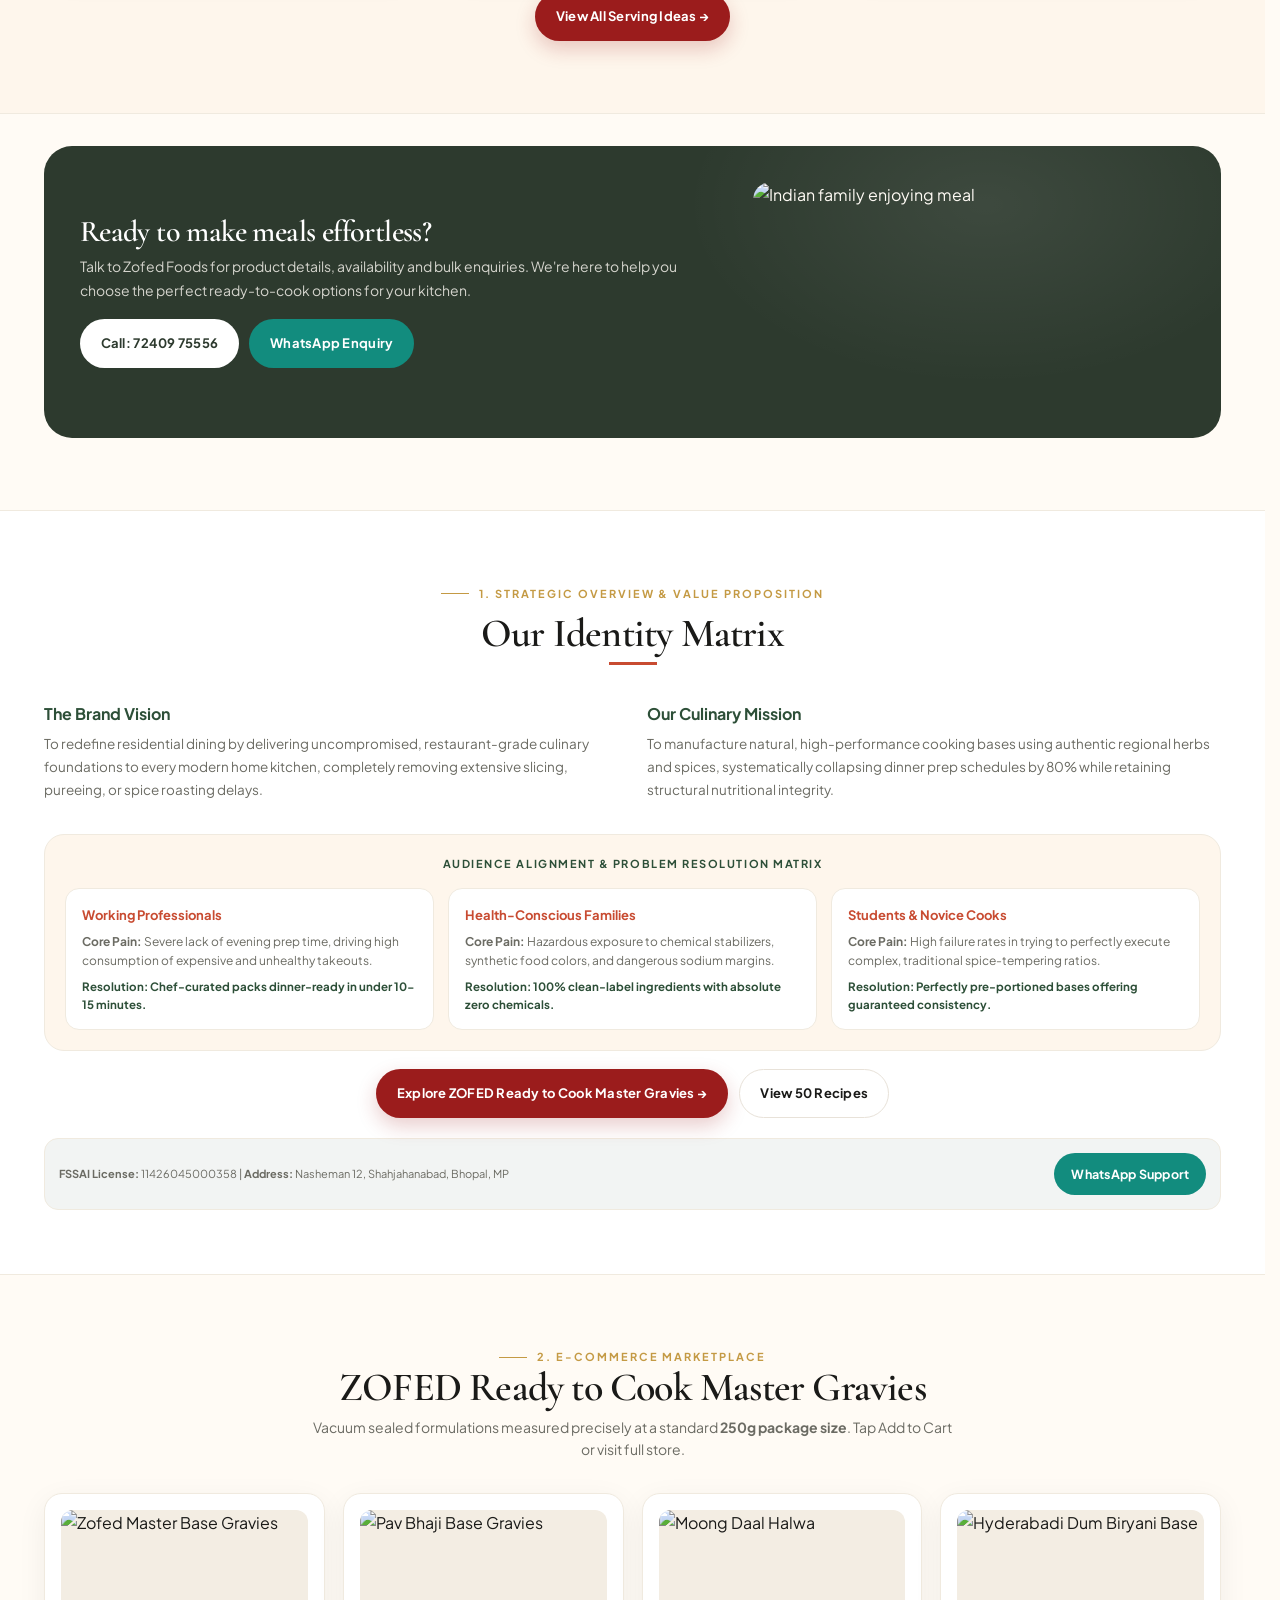
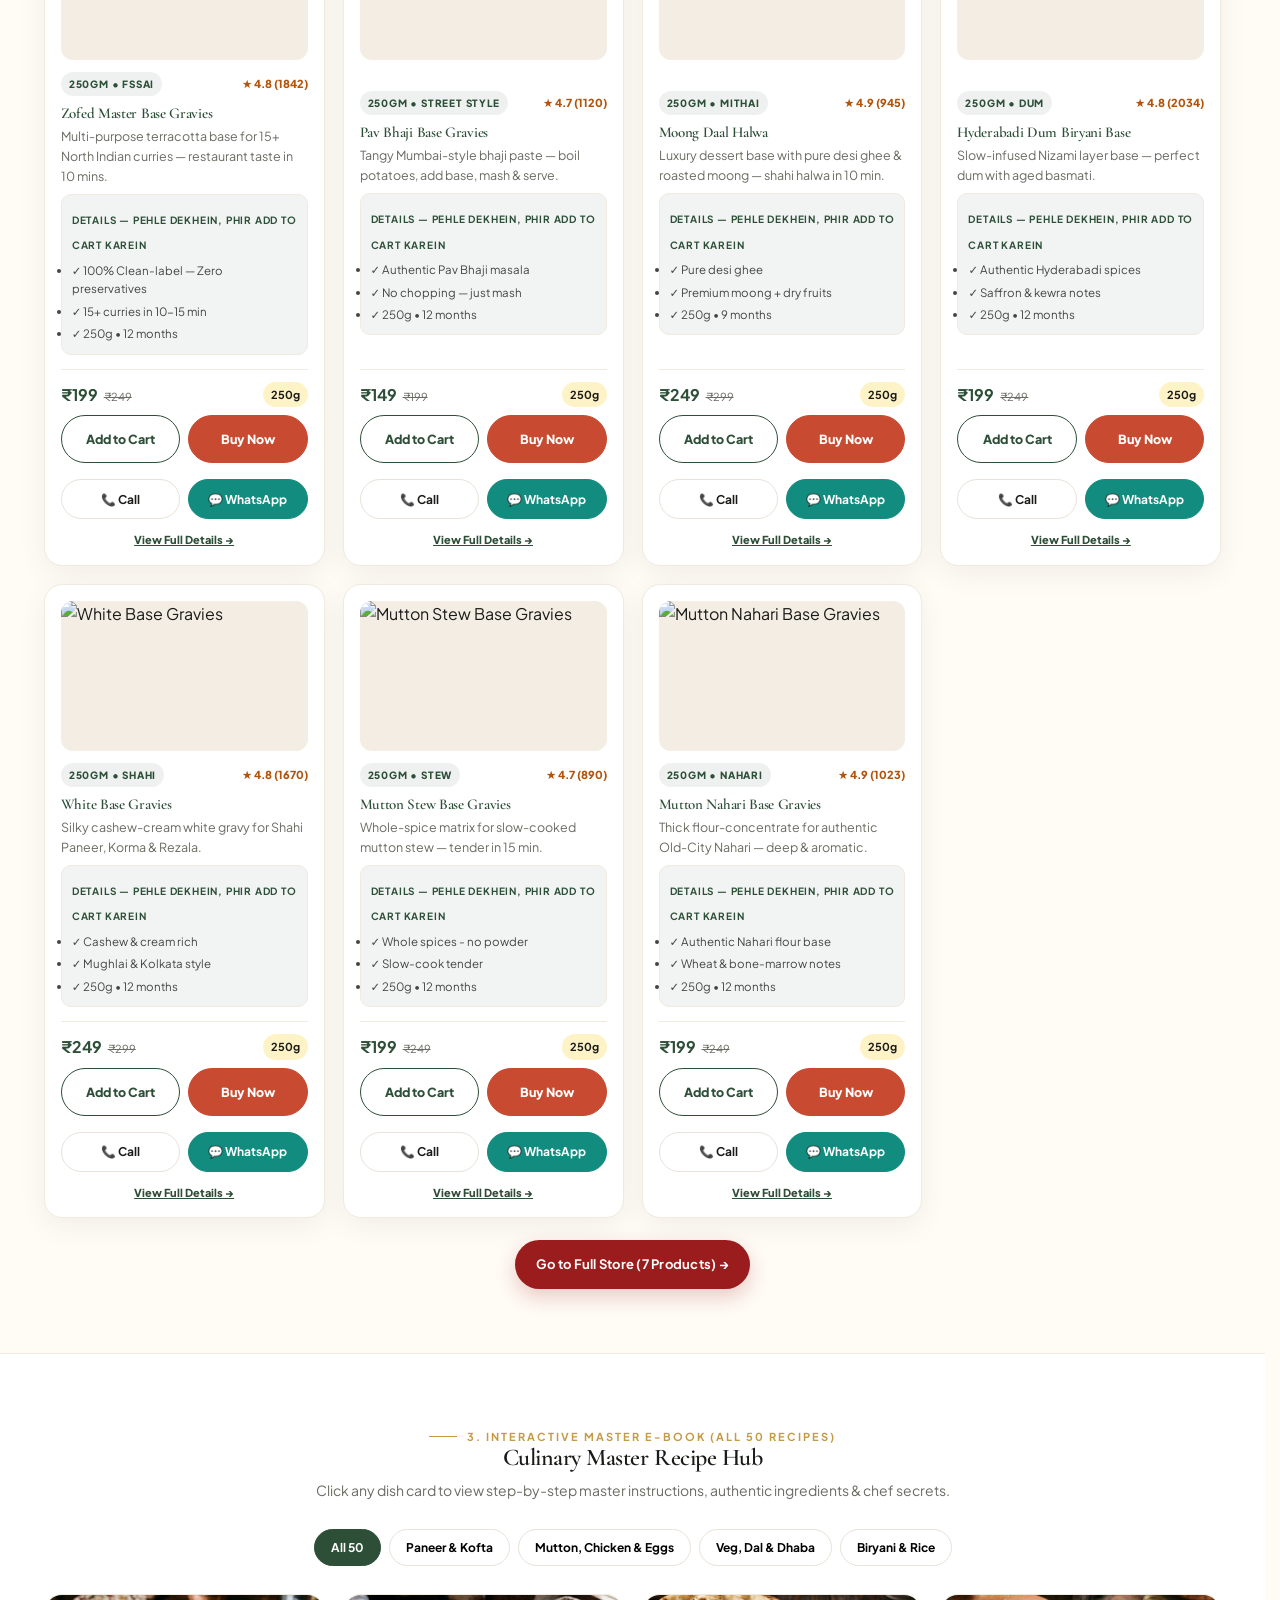
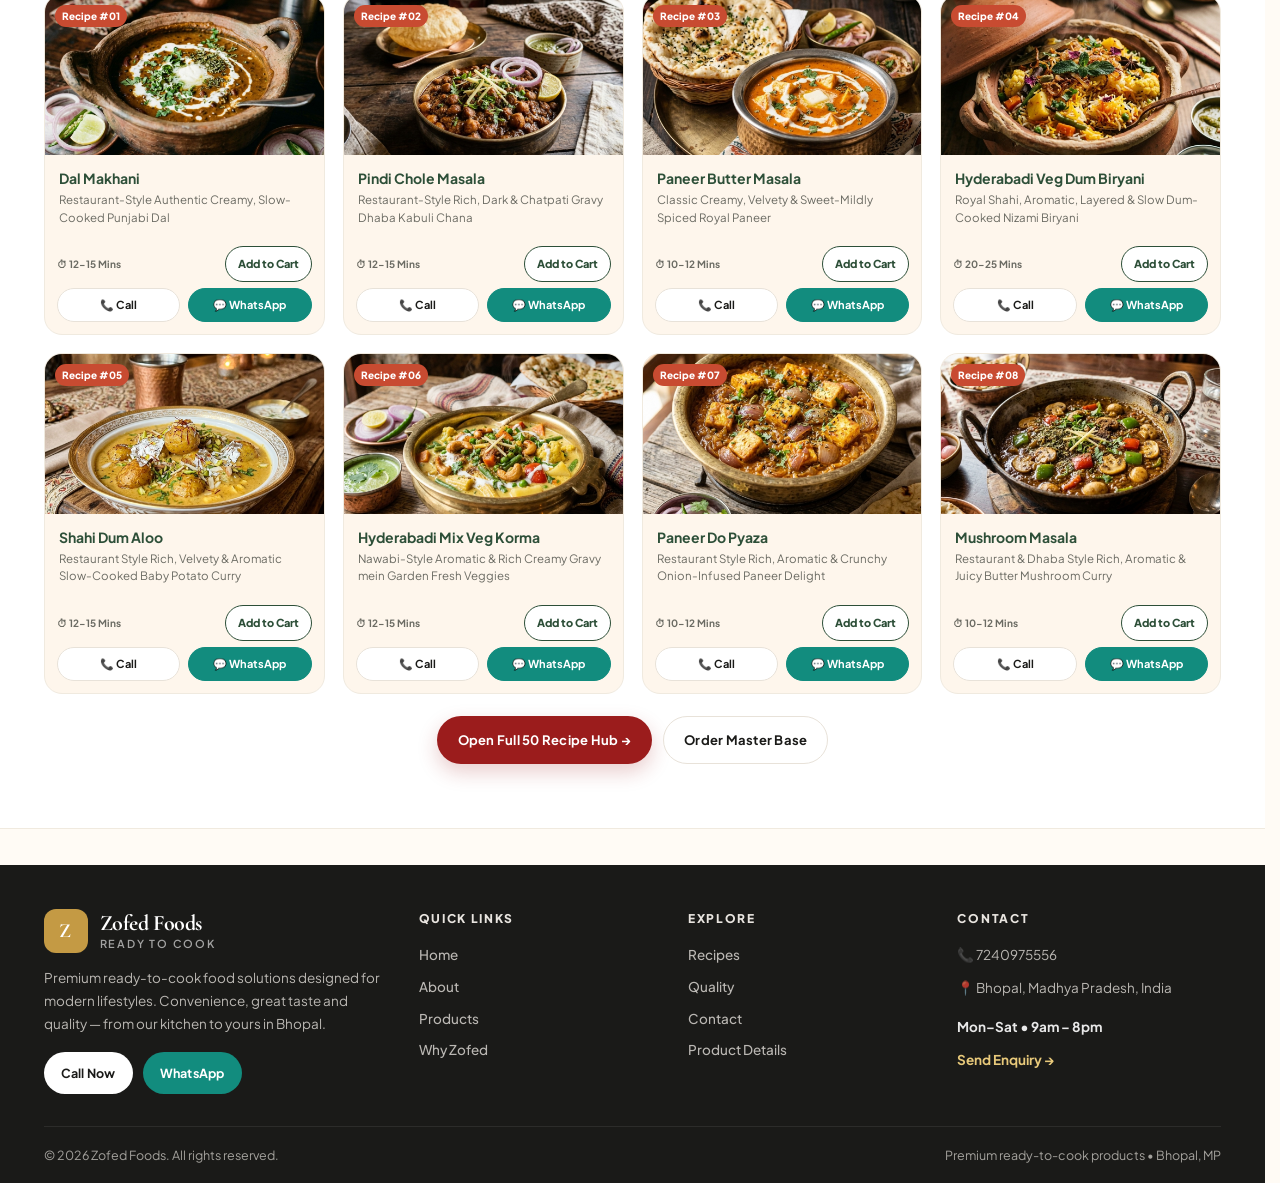
==== commit 73a36ab4: "feat(nav): rename Shop 250gm -> ZOFED Ready to Cook Master Gravies site-wide (desktop+mobile) - inde" ====
--- a/index.html
+++ b/index.html
@@ -32,7 +32,7 @@
       <a href="index.html" class="active">Home</a>
       <a href="about.html">About</a>
       <a href="products.html">Products</a>
-      <a href="store.html">Shop 250gm</a>
+      <a href="store.html">ZOFED Ready to Cook Master Gravies</a>
       <a href="master-recipes.html">50 Recipes</a>
       <a href="recipes.html">Recipes</a>
       <a href="quality.html">Quality</a>
@@ -58,7 +58,7 @@
       <a href="index.html" class="active">Home <span>→</span></a>
       <a href="about.html">About <span>→</span></a>
       <a href="products.html">Products <span>→</span></a>
-      <a href="store.html">Shop 250gm Range <span>→</span></a>
+      <a href="store.html">ZOFED Ready to Cook Master Gravies <span>→</span></a>
       <a href="master-recipes.html">50 Recipe Hub <span>→</span></a>
       <a href="why-zofed.html">Why Zofed <span>→</span></a>
       <a href="recipes.html">Recipes <span>→</span></a>
@@ -72,7 +72,7 @@
     </div>
   </div>
 </div>
-<div class="z-cat-bar"><div class="container z-cat-inner"><a class="z-cat-pill" href="store.html">🛒 Shop 250gm</a><a class="z-cat-pill" href="master-recipes.html">🍛 50 Recipes</a><a class="z-cat-pill" href="#shop-preview">Master Base ₹199</a><a class="z-cat-pill" href="#shop-preview">Biryani Base</a><a class="z-cat-pill" href="#recipe-hub-preview">Veg & Paneer</a><span style="margin-left:auto;font-size:11px;color:var(--muted);white-space:nowrap">⚡ Ready in 10-15 min</span></div></div>
+<div class="z-cat-bar"><div class="container z-cat-inner"><a class="z-cat-pill" href="store.html">🛒 ZOFED Ready to Cook Master Gravies</a><a class="z-cat-pill" href="master-recipes.html">🍛 50 Recipes</a><a class="z-cat-pill" href="#shop-preview">Master Base ₹199</a><a class="z-cat-pill" href="#shop-preview">Biryani Base</a><a class="z-cat-pill" href="#recipe-hub-preview">Veg & Paneer</a><span style="margin-left:auto;font-size:11px;color:var(--muted);white-space:nowrap">⚡ Ready in 10-15 min</span></div></div>
 
 <main>
 <!-- HERO -->
@@ -298,7 +298,7 @@
         <div class="z-aud-card"><b class="t">Students & Novice Cooks</b><p><b>Core Pain:</b> High failure rates in trying to perfectly execute complex, traditional spice-tempering ratios.</p><b class="r">Resolution: Perfectly pre-portioned bases offering guaranteed consistency.</b></div>
       </div>
     </div>
-    <div style="text-align:center;margin-top:18px"><a href="store.html" class="btn btn-primary">Explore 250gm Range →</a> <a href="master-recipes.html" class="btn btn-ghost" style="margin-left:8px">View 50 Recipes</a></div>
+    <div style="text-align:center;margin-top:18px"><a href="store.html" class="btn btn-primary">Explore ZOFED Ready to Cook Master Gravies →</a> <a href="master-recipes.html" class="btn btn-ghost" style="margin-left:8px">View 50 Recipes</a></div>
     <div class="z-reg" style="margin-top:20px">
       <span><b>FSSAI License:</b> 11426045000358 | <b>Address:</b> Nasheman 12, Shahjahanabad, Bhopal, MP</span>
       <a href="https://wa.me/message/K53GKHKZ3VELK1" target="_blank" class="btn btn-whatsapp btn-sm">WhatsApp Support</a>
@@ -311,8 +311,8 @@
   <div class="container">
     <div class="z-store-head">
       <div class="eyebrow" style="justify-content:center">2. E-Commerce Marketplace</div>
-      <h2>Our Premium 250gm Store</h2>
-      <p>Vacuum sealed formulations measured precisely at a standard <b>250gm package size</b>. Tap Add to Cart or visit full store.</p>
+      <h2>ZOFED Ready to Cook Master Gravies</h2>
+      <p>Vacuum sealed formulations measured precisely at a standard <b>250g package size</b>. Tap Add to Cart or visit full store.</p>
     </div>
     <div class="z-prod-grid" id="home-product-grid"></div>
     <div style="text-align:center;margin-top:22px"><a href="store.html" class="btn btn-primary">Go to Full Store (7 Products) →</a></div>
--- a/css/style.css
+++ b/css/style.css
@@ -400,7 +400,7 @@
   .container{ width:min(96vw, 100% - 24px); }
   .nav,.header-actions .btn-ghost,.header-actions .btn-primary{ display:none}
   .hamburger{display:grid; min-width:44px; min-height:44px; }
-  .header-inner{height:64px}
+  .header-inner{height:auto; min-height:56px; padding:8px 0; }
   .hero{ padding:14px 0 0; }
   .hero-grid{padding:14px;border-radius:22px; gap:16px}
   .hero-copy{padding:6px}
--- a/css/zofed-additions.css
+++ b/css/zofed-additions.css
@@ -105,7 +105,8 @@
 .z-drawer{ position:fixed; inset:0; z-index:70; display:none; }
 .z-drawer.open{ display:block; }
 .z-drawer-back{ position:absolute; inset:0; background:rgba(26,26,24,.45); backdrop-filter:blur(4px); }
-.z-drawer-panel{ position:absolute; top:0; right:0; width:min(420px,92vw); height:100%; height:100vh; height:100dvh; height:-webkit-fill-available; background:white; box-shadow:-20px 0 60px rgba(0,0,0,.2); display:flex; flex-direction:column; overflow:hidden; animation:zSlide .32s cubic-bezier(.22,1,.36,1); touch-action:pan-y; }
+:root{ --vh:1vh; }
+.z-drawer-panel{ position:absolute; top:0; right:0; width:min(420px,92vw); height:100%; height:100vh; height:calc(var(--vh, 1vh) * 100); height:100dvh; height:-webkit-fill-available; background:white; box-shadow:-20px 0 60px rgba(0,0,0,.2); display:flex; flex-direction:column; overflow:hidden; animation:zSlide .32s cubic-bezier(.22,1,.36,1); touch-action:pan-y; }
 @keyframes zSlide{ from{ transform:translateX(100%);} to{ transform:translateX(0);} }
 .z-drawer-head{ display:flex; justify-content:space-between; align-items:center; padding:18px 20px; border-bottom:1px solid var(--line-2); flex-shrink:0; }
 .z-ship{ background:var(--cream-2); border:1px solid var(--line-2); border-radius:12px; padding:12px; margin:14px 20px 0; flex-shrink:0; }
@@ -131,13 +132,14 @@
 .z-form{ padding:16px 20px 0; border-top:1px solid var(--line-2); display:grid; gap:10px; }
 .z-form h4{ font-size:11px; letter-spacing:.12em; text-transform:uppercase; color:var(--forest); }
 .z-form label{ font-size:11px; font-weight:700; color:#444; }
-.z-form input, .z-form select, .z-form textarea{ width:100%; padding:10px 12px; border:1px solid var(--line); border-radius:10px; background:var(--cream); font-size:13px; outline:none; }
+.z-form input, .z-form select, .z-form textarea{ width:100%; padding:10px 12px; border:1px solid var(--line); border-radius:10px; background:var(--cream); font-size:16px; outline:none; }
+@media(max-width:720px){ .z-form input, .z-form select, .z-form textarea{ font-size:16px; } }
 .z-form input:focus, .z-form select:focus, .z-form textarea:focus{ border-color:var(--forest); background:white; }
 
 /* — Recipe Modal — */
 .z-modal{ position:fixed; inset:0; z-index:72; display:none; align-items:center; justify-content:center; padding:16px; background:rgba(0,0,0,.6); backdrop-filter:blur(6px); }
 .z-modal.open{ display:flex; }
-.z-modal-card{ background:white; border-radius:20px; max-width:720px; width:100%; max-height:92vh; overflow:auto; padding:20px; position:relative; box-shadow:0 24px 80px rgba(0,0,0,.25); }
+.z-modal-card{ background:white; border-radius:20px; max-width:720px; width:100%; max-height:92dvh; max-height:92vh; max-height:calc(var(--vh,1vh)*92); overflow:auto; -webkit-overflow-scrolling:touch; padding:20px; position:relative; box-shadow:0 24px 80px rgba(0,0,0,.25); }
 .z-modal-close{ position:absolute; top:12px; right:12px; width:36px; height:36px; border-radius:50%; border:1px solid var(--line); background:white; cursor:pointer; font-size:20px; display:grid; place-items:center; }
 .z-modal-img{ height:220px; border-radius:14px; overflow:hidden; background:#eee; margin-bottom:14px; }
 .z-modal-img img{ width:100%; height:100%; object-fit:cover; }
@@ -151,7 +153,7 @@
 .z-pay-note{ font-size:11px; color:var(--muted); background:var(--cream-2); padding:10px 12px; border-radius:10px; margin-top:8px; line-height:1.6; }
 
 /* — Sticky Mobile Cart Bar — */
-.z-mobile-cart{ display:none; position:fixed; bottom:0; left:0; right:0; z-index:48; background:white; border-top:1px solid var(--line); padding:10px 12px calc(10px + env(safe-area-inset-bottom)); box-shadow:0 -8px 30px rgba(0,0,0,.08); }
+.z-mobile-cart{ display:none; position:fixed; bottom:0; left:0; right:0; z-index:48; background:white; border-top:1px solid var(--line); padding:10px 12px calc(10px + env(safe-area-inset-bottom)); box-shadow:0 -8px 30px rgba(0,0,0,.08); padding-bottom:calc(10px + env(safe-area-inset-bottom, 0px)); }
 .z-mobile-cart-inner{ display:flex; gap:10px; }
 .z-mobile-cart-info{ flex:1; }
 .z-mobile-cart-info b{ font-size:13px; color:var(--forest); }
@@ -169,9 +171,28 @@
 img{ height:auto; max-width:100%; }
 *{ overflow-wrap:break-word; word-break:break-word; }
 
+/* — Android & iOS tap & scroll polish — */
+*{ -webkit-tap-highlight-color:transparent; }
+button, a{ touch-action:manipulation; }
+input, select, textarea{ touch-action:manipulation; }
+/* — Fix header overlap seen on Android screenshot — */
+@media(max-width:720px){
+  .zofed-announce{ padding:8px 10px; gap:6px; }
+  .zofed-announce span{ line-height:1.4; }
+}
 /* Responsive - Ecom Optimized */
 @media(max-width:1024px){ .z-prod-grid{ grid-template-columns:repeat(3,1fr);} .z-recipe-grid{ grid-template-columns:repeat(3,1fr);} .z-cat-bar{ top:64px; } }
 @media(max-width:720px){
+  /* Header brand fix - prevent 3-line wrap seen in screenshot */
+  .brand-text span{ display:none; }
+  .brand-text strong{ font-size:17px; white-space:nowrap; }
+  .brand{ gap:8px; }
+  .header-inner{ height:auto; min-height:56px; padding:8px 0; }
+  .header-actions{ gap:6px; }
+  .header-actions .btn-whatsapp{ padding:8px 14px; font-size:12px; }
+  .zofed-cart-btn{ width:38px; height:38px; }
+  /* Cat bar - not sticky on mobile to avoid overlap with announcement */
+  .z-cat-bar{ position:static; top:auto; }
   .z-ident-grid{ grid-template-columns:1fr; gap:18px; }
   .z-aud-grid{ grid-template-columns:1fr; }
   .z-prod-grid{ grid-template-columns:1fr 1fr; gap:12px; }
@@ -192,8 +213,7 @@
   .z-prod{ padding:12px; }
   .z-prod h3{ font-size:14px; }
   .z-r-img{ height:140px; }
-  .z-cat-bar{ top:64px; }
-  .z-cat-inner{ padding:8px 0; gap:8px; -webkit-overflow-scrolling:touch; scroll-snap-type:x proximity; }
+  .z-cat-inner{ padding:8px 12px; gap:8px; -webkit-overflow-scrolling:touch; scroll-snap-type:x proximity; margin:0 -12px; padding-inline:12px; }
   .z-cat-pill{ padding:7px 12px; font-size:12px; min-height:36px; scroll-snap-align:start; }
   .z-btn-cart, .z-btn-buy{ min-height:48px; font-size:14px; }
   .z-btn-call, .z-btn-wa{ min-height:48px; }
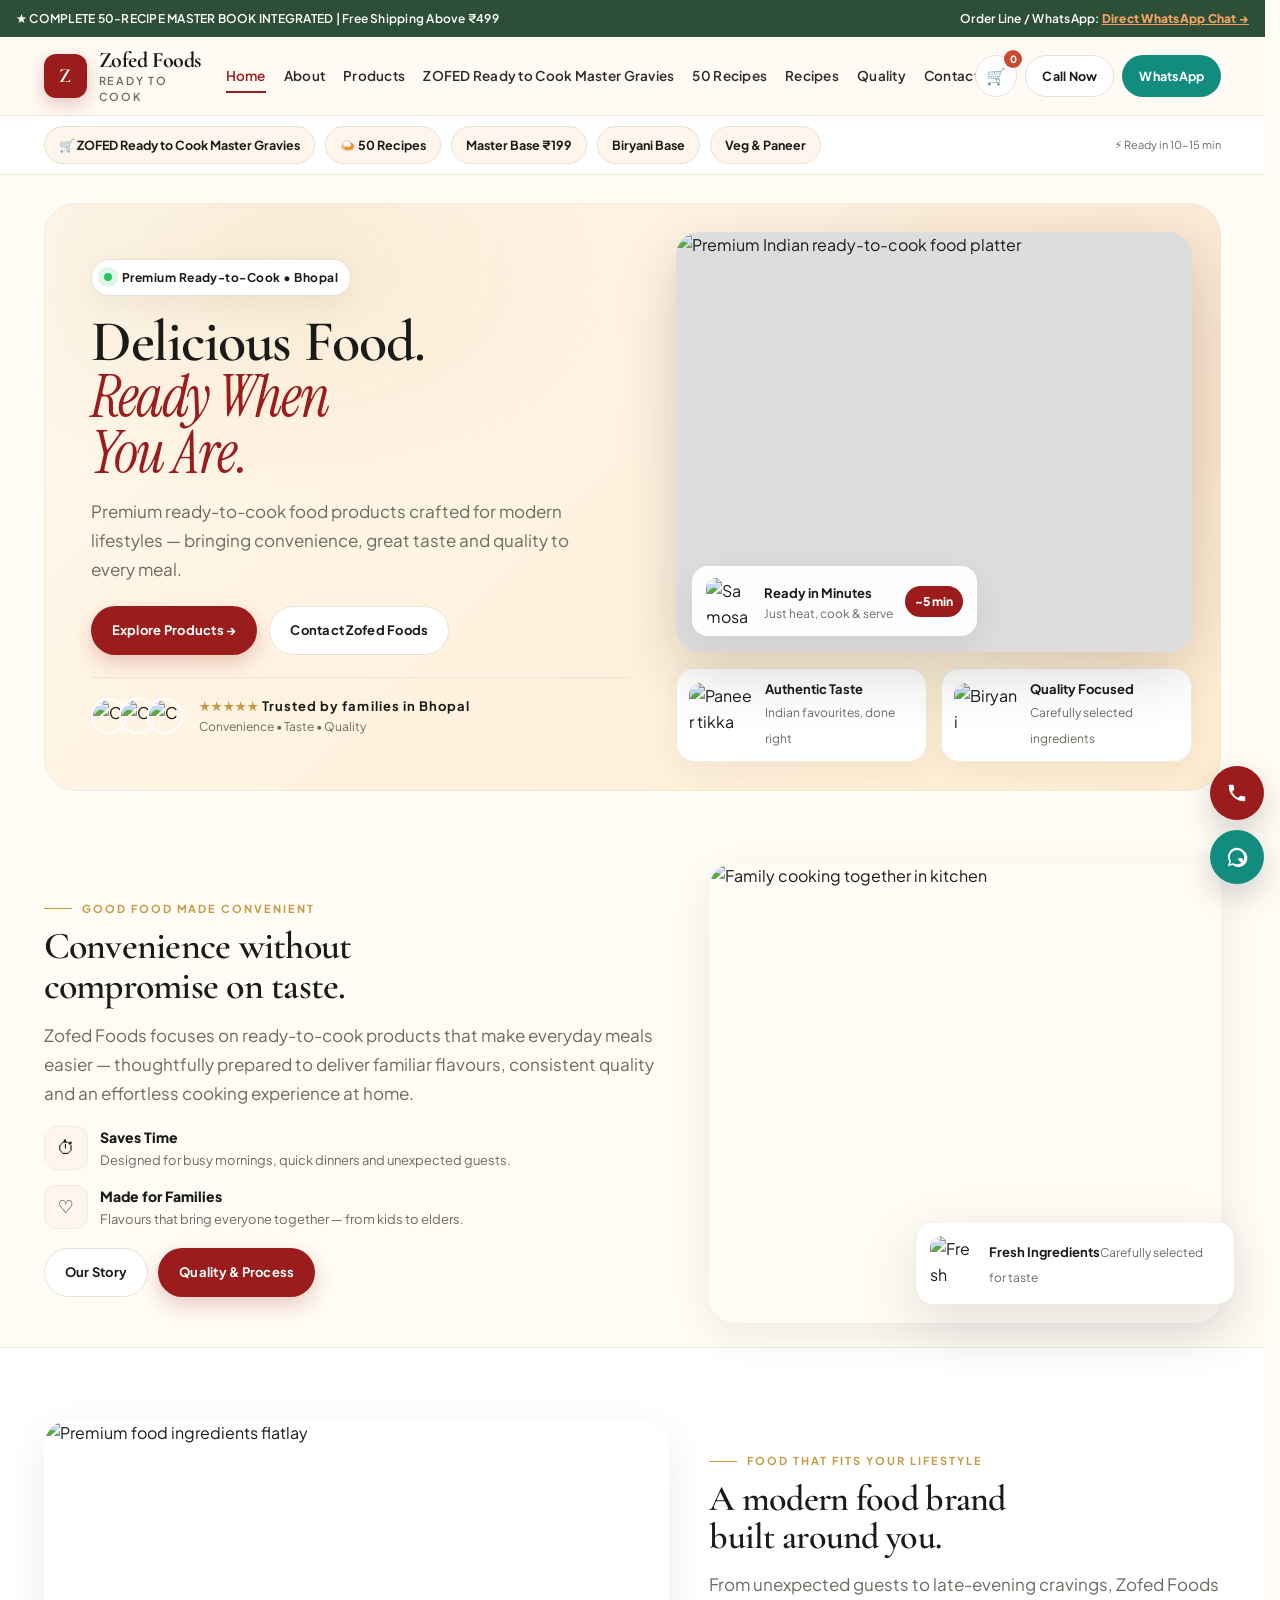
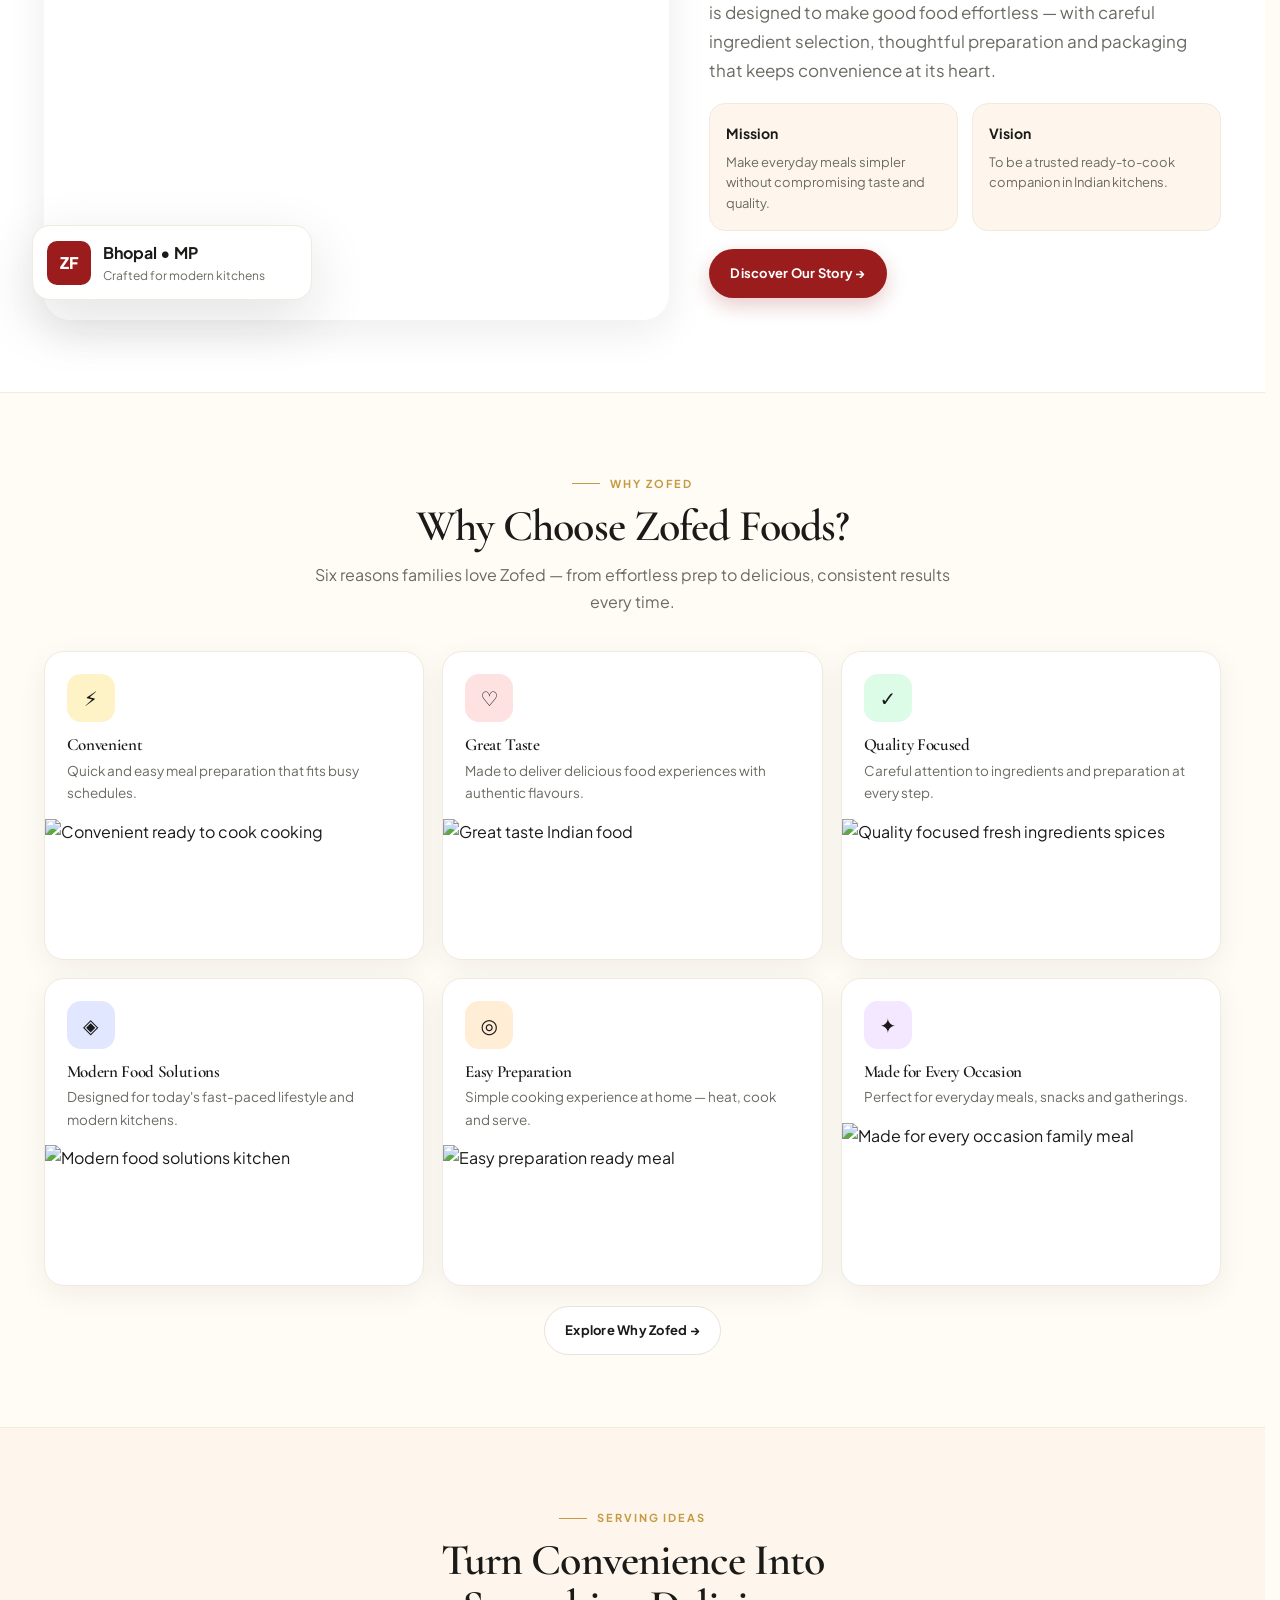
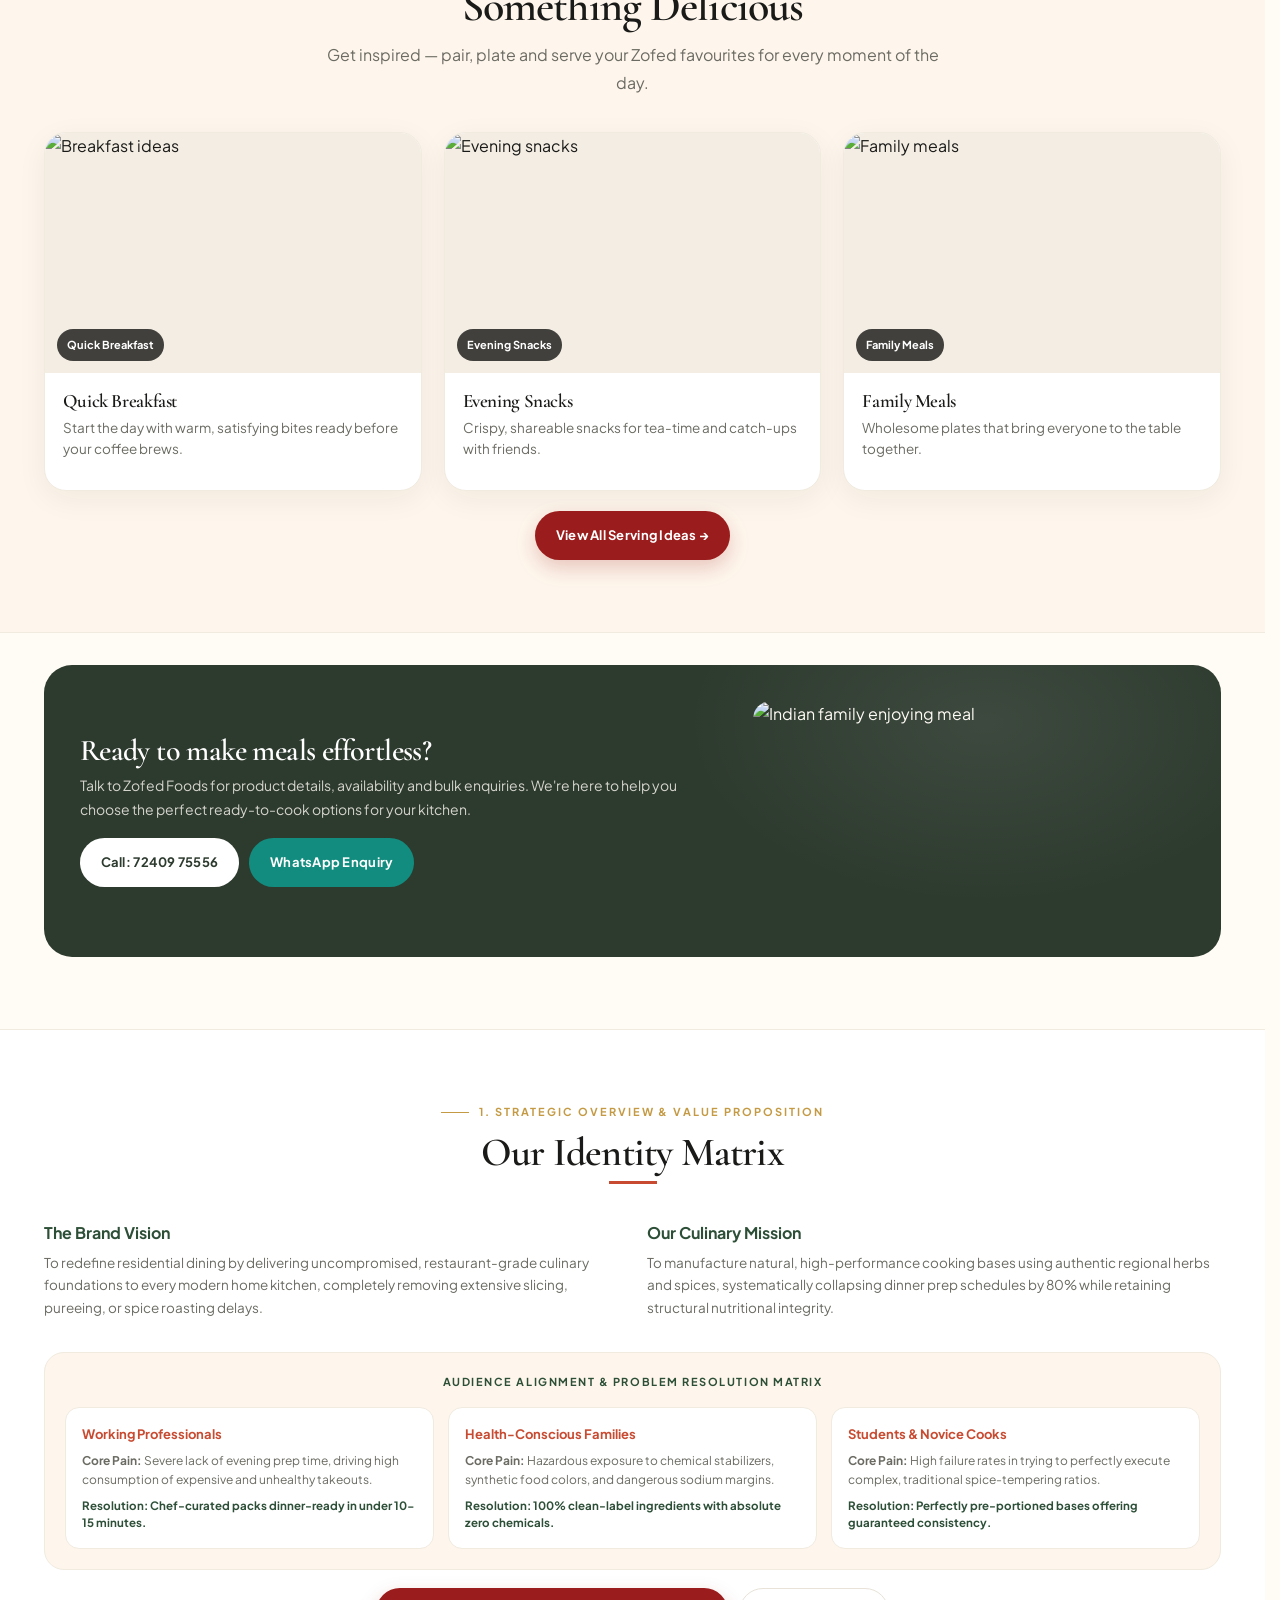
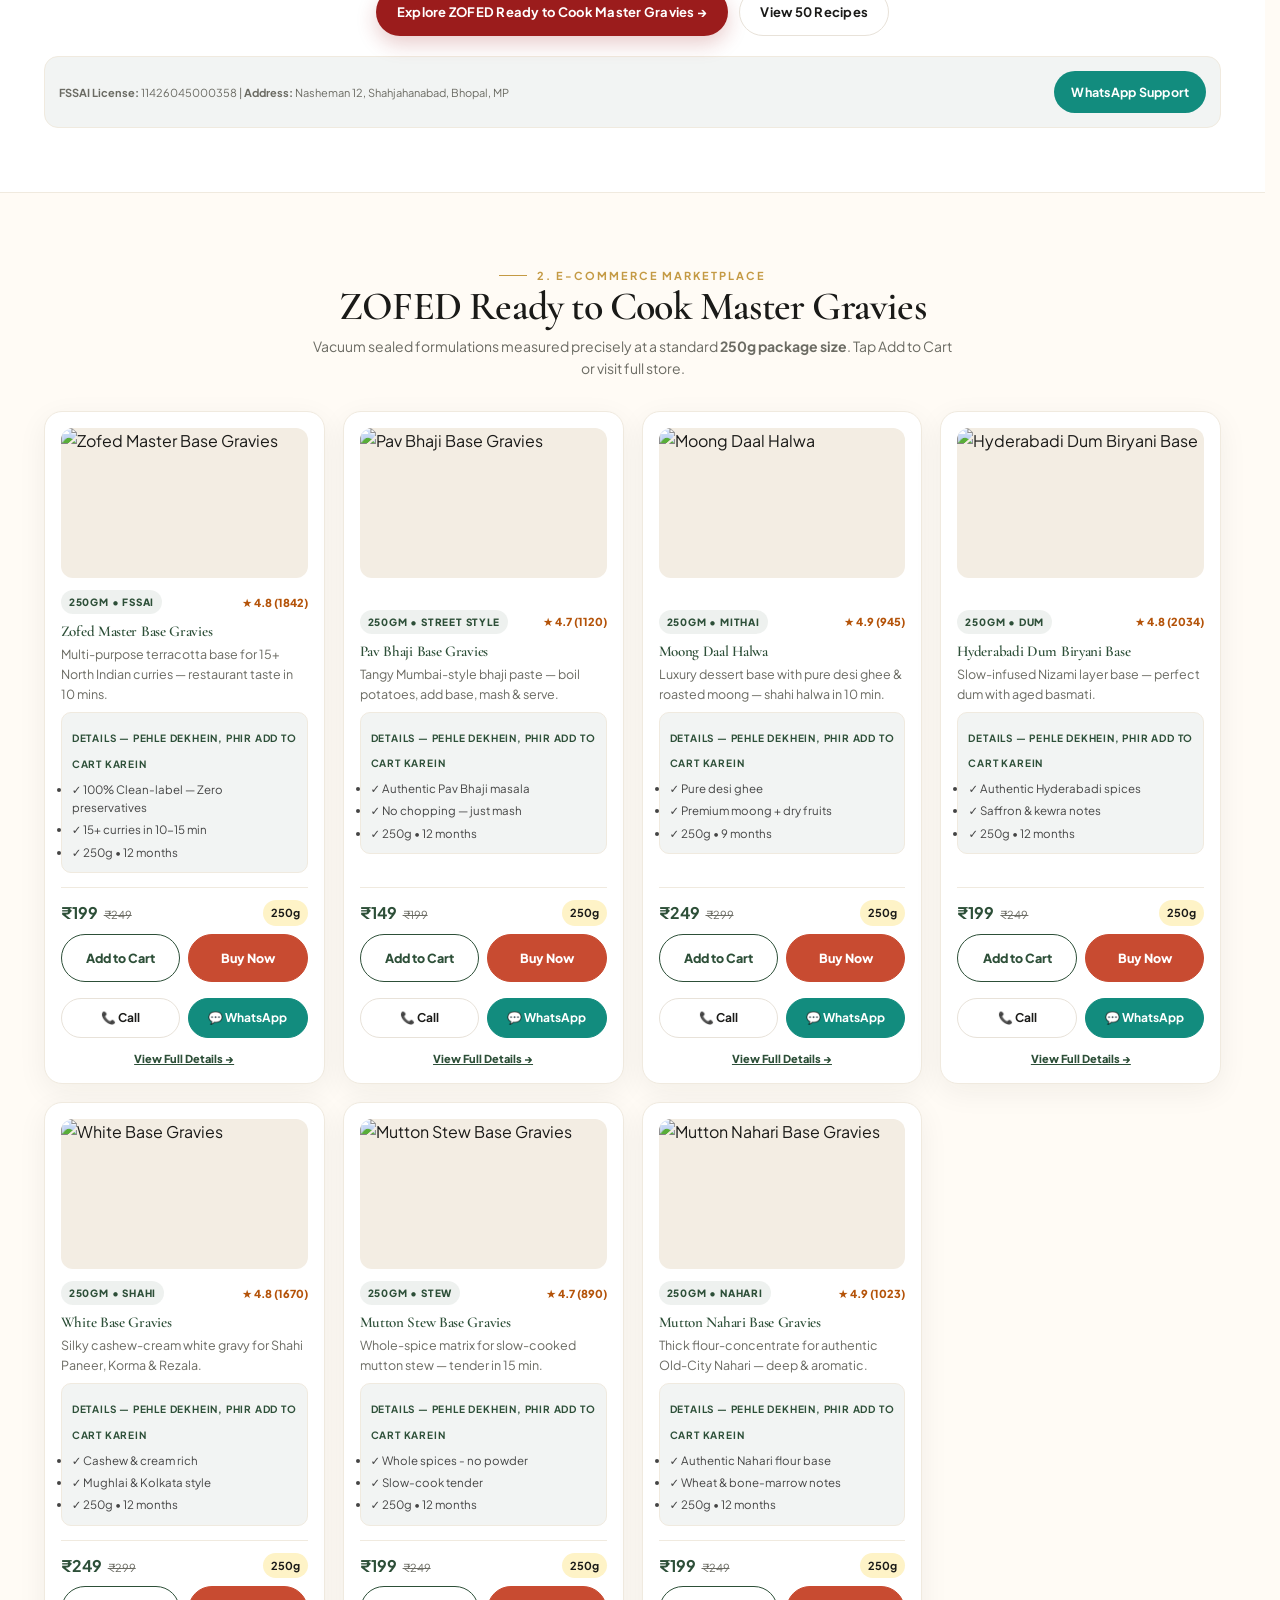
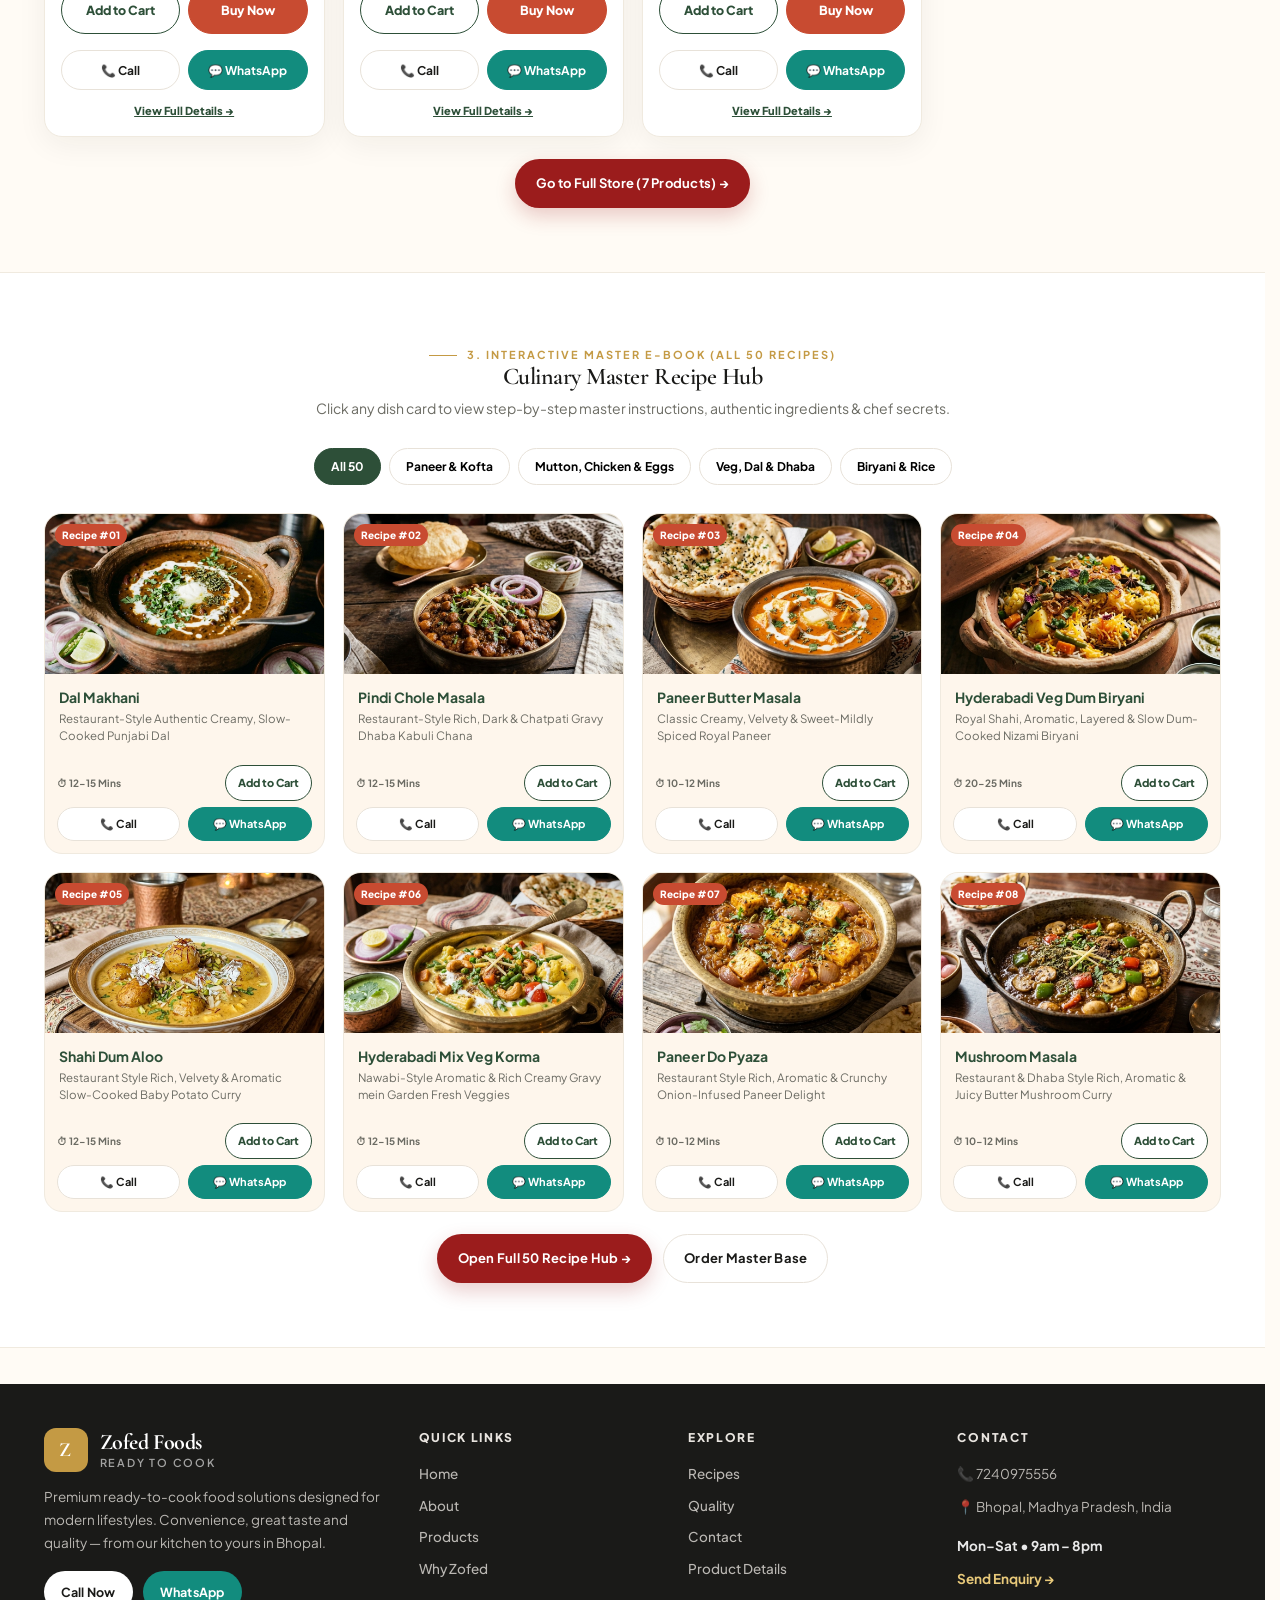
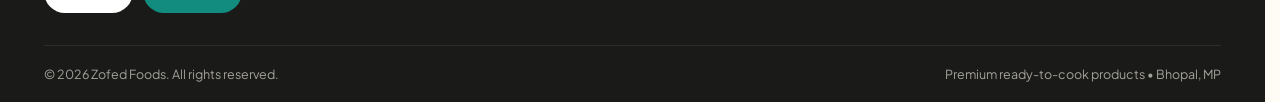
==== commit 48662e96: "feat(home): remove Our Range / Discover Zofed Foods section - index.html:154-189 deleted PRODUCTS PR" ====
--- a/index.html
+++ b/index.html
@@ -151,43 +151,6 @@
   </div>
 </section>
 
-<!-- PRODUCTS PREVIEW -->
-<section class="section">
-  <div class="container">
-    <div class="section-head reveal">
-      <div class="eyebrow" style="justify-content:center">Our Range</div>
-      <h2>Discover Zofed Foods</h2>
-      <p>Explore our ready-to-cook categories — thoughtfully curated for everyday meals, snacks and gatherings. Each range is crafted for convenience, flavour and quality.</p>
-    </div>
-    <div class="grid-3">
-      <a href="products.html" class="card reveal">
-        <div class="card-media"><img src="https://images.unsplash.com/photo-1606491956689-2ea866880c84?w=600&q=80&auto=format&fit=crop" alt="Ready to cook snacks samosa" loading="lazy" decoding="async"><span class="card-badge">Popular • Snacks</span></div>
-        <div class="card-body"><h3>Ready-to-Cook Snacks</h3><p>Crispy, golden and utterly craveable — perfect for tea-time and parties.</p><span class="card-link">View Products</span></div>
-      </a>
-      <a href="products.html" class="card reveal delay-1">
-        <div class="card-media"><img src="https://images.unsplash.com/photo-1585937421612-70a008356fbe?w=600&q=80&auto=format&fit=crop" alt="Instant meal curry" loading="lazy" decoding="async"><span class="card-badge">Everyday • Meals</span></div>
-        <div class="card-body"><h3>Instant Meal Solutions</h3><p>Wholesome, satisfying meals ready in minutes for busy weekdays.</p><span class="card-link">View Products</span></div>
-      </a>
-      <a href="products.html" class="card reveal delay-2">
-        <div class="card-media"><img src="https://images.unsplash.com/photo-1565557623262-b51c2513a641?w=600&q=80&auto=format&fit=crop" alt="Frozen delicacies" loading="lazy" decoding="async"><span class="card-badge">Frozen • Delicacies</span></div>
-        <div class="card-body"><h3>Frozen / Ready-to-Cook Delicacies</h3><p>Chef-inspired delicacies that retain freshness and restaurant-like taste.</p><span class="card-link">View Products</span></div>
-      </a>
-      <a href="products.html" class="card reveal">
-        <div class="card-media"><img src="https://images.unsplash.com/photo-1504674900247-0877df9cc836?w=600&q=80&auto=format&fit=crop" alt="Indian favorites thali" loading="lazy" decoding="async"><span class="card-badge">Favourites • Indian</span></div>
-        <div class="card-body"><h3>Indian Favorites</h3><p>Beloved classics — from street-style bites to homestyle curries.</p><span class="card-link">View Products</span></div>
-      </a>
-      <a href="products.html" class="card reveal delay-1">
-        <div class="card-media"><img src="https://images.unsplash.com/photo-1547592180-85f173990554?w=600&q=80&auto=format&fit=crop" alt="Quick meal" loading="lazy" decoding="async"><span class="card-badge">Quick • Meals</span></div>
-        <div class="card-body"><h3>Quick Meal Options</h3><p>Light, fast and delicious — when you need something tasty, now.</p><span class="card-link">View Products</span></div>
-      </a>
-      <a href="products.html" class="card reveal delay-2" style="background:var(--sage);color:white;border-color:transparent">
-        <div class="card-media" style="height:200px"><img src="https://images.unsplash.com/photo-1555939594-58d7cb561ad1?w=600&q=80&auto=format&fit=crop" alt="Explore all products" style="opacity:.92" loading="lazy" decoding="async"></div>
-        <div class="card-body"><h3 style="color:white">Explore Full Catalog</h3><p style="color:rgba(255,255,255,0.8)">Browse categories, search and enquire — all in one premium catalog.</p><span class="card-link" style="color:var(--gold-light)">Browse Products →</span></div>
-      </a>
-    </div>
-  </div>
-</section>
-
 <!-- ABOUT SNIPPET -->
 <section class="section" style="background:white;border-top:1px solid var(--line-2);border-bottom:1px solid var(--line-2)">
   <div class="container">
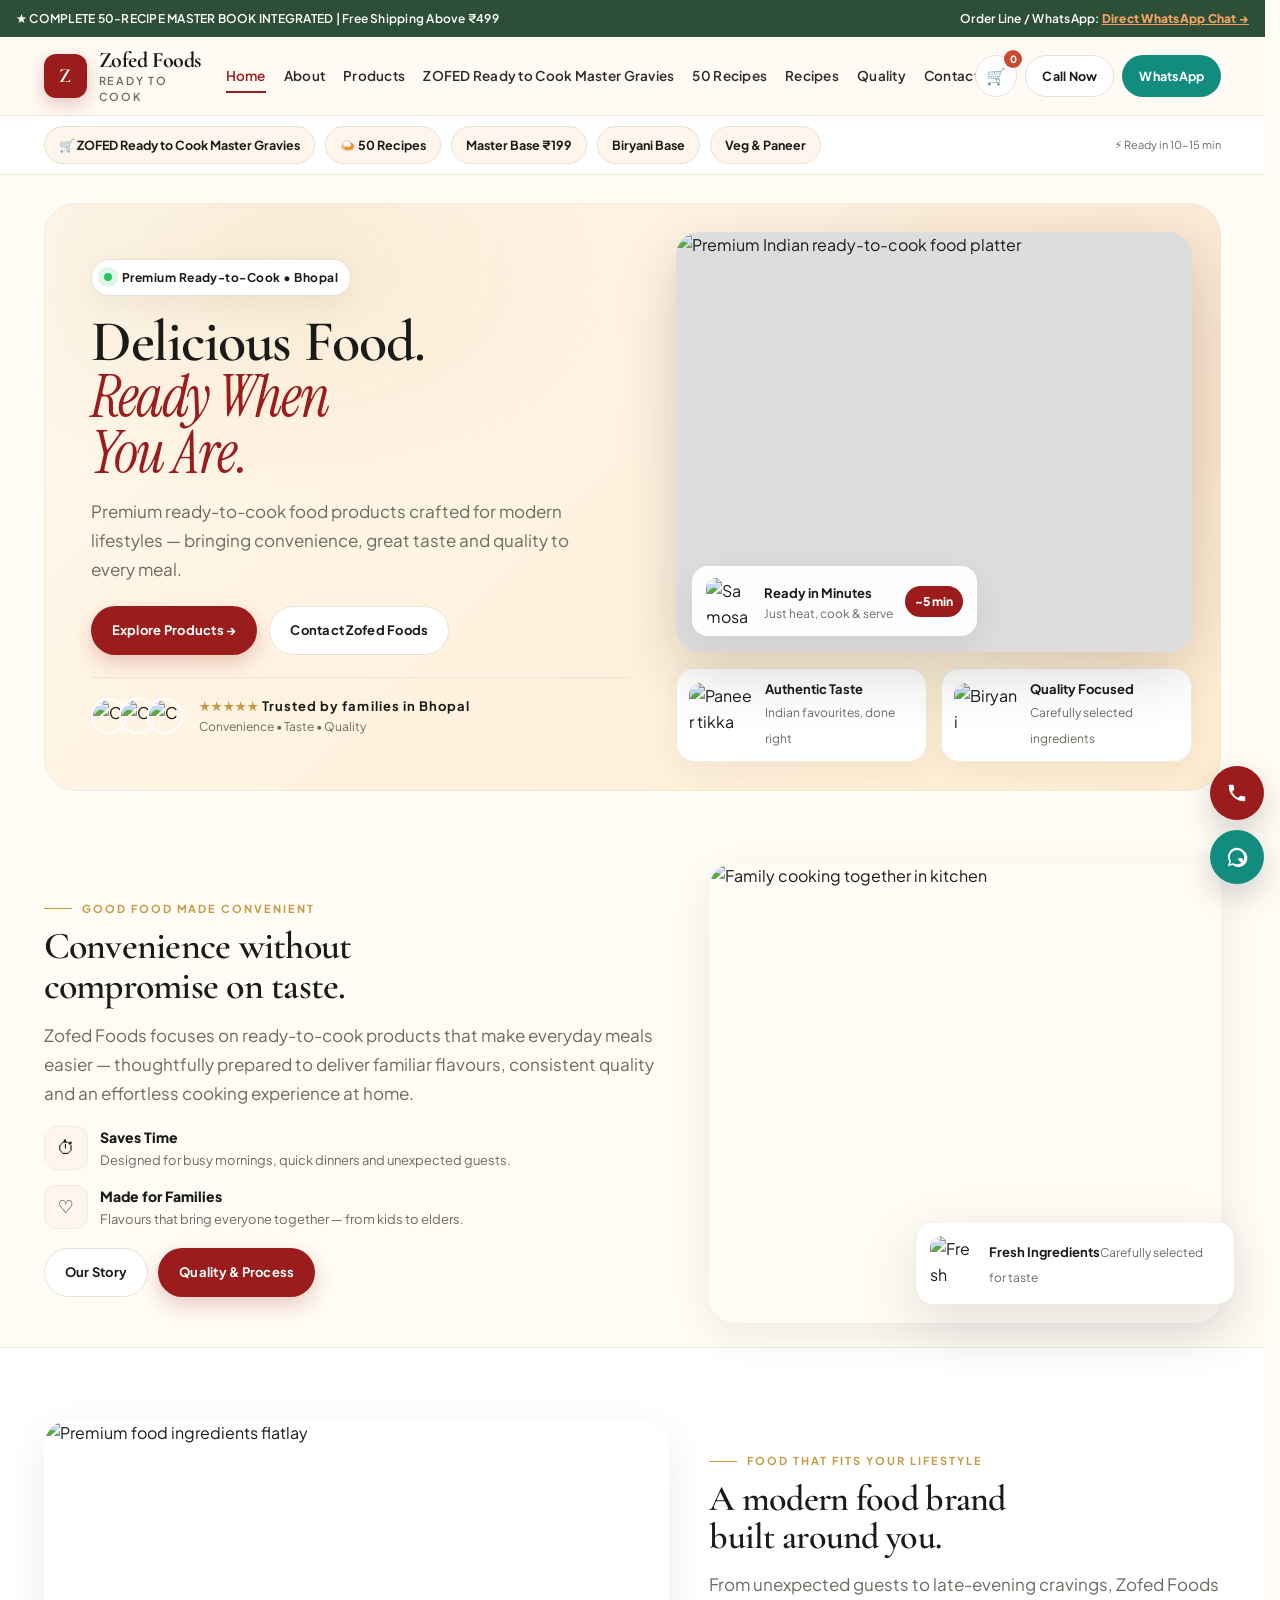
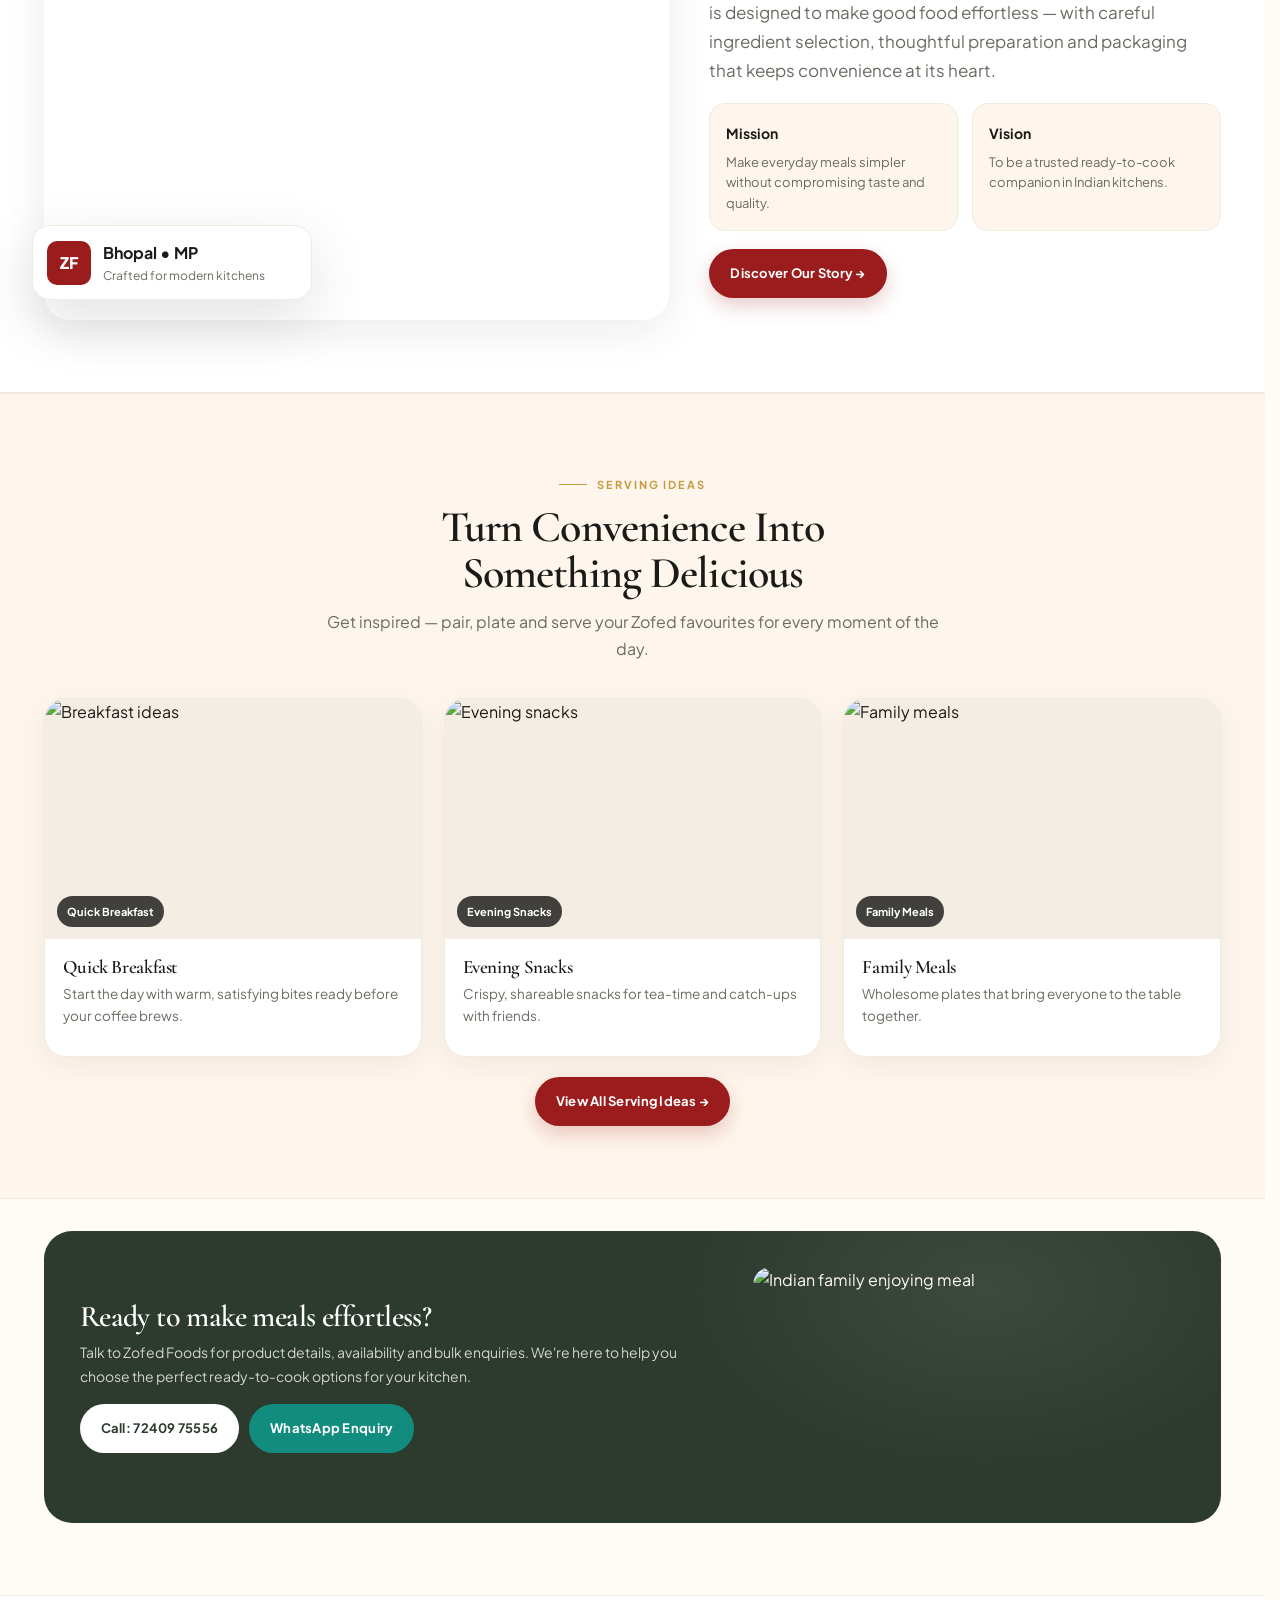
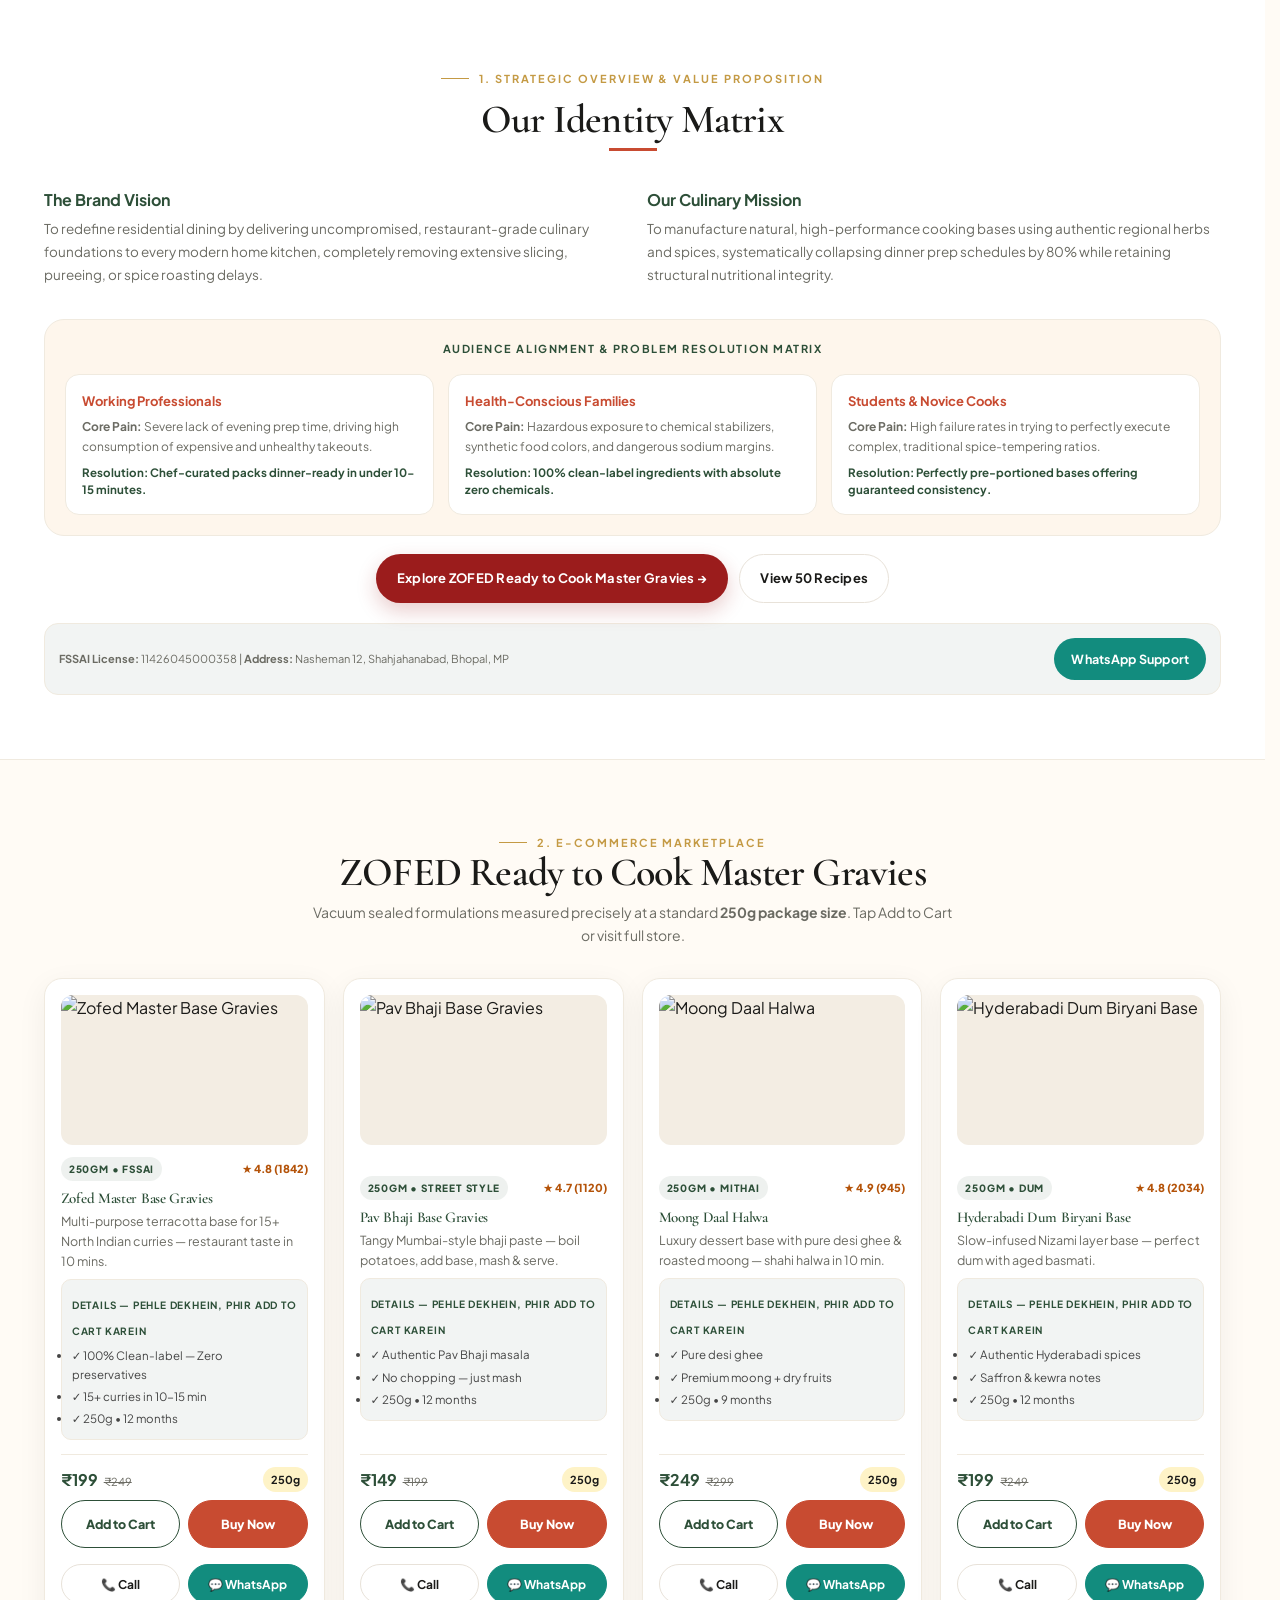
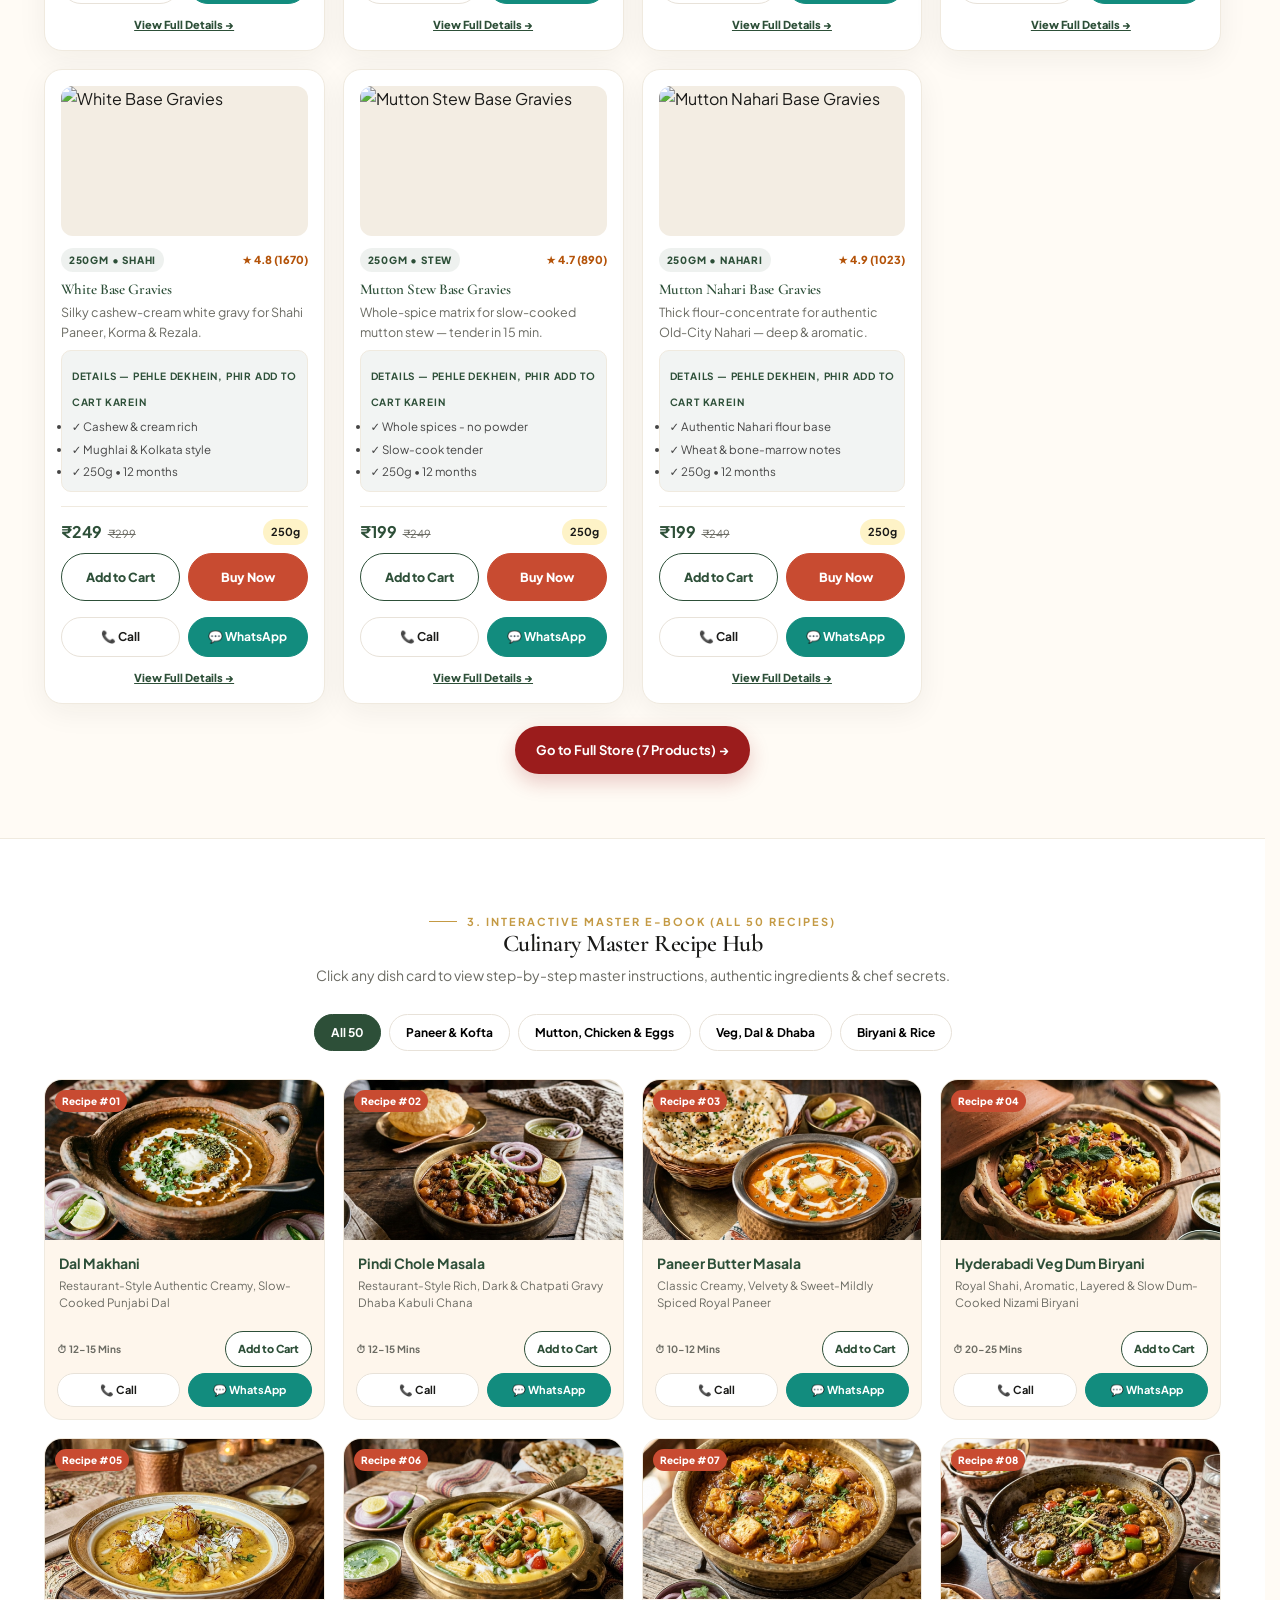
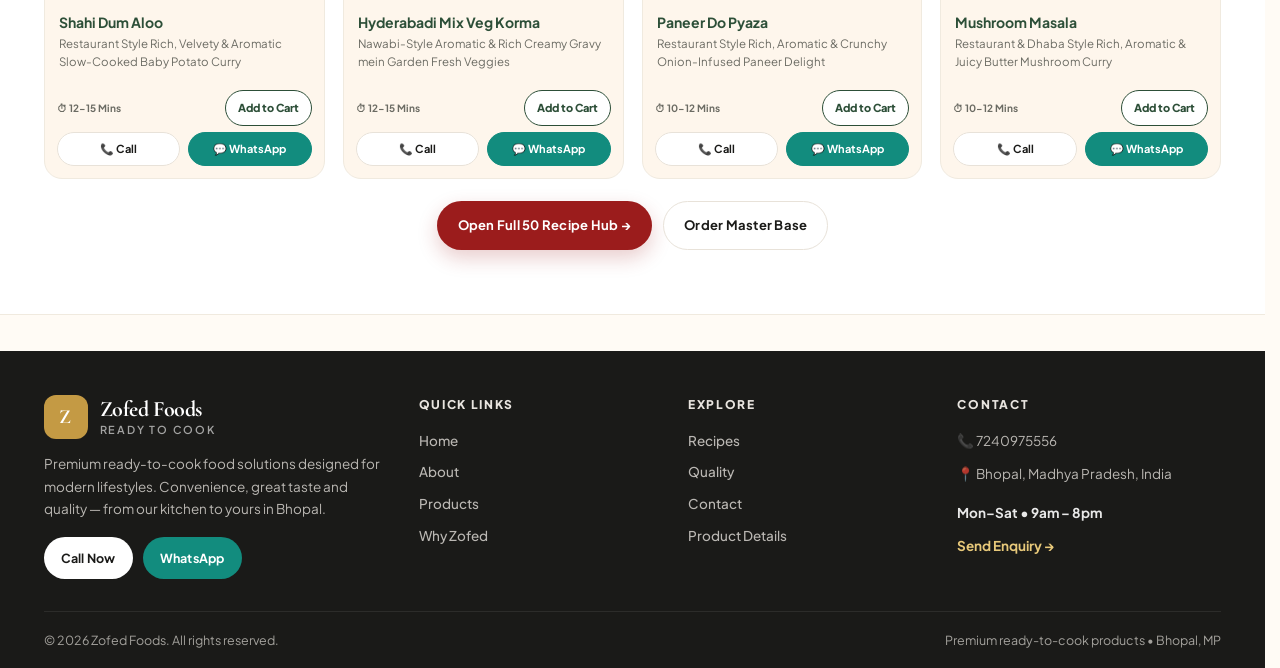
==== commit 9f5c4d28: "feat(home): remove Why Choose Zofed Foods six-cards section - index.html:179-197 deleted WHY section" ====
--- a/index.html
+++ b/index.html
@@ -176,26 +176,6 @@
   </div>
 </section>
 
-<!-- WHY -->
-<section class="section">
-  <div class="container">
-    <div class="section-head reveal">
-      <div class="eyebrow" style="justify-content:center">Why Zofed</div>
-      <h2>Why Choose Zofed Foods?</h2>
-      <p>Six reasons families love Zofed — from effortless prep to delicious, consistent results every time.</p>
-    </div>
-    <div class="why-grid">
-      <div class="why-card reveal" style="overflow:hidden;padding:0"><div style="padding:22px 22px 0"><div class="why-icon" style="background:#FEF3C7">⚡</div><h3>Convenient</h3><p>Quick and easy meal preparation that fits busy schedules.</p></div><div style="height:140px;margin-top:14px;overflow:hidden"><img src="https://images.unsplash.com/photo-1556911220-e15b29be8c8f?w=400&q=80&auto=format&fit=crop" alt="Convenient ready to cook cooking" style="width:100%;height:100%;object-fit:cover" loading="lazy"></div></div>
-      <div class="why-card reveal delay-1" style="overflow:hidden;padding:0"><div style="padding:22px 22px 0"><div class="why-icon" style="background:#FEE2E2">♡</div><h3>Great Taste</h3><p>Made to deliver delicious food experiences with authentic flavours.</p></div><div style="height:140px;margin-top:14px;overflow:hidden"><img src="https://images.unsplash.com/photo-1504674900247-0877df9cc836?w=400&q=80&auto=format&fit=crop" alt="Great taste Indian food" style="width:100%;height:100%;object-fit:cover" loading="lazy"></div></div>
-      <div class="why-card reveal delay-2" style="overflow:hidden;padding:0"><div style="padding:22px 22px 0"><div class="why-icon" style="background:#DCFCE7">✓</div><h3>Quality Focused</h3><p>Careful attention to ingredients and preparation at every step.</p></div><div style="height:140px;margin-top:14px;overflow:hidden"><img src="https://images.unsplash.com/photo-1476124369491-e7addf5db371?w=400&q=80&auto=format&fit=crop" alt="Quality focused fresh ingredients spices" style="width:100%;height:100%;object-fit:cover" loading="lazy"></div></div>
-      <div class="why-card reveal" style="overflow:hidden;padding:0"><div style="padding:22px 22px 0"><div class="why-icon" style="background:#E0E7FF">◈</div><h3>Modern Food Solutions</h3><p>Designed for today's fast-paced lifestyle and modern kitchens.</p></div><div style="height:140px;margin-top:14px;overflow:hidden"><img src="https://images.unsplash.com/photo-1556910103-1c02745aae4d?w=400&q=80&auto=format&fit=crop" alt="Modern food solutions kitchen" style="width:100%;height:100%;object-fit:cover" loading="lazy"></div></div>
-      <div class="why-card reveal delay-1" style="overflow:hidden;padding:0"><div style="padding:22px 22px 0"><div class="why-icon" style="background:#FFEDD5">◎</div><h3>Easy Preparation</h3><p>Simple cooking experience at home — heat, cook and serve.</p></div><div style="height:140px;margin-top:14px;overflow:hidden"><img src="https://images.unsplash.com/photo-1555939594-58d7cb561ad1?w=400&q=80&auto=format&fit=crop" alt="Easy preparation ready meal" style="width:100%;height:100%;object-fit:cover" loading="lazy"></div></div>
-      <div class="why-card reveal delay-2" style="overflow:hidden;padding:0"><div style="padding:22px 22px 0"><div class="why-icon" style="background:#F3E8FF">✦</div><h3>Made for Every Occasion</h3><p>Perfect for everyday meals, snacks and gatherings.</p></div><div style="height:140px;margin-top:14px;overflow:hidden"><img src="https://images.unsplash.com/photo-1414235077428-338989a2e8c0?w=400&q=80&auto=format&fit=crop" alt="Made for every occasion family meal" style="width:100%;height:100%;object-fit:cover" loading="lazy"></div></div>
-    </div>
-    <div style="text-align:center;margin-top:20px"><a href="why-zofed.html" class="btn btn-ghost">Explore Why Zofed →</a></div>
-  </div>
-</section>
-
 <!-- RECIPES TEASER -->
 <section class="section" style="background:var(--cream-2);border-top:1px solid var(--line-2);border-bottom:1px solid var(--line-2)">
   <div class="container">
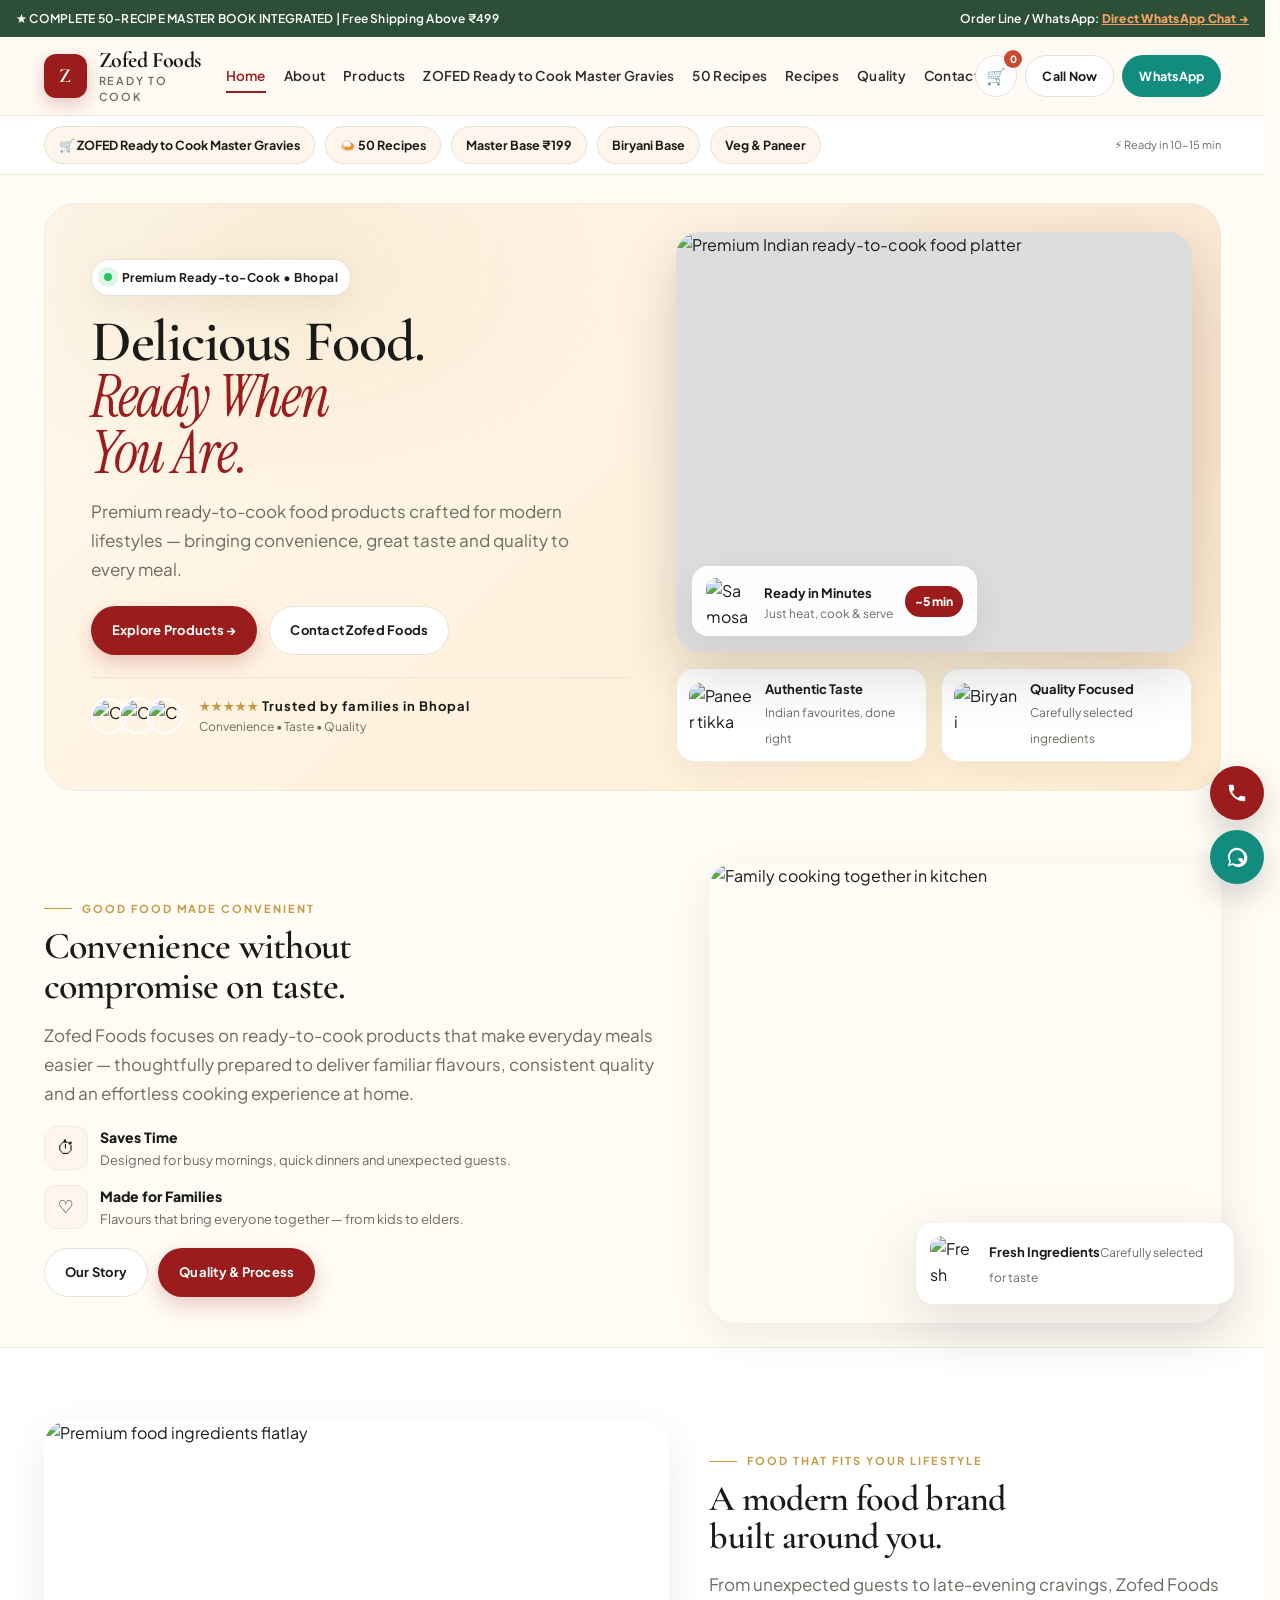
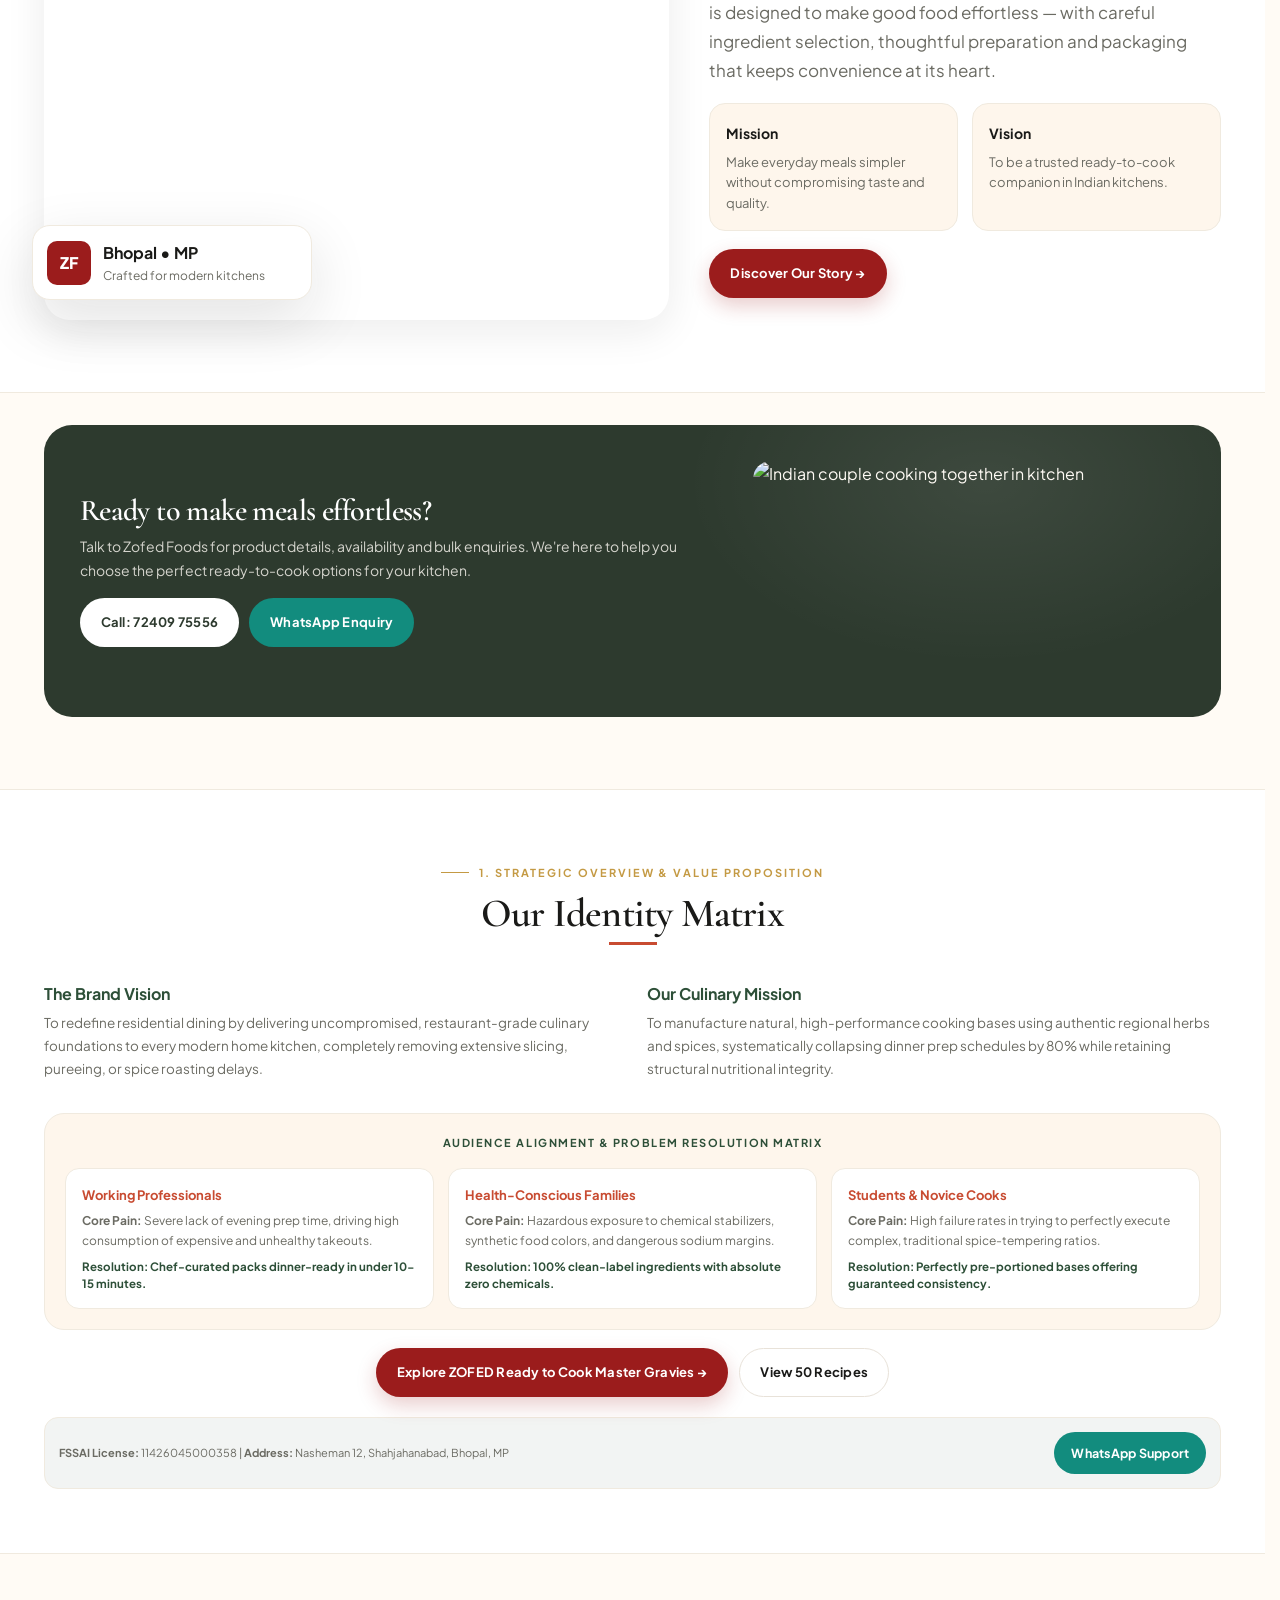
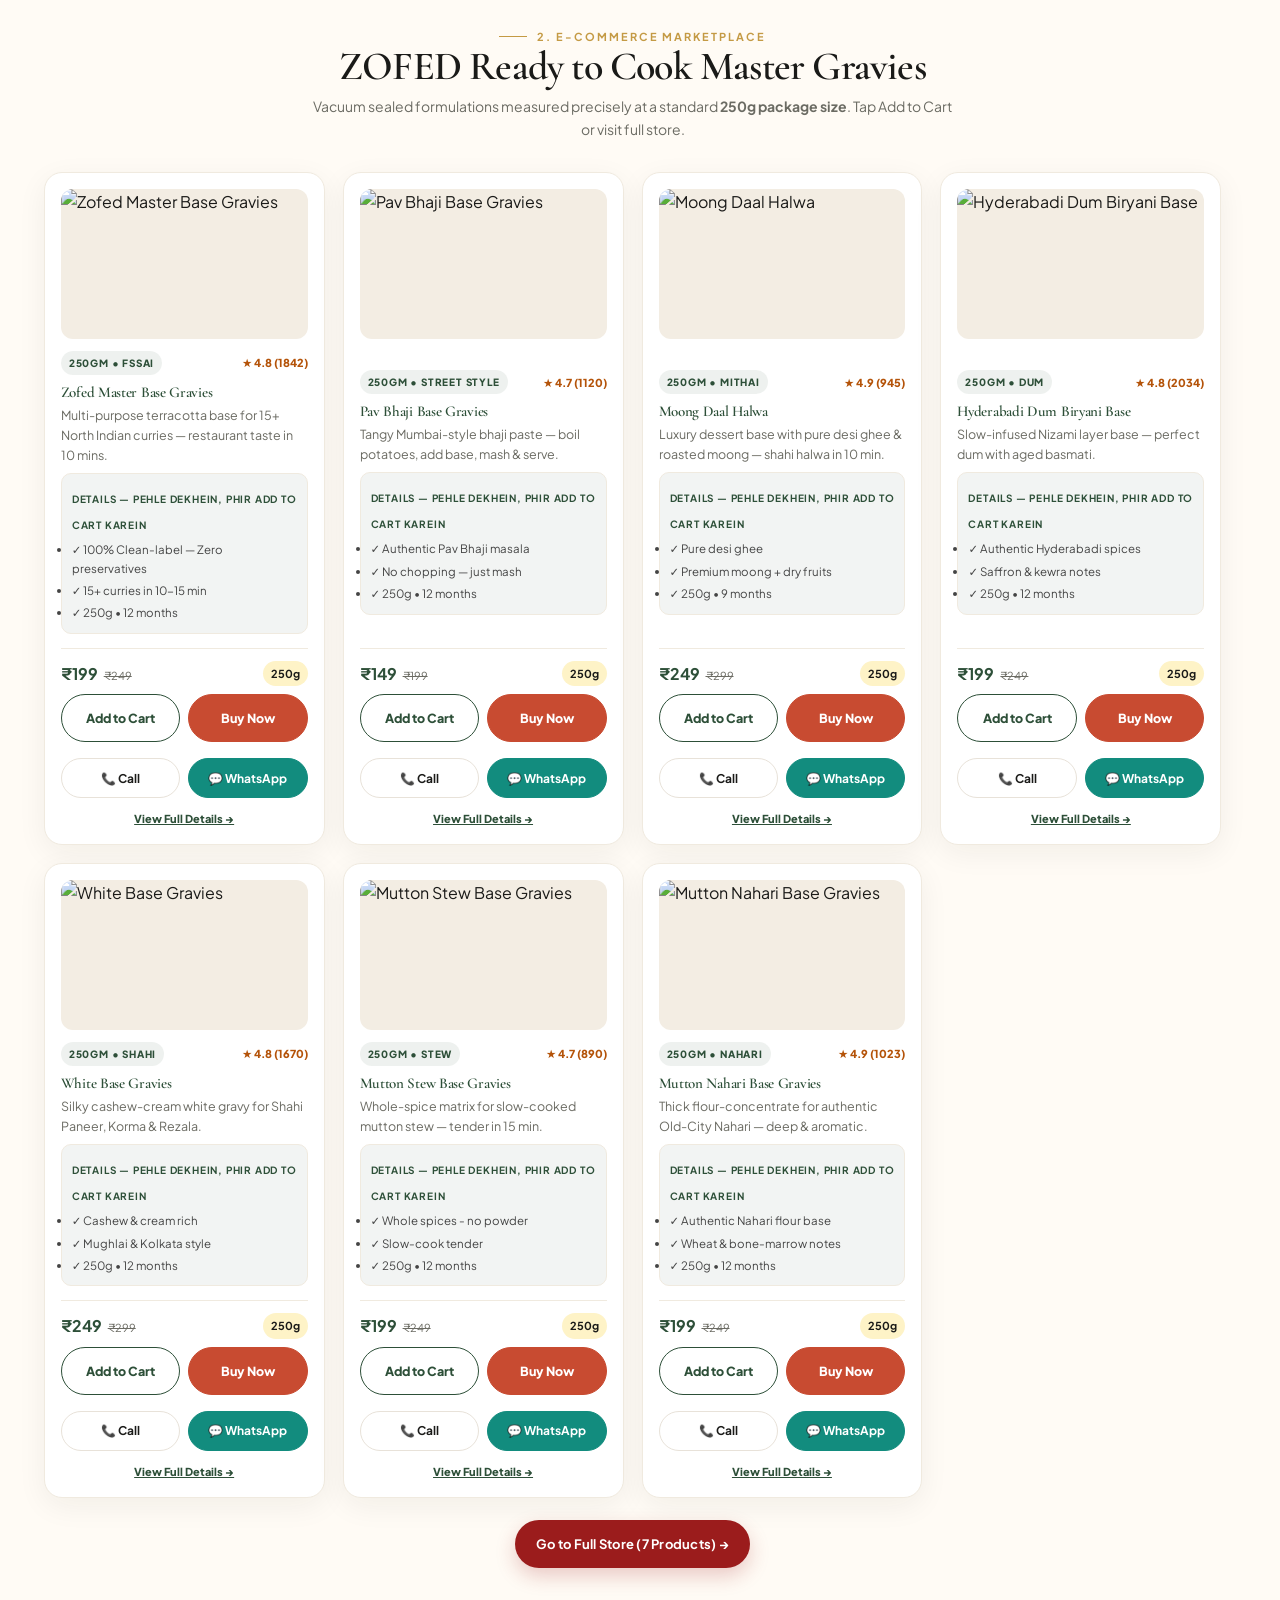
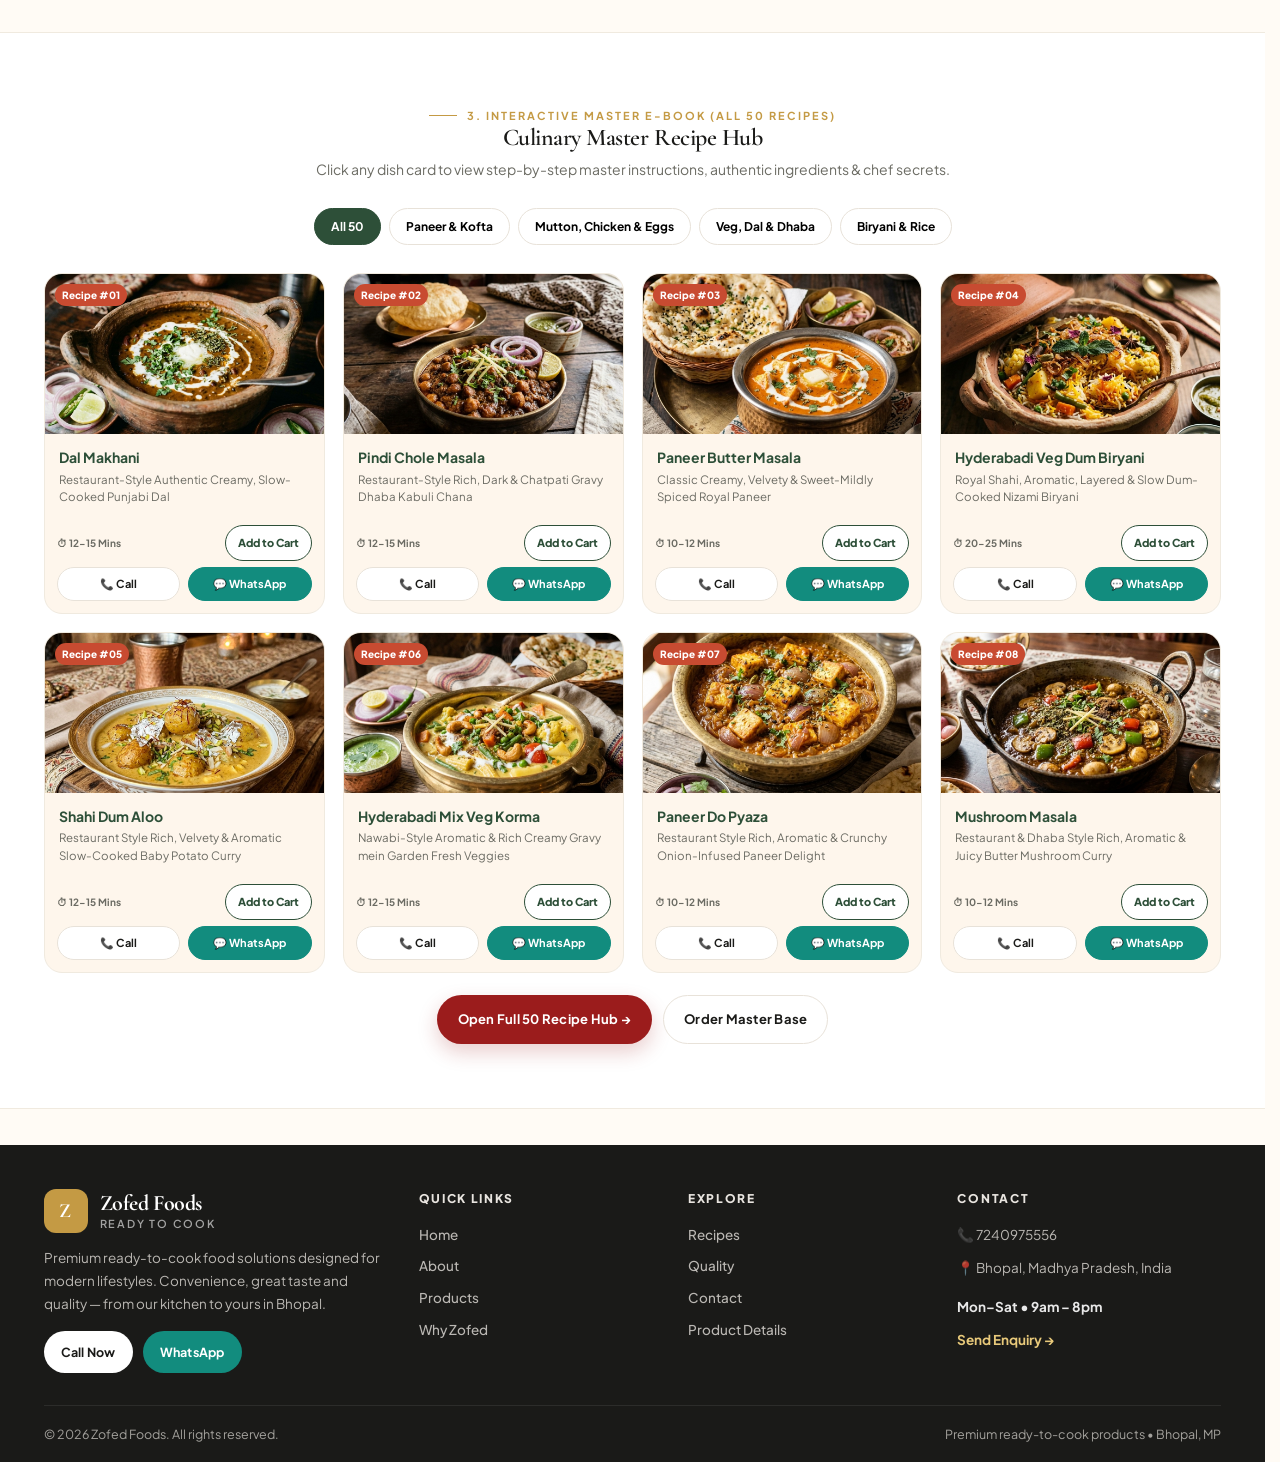
==== commit 163570c3: "Remove sticky mobile cart bar, update images, and clean up recipes page - Remove z-mobile-cart stick" ====
--- a/index.html
+++ b/index.html
@@ -176,32 +176,6 @@
   </div>
 </section>
 
-<!-- RECIPES TEASER -->
-<section class="section" style="background:var(--cream-2);border-top:1px solid var(--line-2);border-bottom:1px solid var(--line-2)">
-  <div class="container">
-    <div class="section-head reveal">
-      <div class="eyebrow" style="justify-content:center">Serving Ideas</div>
-      <h2>Turn Convenience Into<br>Something Delicious</h2>
-      <p>Get inspired — pair, plate and serve your Zofed favourites for every moment of the day.</p>
-    </div>
-    <div class="grid-3">
-      <div class="card recipe-card reveal">
-        <div class="card-media"><img src="https://images.unsplash.com/photo-1525351484163-7529414344d8?w=600&q=80&auto=format&fit=crop" alt="Breakfast ideas" loading="lazy" decoding="async"><span class="recipe-tag">Quick Breakfast</span></div>
-        <div class="card-body"><h3>Quick Breakfast</h3><p>Start the day with warm, satisfying bites ready before your coffee brews.</p></div>
-      </div>
-      <div class="card recipe-card reveal delay-1">
-        <div class="card-media"><img src="https://images.unsplash.com/photo-1603894584373-5ac82b2ae398?w=600&q=80&auto=format&fit=crop" alt="Evening snacks" loading="lazy" decoding="async"><span class="recipe-tag">Evening Snacks</span></div>
-        <div class="card-body"><h3>Evening Snacks</h3><p>Crispy, shareable snacks for tea-time and catch-ups with friends.</p></div>
-      </div>
-      <div class="card recipe-card reveal delay-2">
-        <div class="card-media"><img src="https://images.unsplash.com/photo-1414235077428-338989a2e8c0?w=600&q=80&auto=format&fit=crop" alt="Family meals" loading="lazy" decoding="async"><span class="recipe-tag">Family Meals</span></div>
-        <div class="card-body"><h3>Family Meals</h3><p>Wholesome plates that bring everyone to the table together.</p></div>
-      </div>
-    </div>
-    <div style="text-align:center;margin-top:20px"><a href="recipes.html" class="btn btn-primary">View All Serving Ideas →</a></div>
-  </div>
-</section>
-
 <!-- CTA -->
 <section class="section" style="padding-top:32px">
   <div class="container">
@@ -215,7 +189,7 @@
         </div>
       </div>
       <div style="position:relative;z-index:1;border-radius:18px;overflow:hidden;height:220px">
-        <img src="https://images.unsplash.com/photo-1556910103-1c02745aae4d?w=600&q=80&auto=format&fit=crop" alt="Indian family enjoying meal" style="width:100%;height:100%;object-fit:cover" loading="lazy" decoding="async">
+        <img src="https://images.unsplash.com/photo-1596797038530-2c107229654b?w=800&q=80&auto=format&fit=crop" alt="Indian couple cooking together in kitchen" style="width:100%;height:100%;object-fit:cover" loading="lazy" decoding="async">
       </div>
     </div>
   </div>
@@ -360,14 +334,6 @@
   </div>
 </div>
 <div id="z-product-modal" class="z-modal" onclick="if(event.target===this) closeProdModal()"><div class="z-modal-card"><button class="z-modal-close" onclick="closeProdModal()">✕</button><div id="z-product-content"></div></div></div>
-<!-- Sticky Mobile Ecom Cart Bar -->
-<div class="z-mobile-cart" id="z-mobile-cart">
-  <div class="z-mobile-cart-inner">
-    <div class="z-mobile-cart-info"><b><span id="z-mobile-count">0</span> items</b> <span style="display:block">Total: <b id="z-mobile-total">₹0</b> • Free delivery &gt;₹499</span></div>
-    <button class="btn btn-ghost btn-sm" style="border:1px solid var(--forest)" onclick="toggleZCart(true)">View Cart</button>
-    <button class="btn btn-primary btn-sm" onclick="toggleZCart(true)">Checkout →</button>
-  </div>
-</div>
 
 <script src="js/zofed-data.js?v=indian50"></script>
 <script src="js/cart.js?v=indian50"></script>
--- a/css/zofed-additions.css
+++ b/css/zofed-additions.css
@@ -152,18 +152,7 @@
 .z-pay-option input{ accent-color:var(--forest); }
 .z-pay-note{ font-size:11px; color:var(--muted); background:var(--cream-2); padding:10px 12px; border-radius:10px; margin-top:8px; line-height:1.6; }
 
-/* — Sticky Mobile Cart Bar — */
-.z-mobile-cart{ display:none; position:fixed; bottom:0; left:0; right:0; z-index:48; background:white; border-top:1px solid var(--line); padding:10px 12px calc(10px + env(safe-area-inset-bottom)); box-shadow:0 -8px 30px rgba(0,0,0,.08); padding-bottom:calc(10px + env(safe-area-inset-bottom, 0px)); }
-.z-mobile-cart-inner{ display:flex; gap:10px; }
-.z-mobile-cart-info{ flex:1; }
-.z-mobile-cart-info b{ font-size:13px; color:var(--forest); }
-.z-mobile-cart-info span{ font-size:11px; color:var(--muted); }
-
-/* — Hide mobile bars when cart/drawer open — */
-.z-drawer.open ~ .z-mobile-cart,
-.z-drawer.open ~ .mobile-action-bar,
-.drawer.open ~ .z-mobile-cart,
-.drawer.open ~ .mobile-action-bar{ display:none !important; }
+
 
 /* — Smooth scrolling + mobile friendly foundation — */
 html{ scroll-behavior:smooth; -webkit-text-size-adjust:100%; -webkit-tap-highlight-color:transparent; }
@@ -198,8 +187,7 @@
   .z-prod-grid{ grid-template-columns:1fr 1fr; gap:12px; }
   .z-recipe-grid{ grid-template-columns:1fr 1fr; gap:12px; }
   .z-ident, .z-store, .z-hub{ padding:40px 0; }
-  .z-mobile-cart{ display:block; }
-  body{ padding-bottom:84px; }
+
   .z-filters{ overflow-x:auto; flex-wrap:nowrap; padding-bottom:6px; scrollbar-width:none; -webkit-overflow-scrolling:touch; scroll-snap-type:x proximity; }
   .z-filters::-webkit-scrollbar{ display:none; }
   .z-filter{ flex:0 0 auto; min-height:44px; scroll-snap-align:start; }
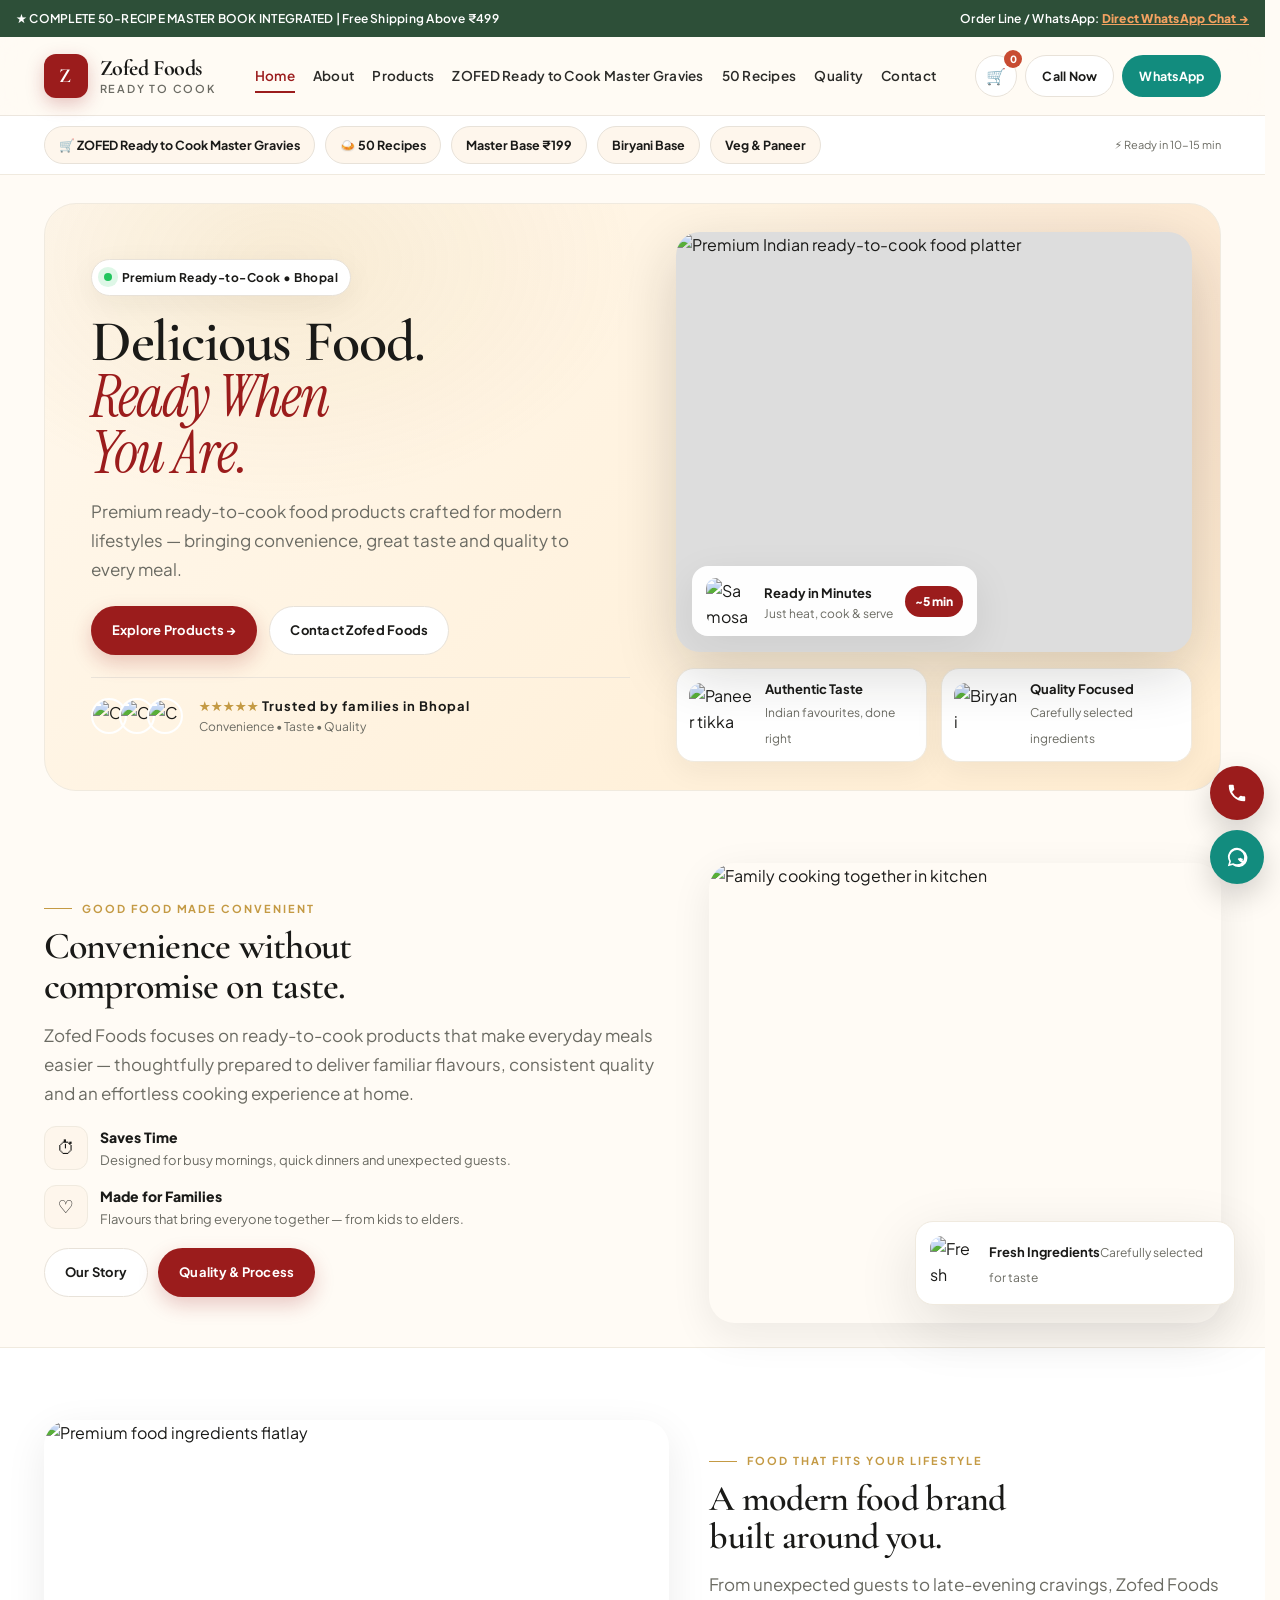
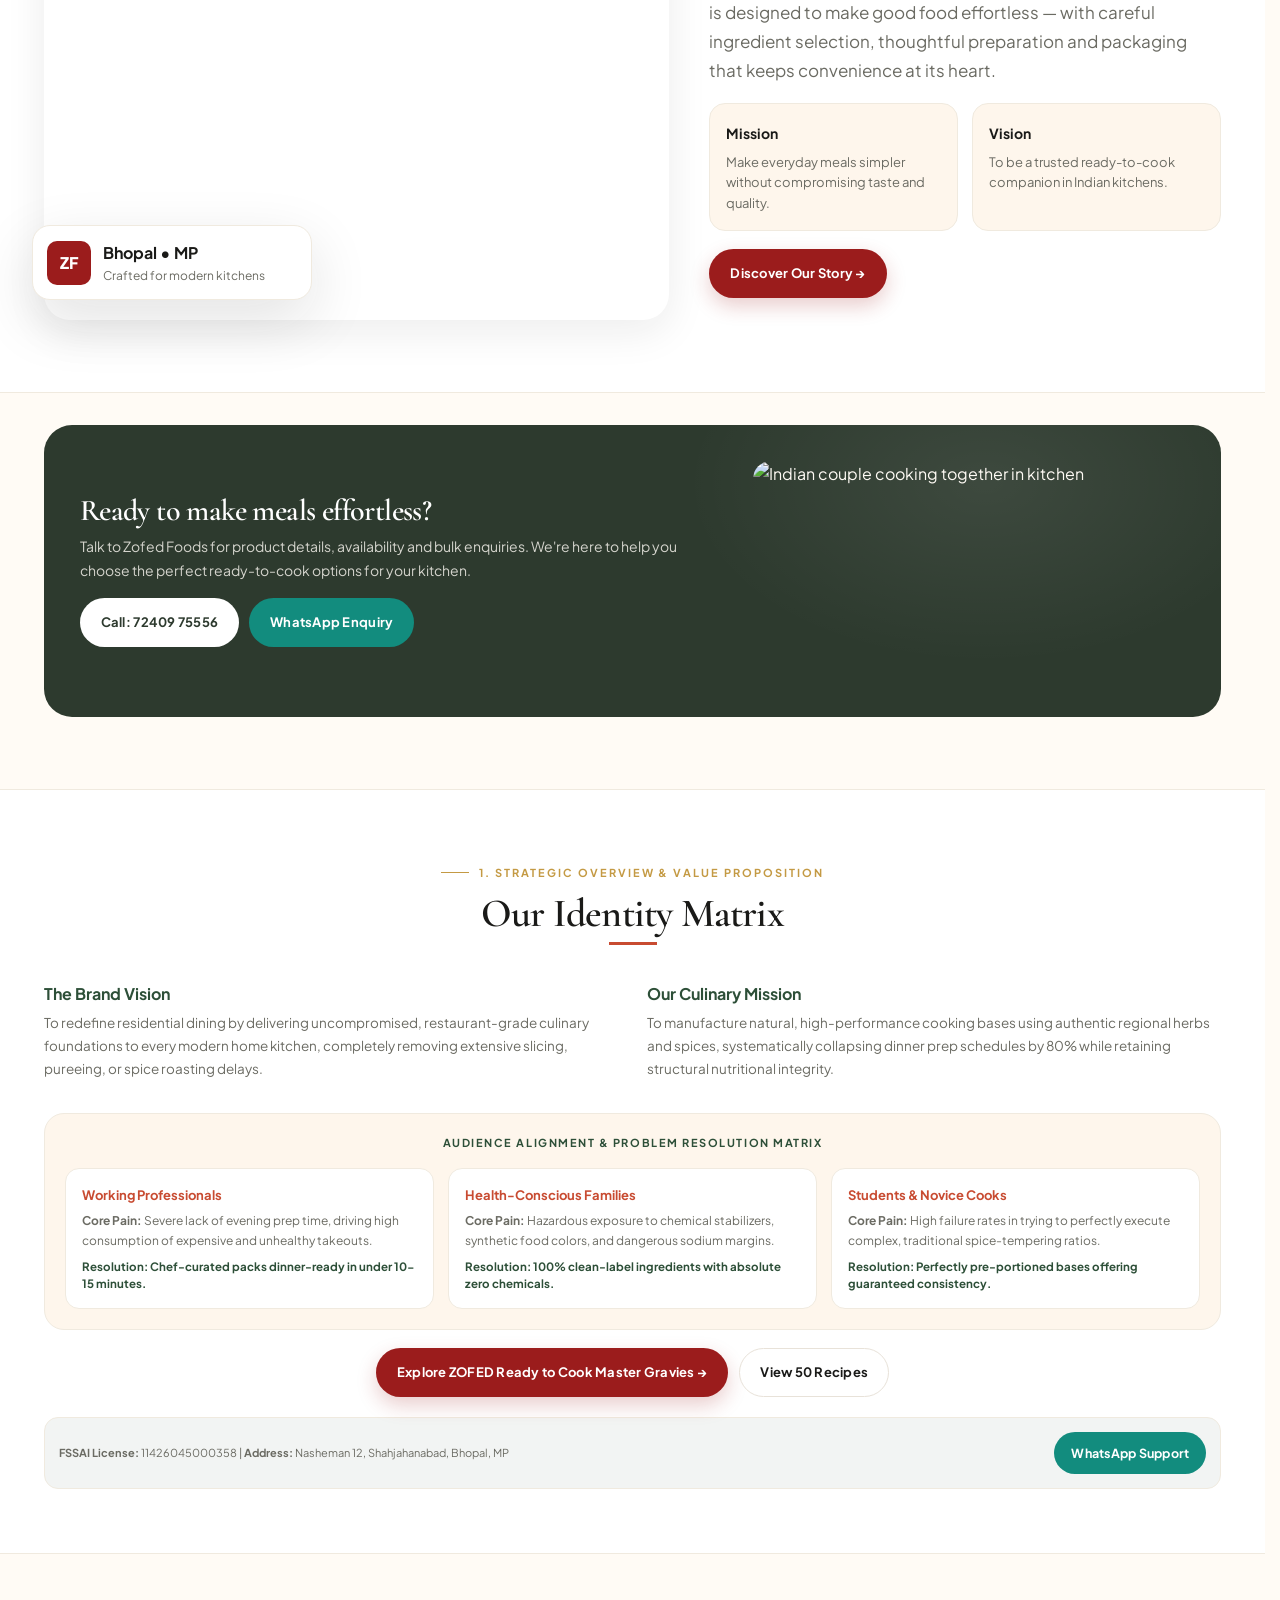
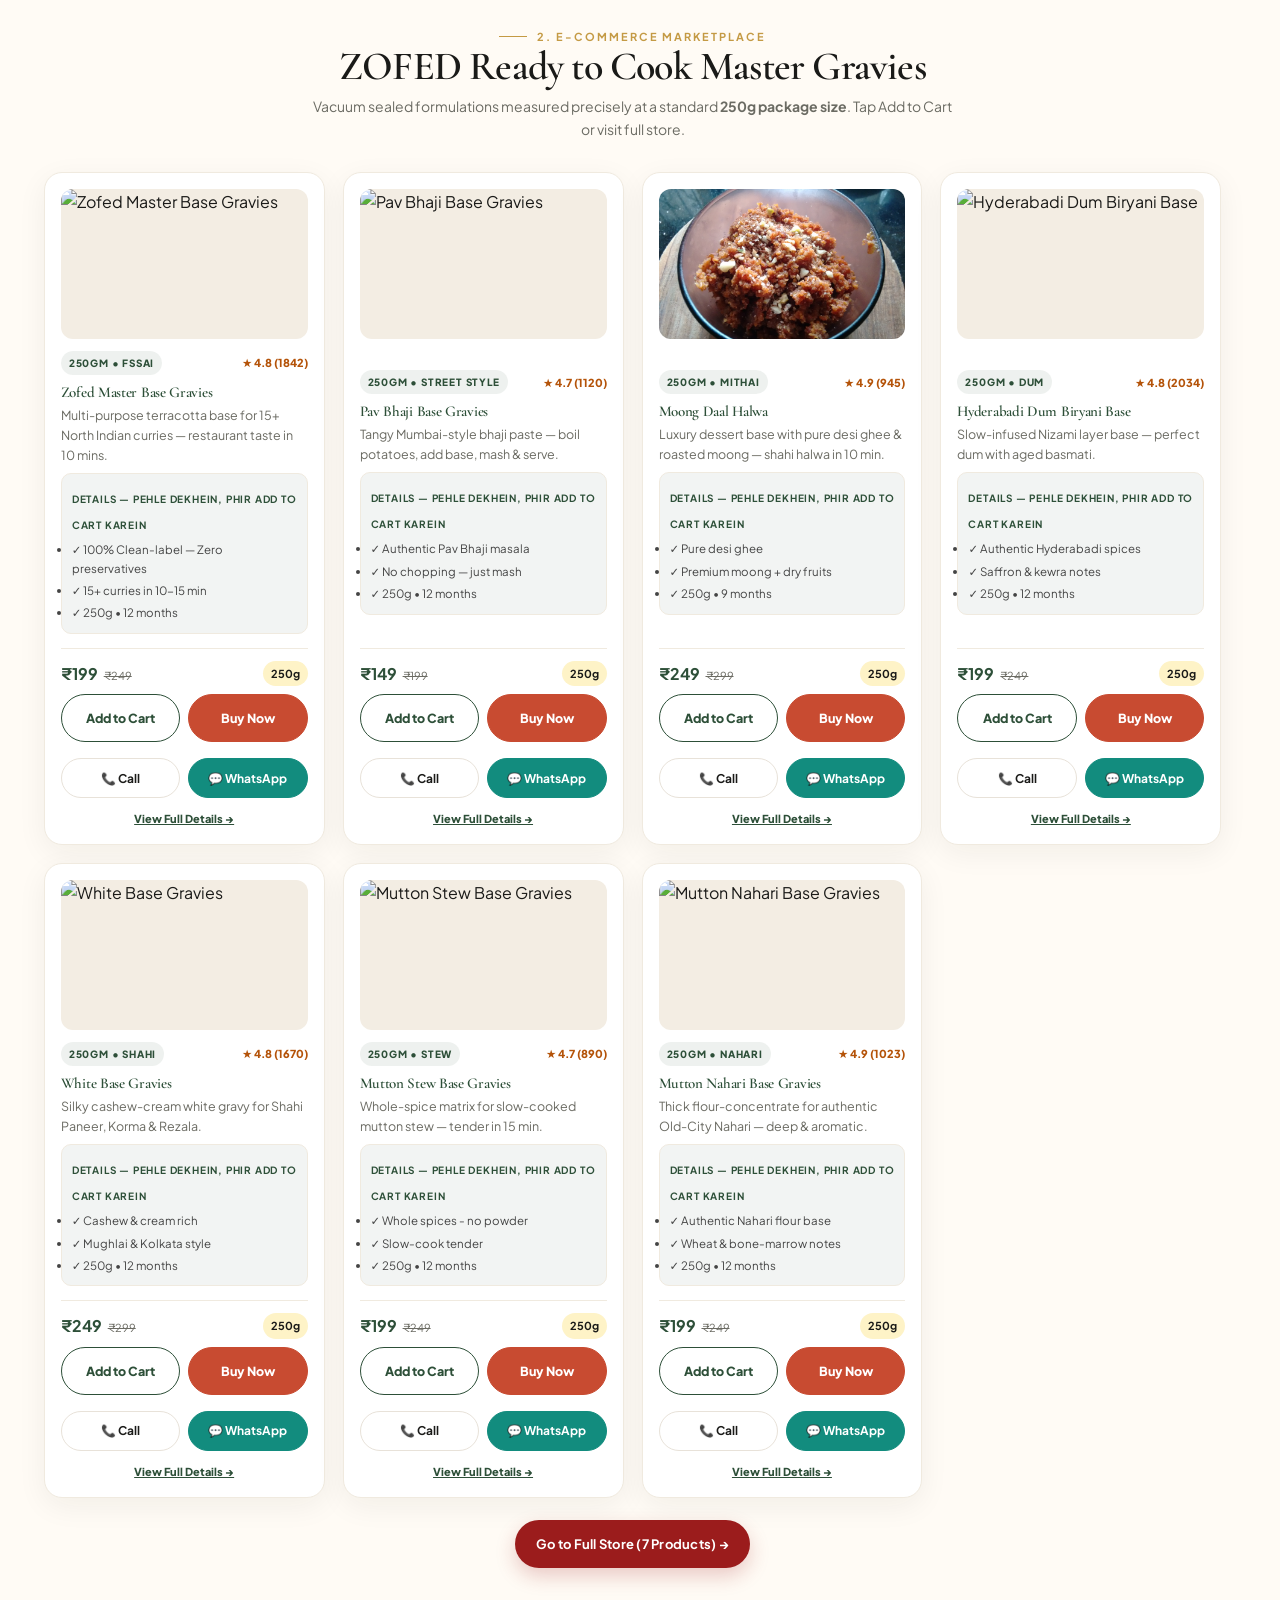
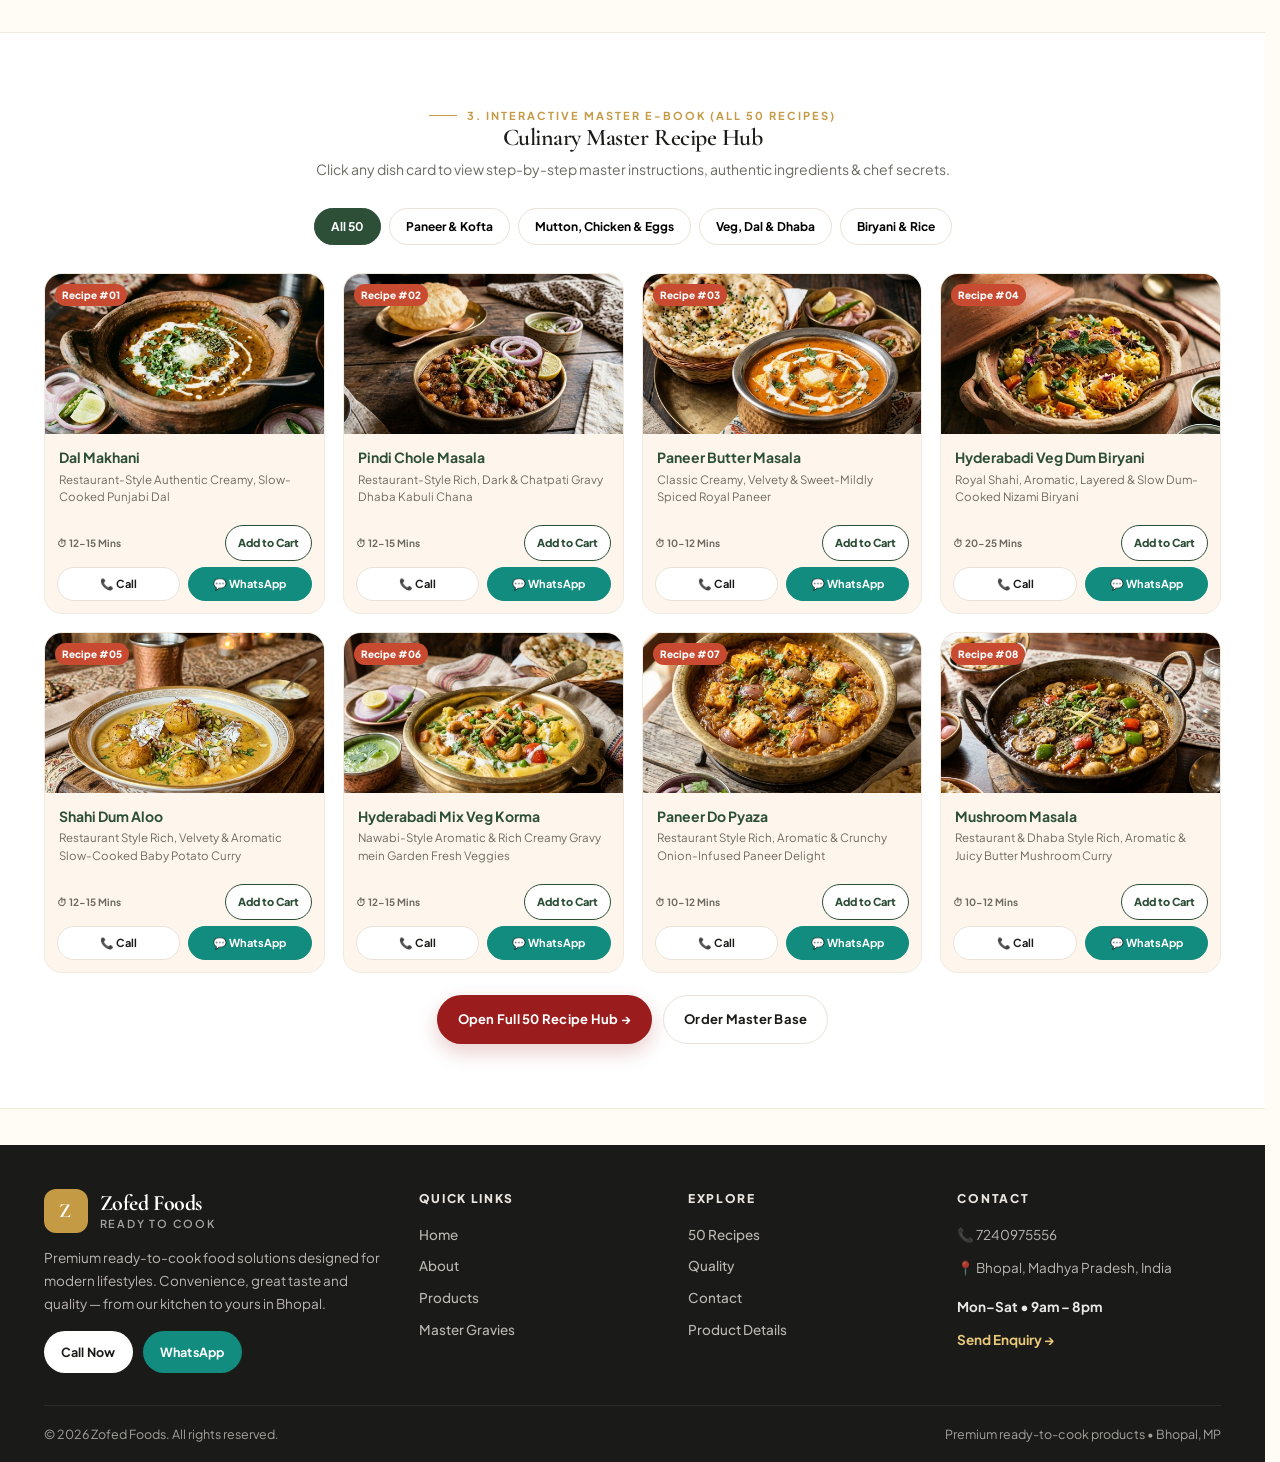
==== commit 813d417a: "Update Moong Dal Halwa image, remove old recipes serving ideas section, and cleanup navigation" ====
--- a/index.html
+++ b/index.html
@@ -34,7 +34,6 @@
       <a href="products.html">Products</a>
       <a href="store.html">ZOFED Ready to Cook Master Gravies</a>
       <a href="master-recipes.html">50 Recipes</a>
-      <a href="recipes.html">Recipes</a>
       <a href="quality.html">Quality</a>
       <a href="contact.html">Contact</a>
     </nav>
@@ -60,8 +59,6 @@
       <a href="products.html">Products <span>→</span></a>
       <a href="store.html">ZOFED Ready to Cook Master Gravies <span>→</span></a>
       <a href="master-recipes.html">50 Recipe Hub <span>→</span></a>
-      <a href="why-zofed.html">Why Zofed <span>→</span></a>
-      <a href="recipes.html">Recipes <span>→</span></a>
       <a href="quality.html">Quality <span>→</span></a>
       <a href="contact.html">Contact <span>→</span></a>
     </nav>
@@ -266,8 +263,8 @@
         <p>Premium ready-to-cook food solutions designed for modern lifestyles. Convenience, great taste and quality — from our kitchen to yours in Bhopal.</p>
         <div style="display:flex;gap:10px;margin-top:16px"><a href="tel:+917240975556" class="btn btn-sm" style="background:white;color:var(--ink)">Call Now</a><a href="#" data-wa="Hello Zofed Foods, I am interested in your ready-to-cook food products. Please share more details." class="btn btn-sm btn-whatsapp">WhatsApp</a></div>
       </div>
-      <div><h4>Quick Links</h4><div class="footer-links"><a href="index.html">Home</a><a href="about.html">About</a><a href="products.html">Products</a><a href="why-zofed.html">Why Zofed</a></div></div>
-      <div><h4>Explore</h4><div class="footer-links"><a href="recipes.html">Recipes</a><a href="quality.html">Quality</a><a href="contact.html">Contact</a><a href="product-details.html">Product Details</a></div></div>
+      <div><h4>Quick Links</h4><div class="footer-links"><a href="index.html">Home</a><a href="about.html">About</a><a href="products.html">Products</a><a href="store.html">Master Gravies</a></div></div>
+      <div><h4>Explore</h4><div class="footer-links"><a href="master-recipes.html">50 Recipes</a><a href="quality.html">Quality</a><a href="contact.html">Contact</a><a href="product-details.html">Product Details</a></div></div>
       <div><h4>Contact</h4><div class="footer-contact"><div>📞 7240975556</div><div>📍 Bhopal, Madhya Pradesh, India</div><div style="margin-top:6px;color:rgba(255,255,255,0.9);font-weight:700">Mon–Sat • 9am – 8pm</div><a href="contact.html" style="color:var(--gold-light);font-weight:700">Send Enquiry →</a></div></div>
     </div>
     <div class="footer-bottom"><span>© 2026 Zofed Foods. All rights reserved.</span><span>Premium ready-to-cook products • Bhopal, MP</span></div>
@@ -335,7 +332,7 @@
 </div>
 <div id="z-product-modal" class="z-modal" onclick="if(event.target===this) closeProdModal()"><div class="z-modal-card"><button class="z-modal-close" onclick="closeProdModal()">✕</button><div id="z-product-content"></div></div></div>
 
-<script src="js/zofed-data.js?v=indian50"></script>
+<script src="js/zofed-data.js?v=halwa2"></script>
 <script src="js/cart.js?v=indian50"></script>
 <script src="js/payment.js?v=indian50"></script>
 <script>
